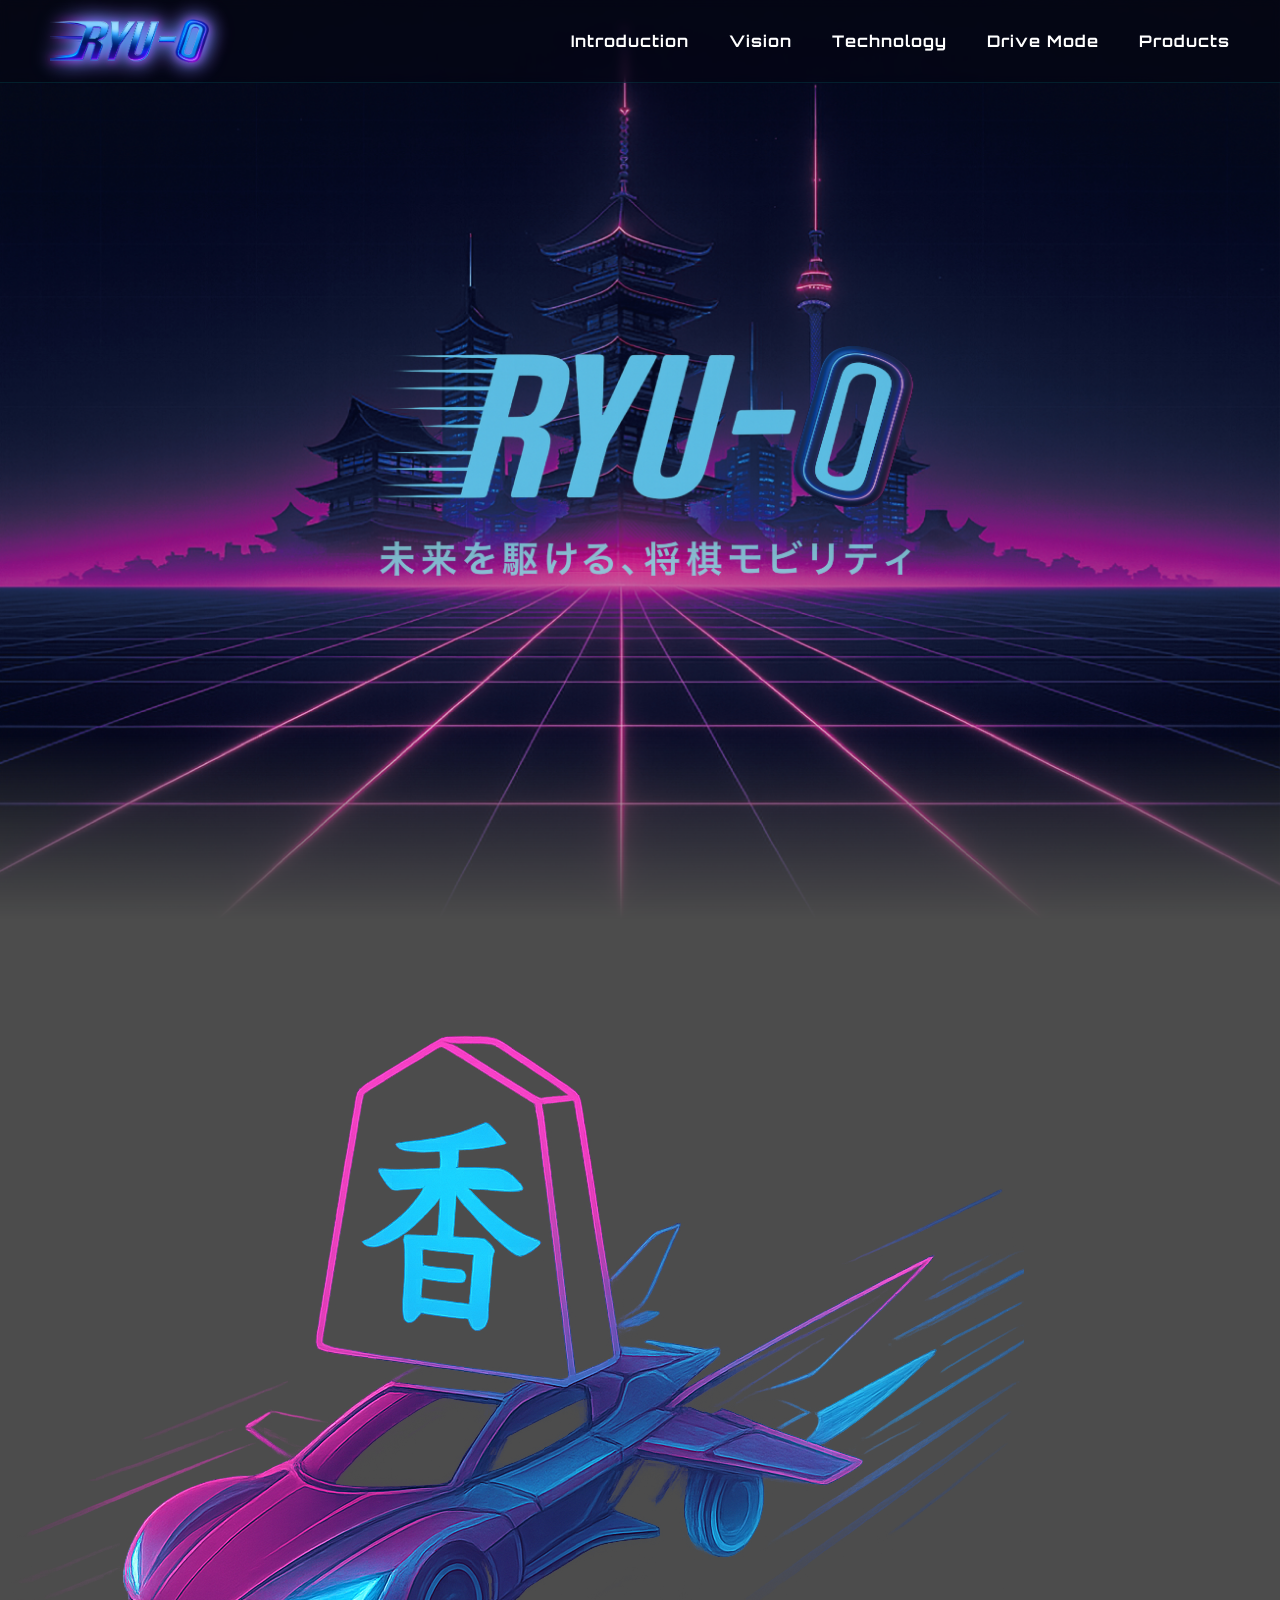
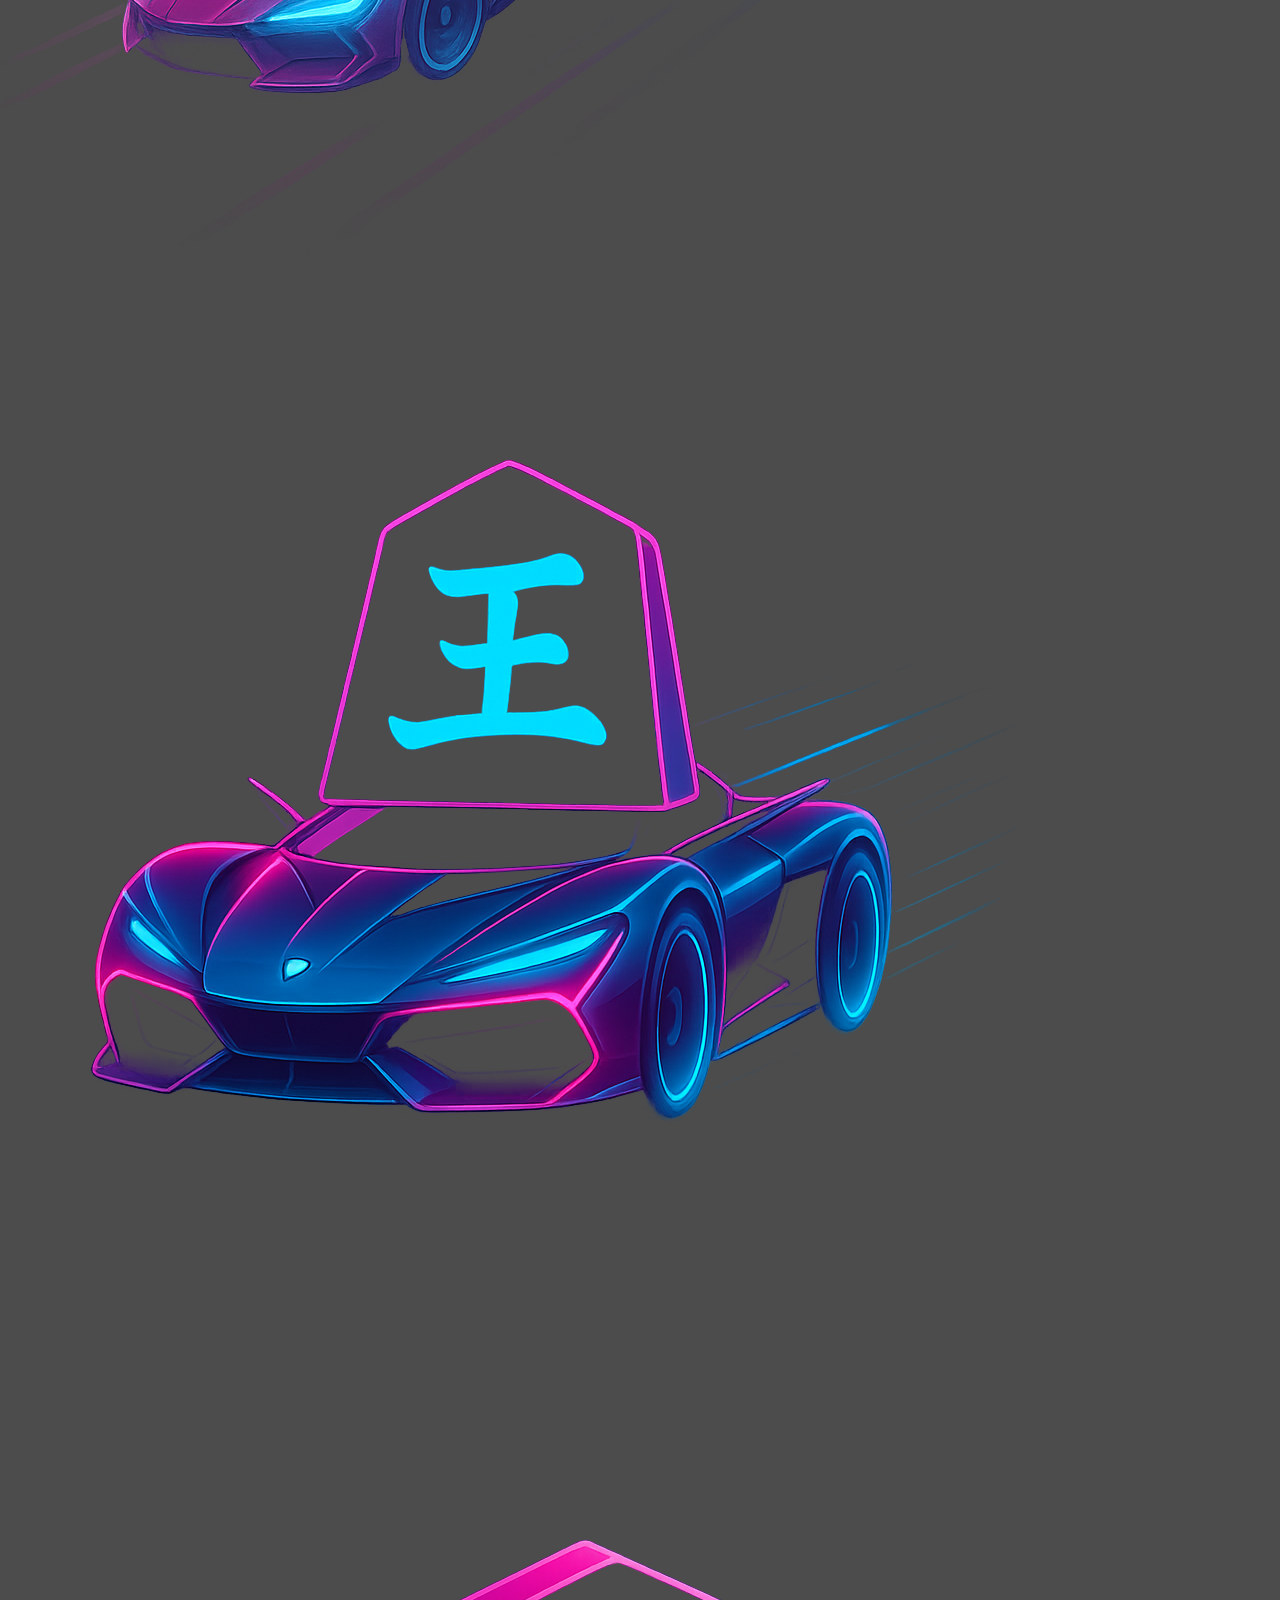
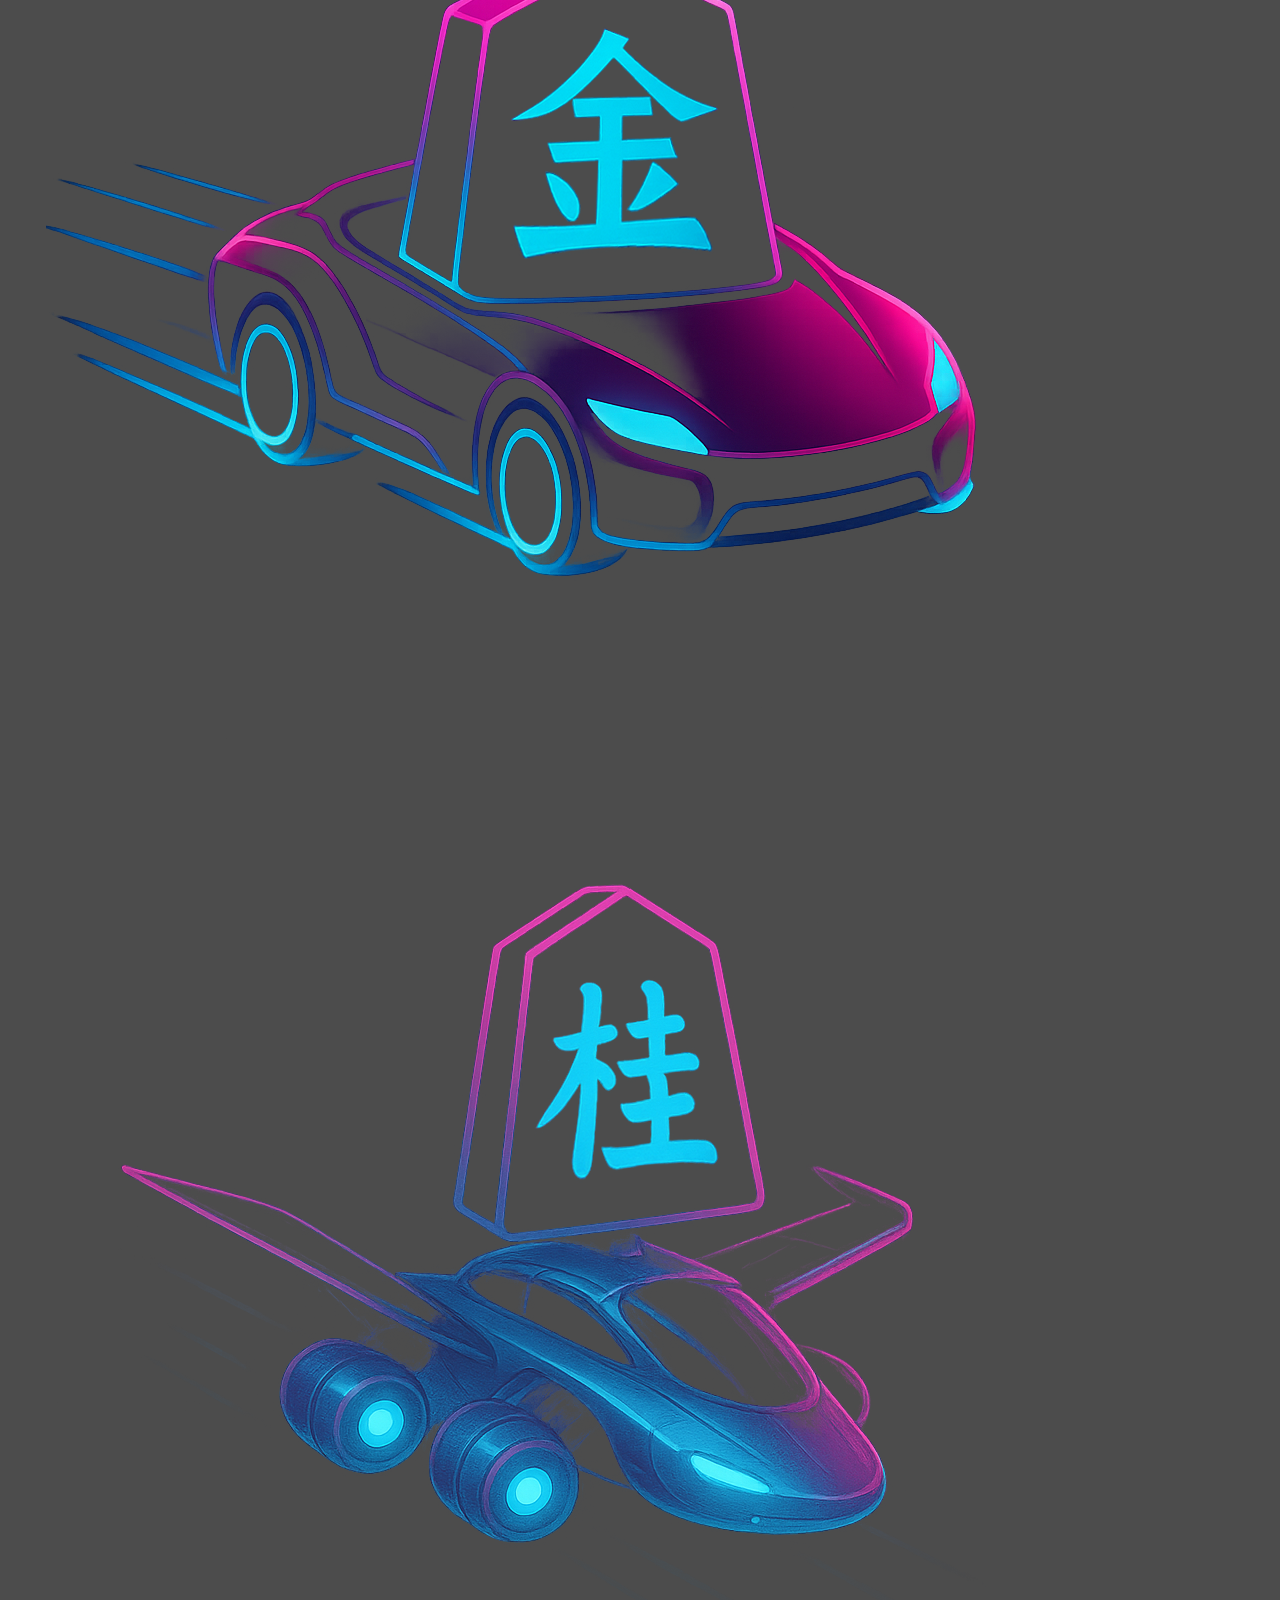
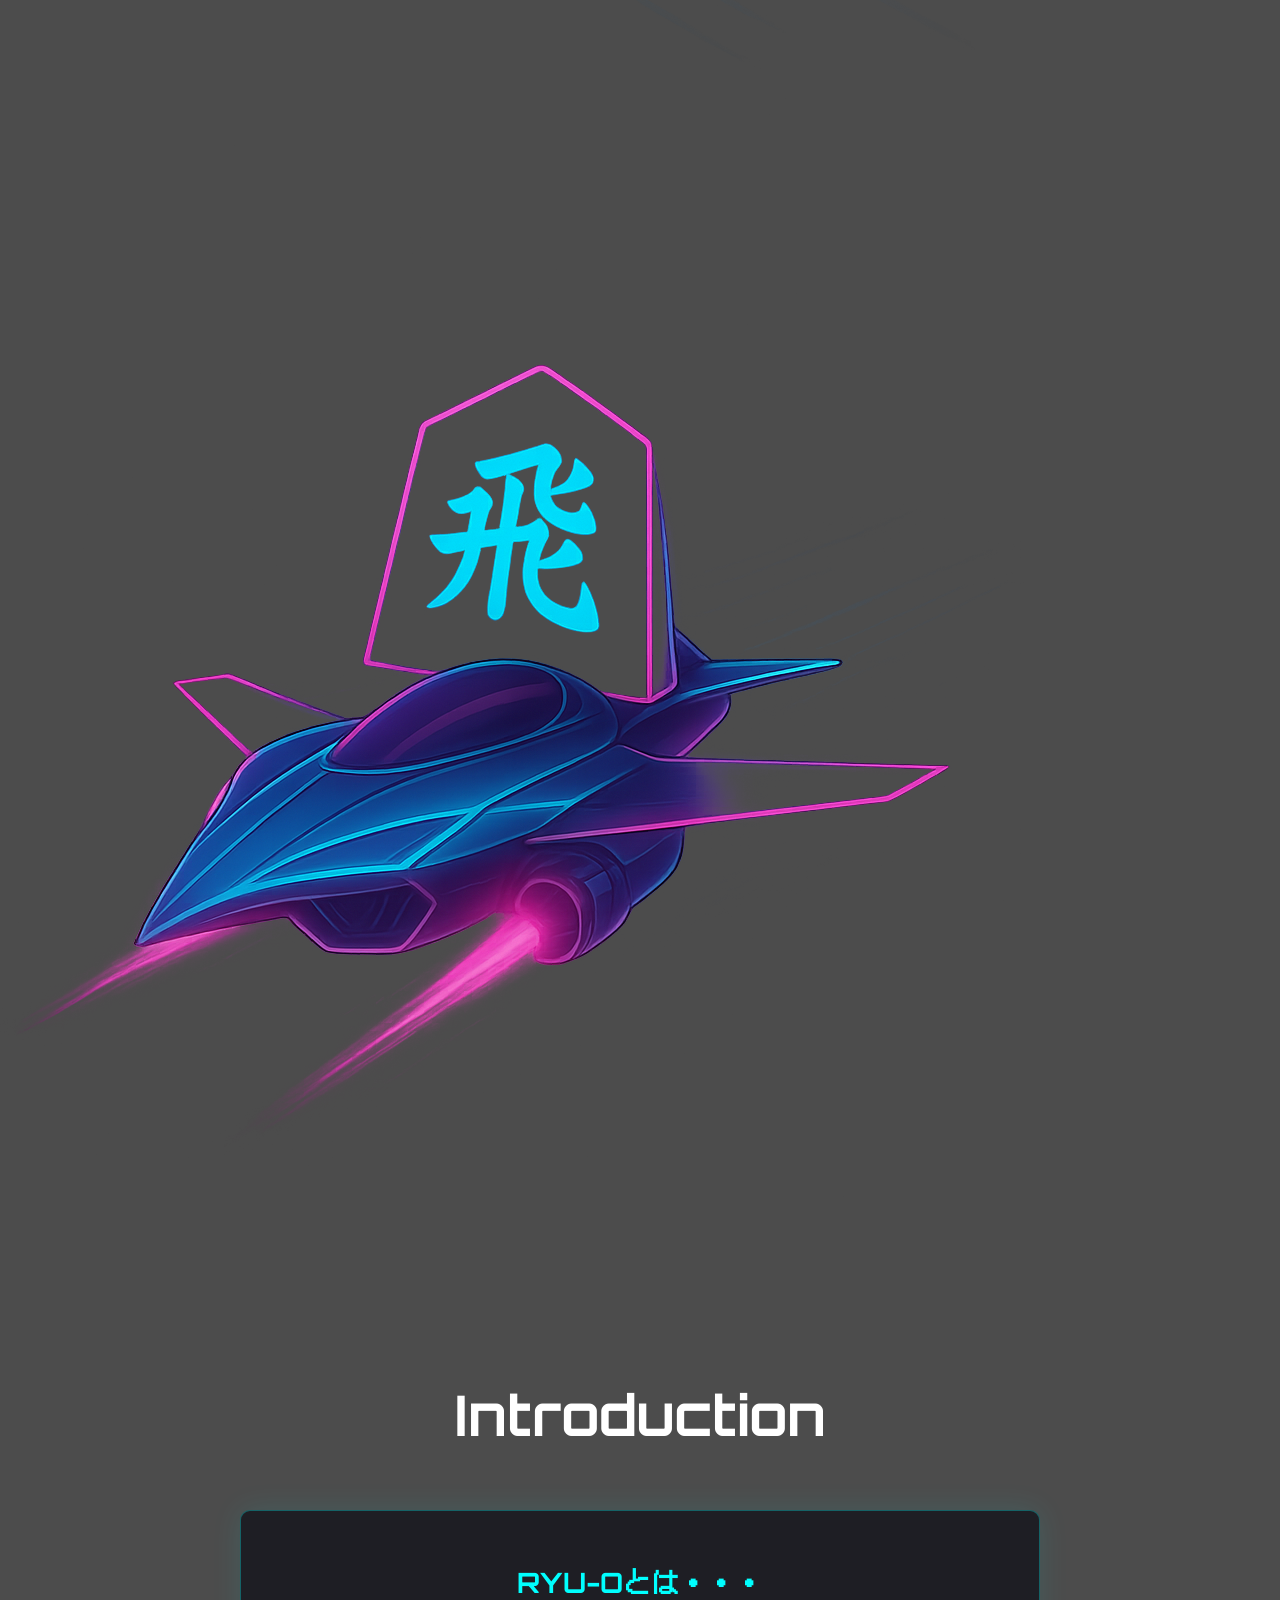
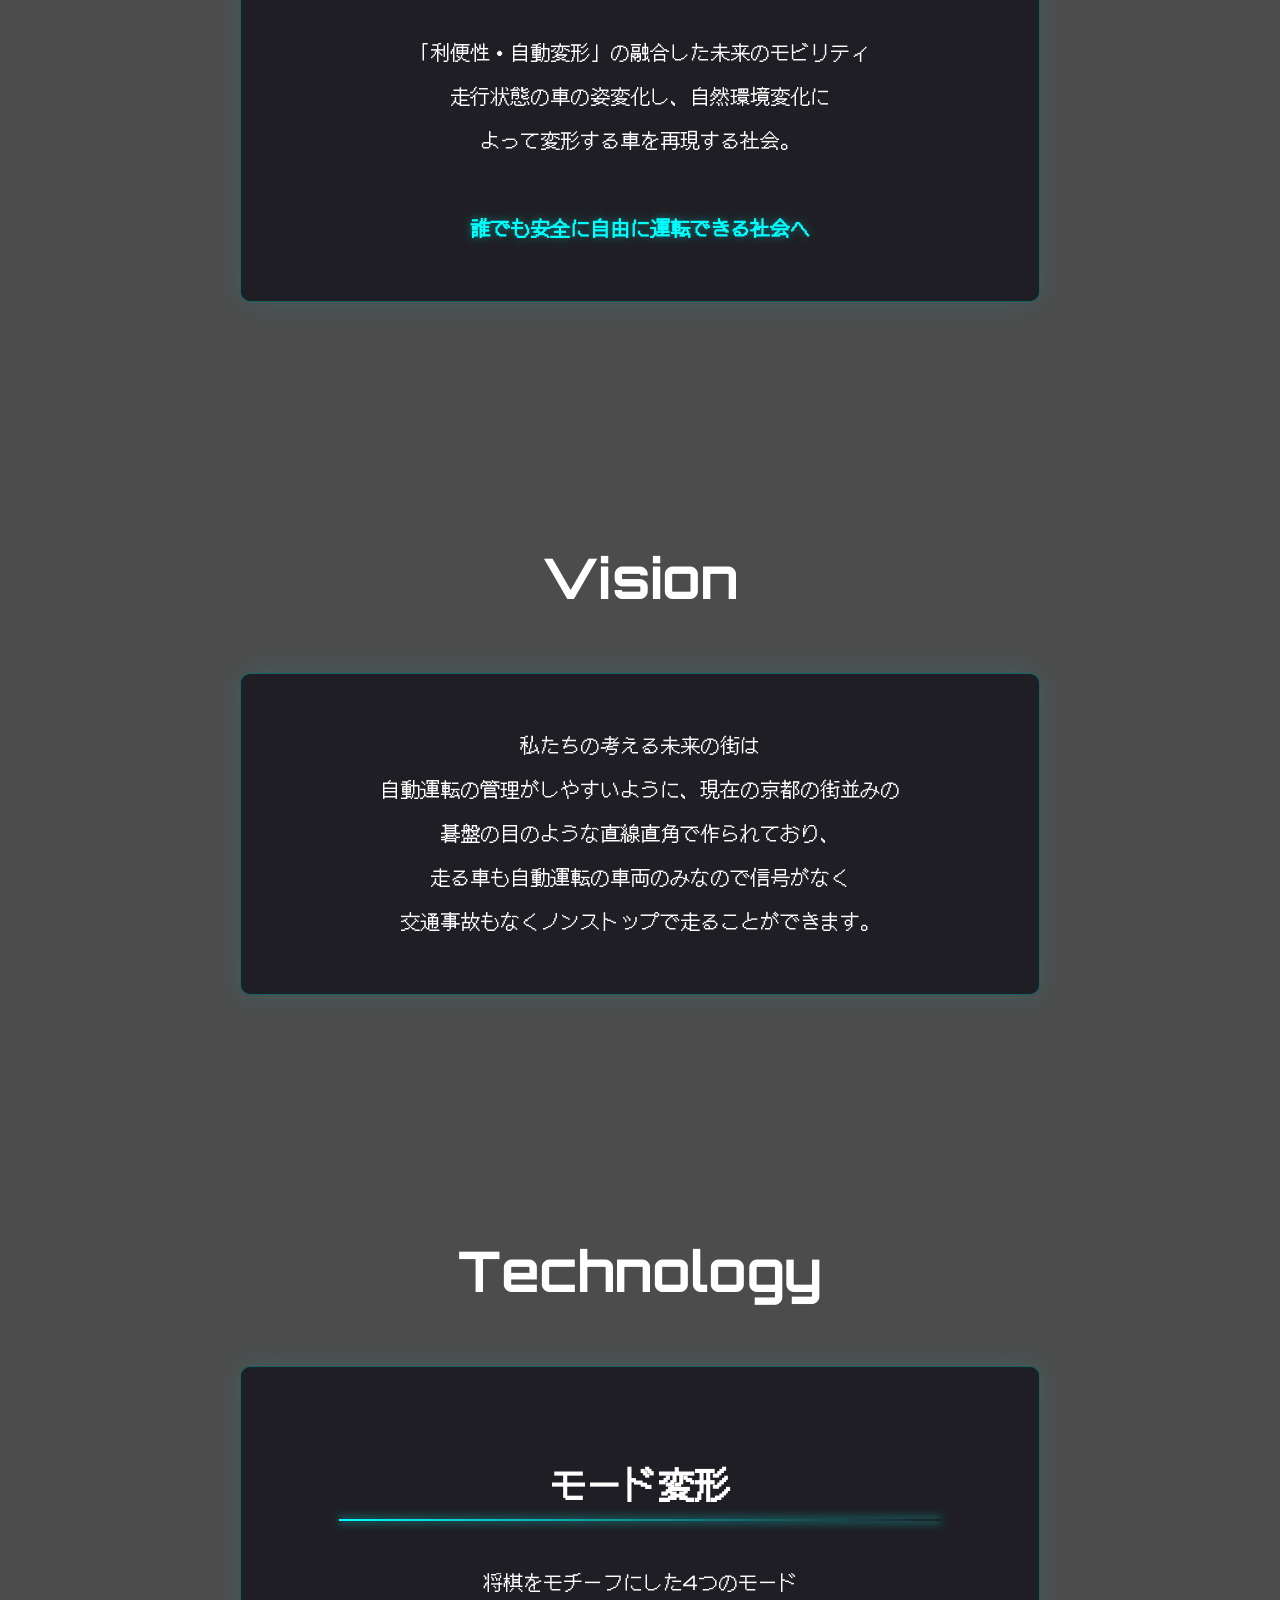
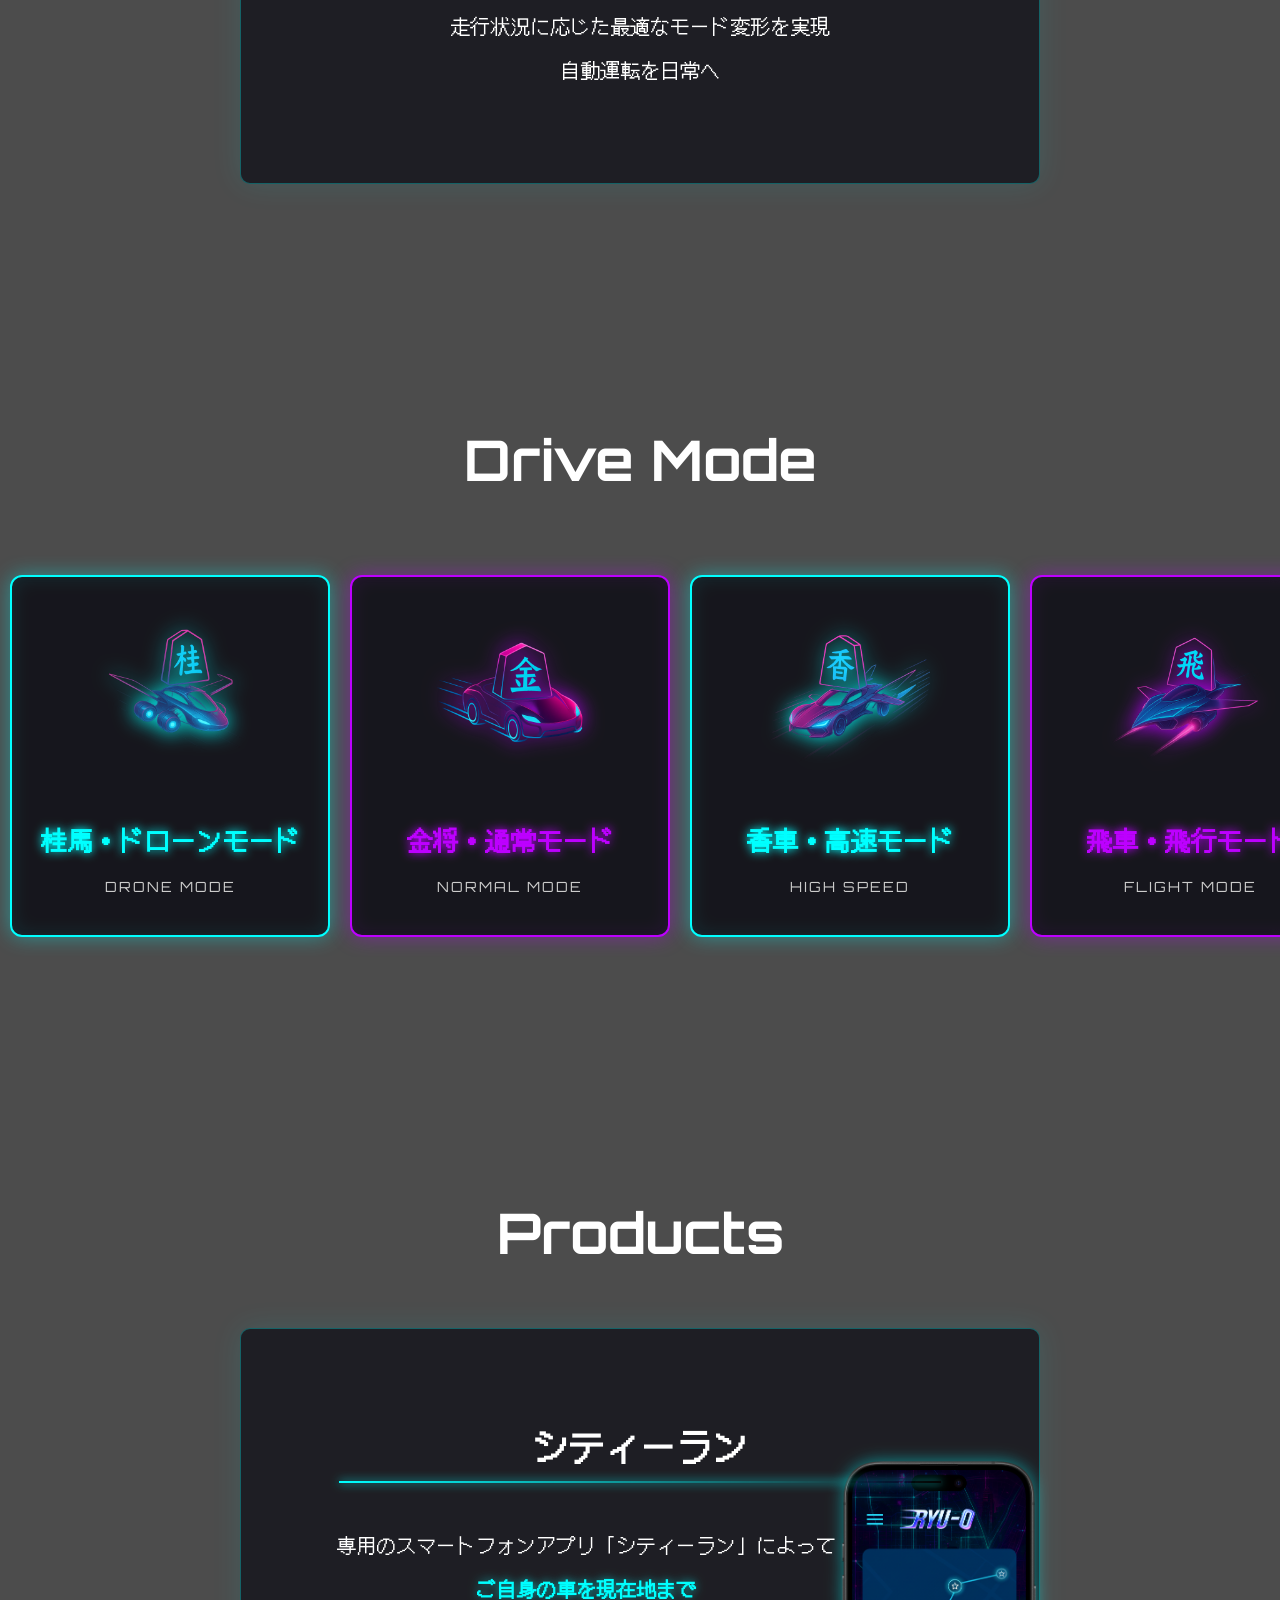
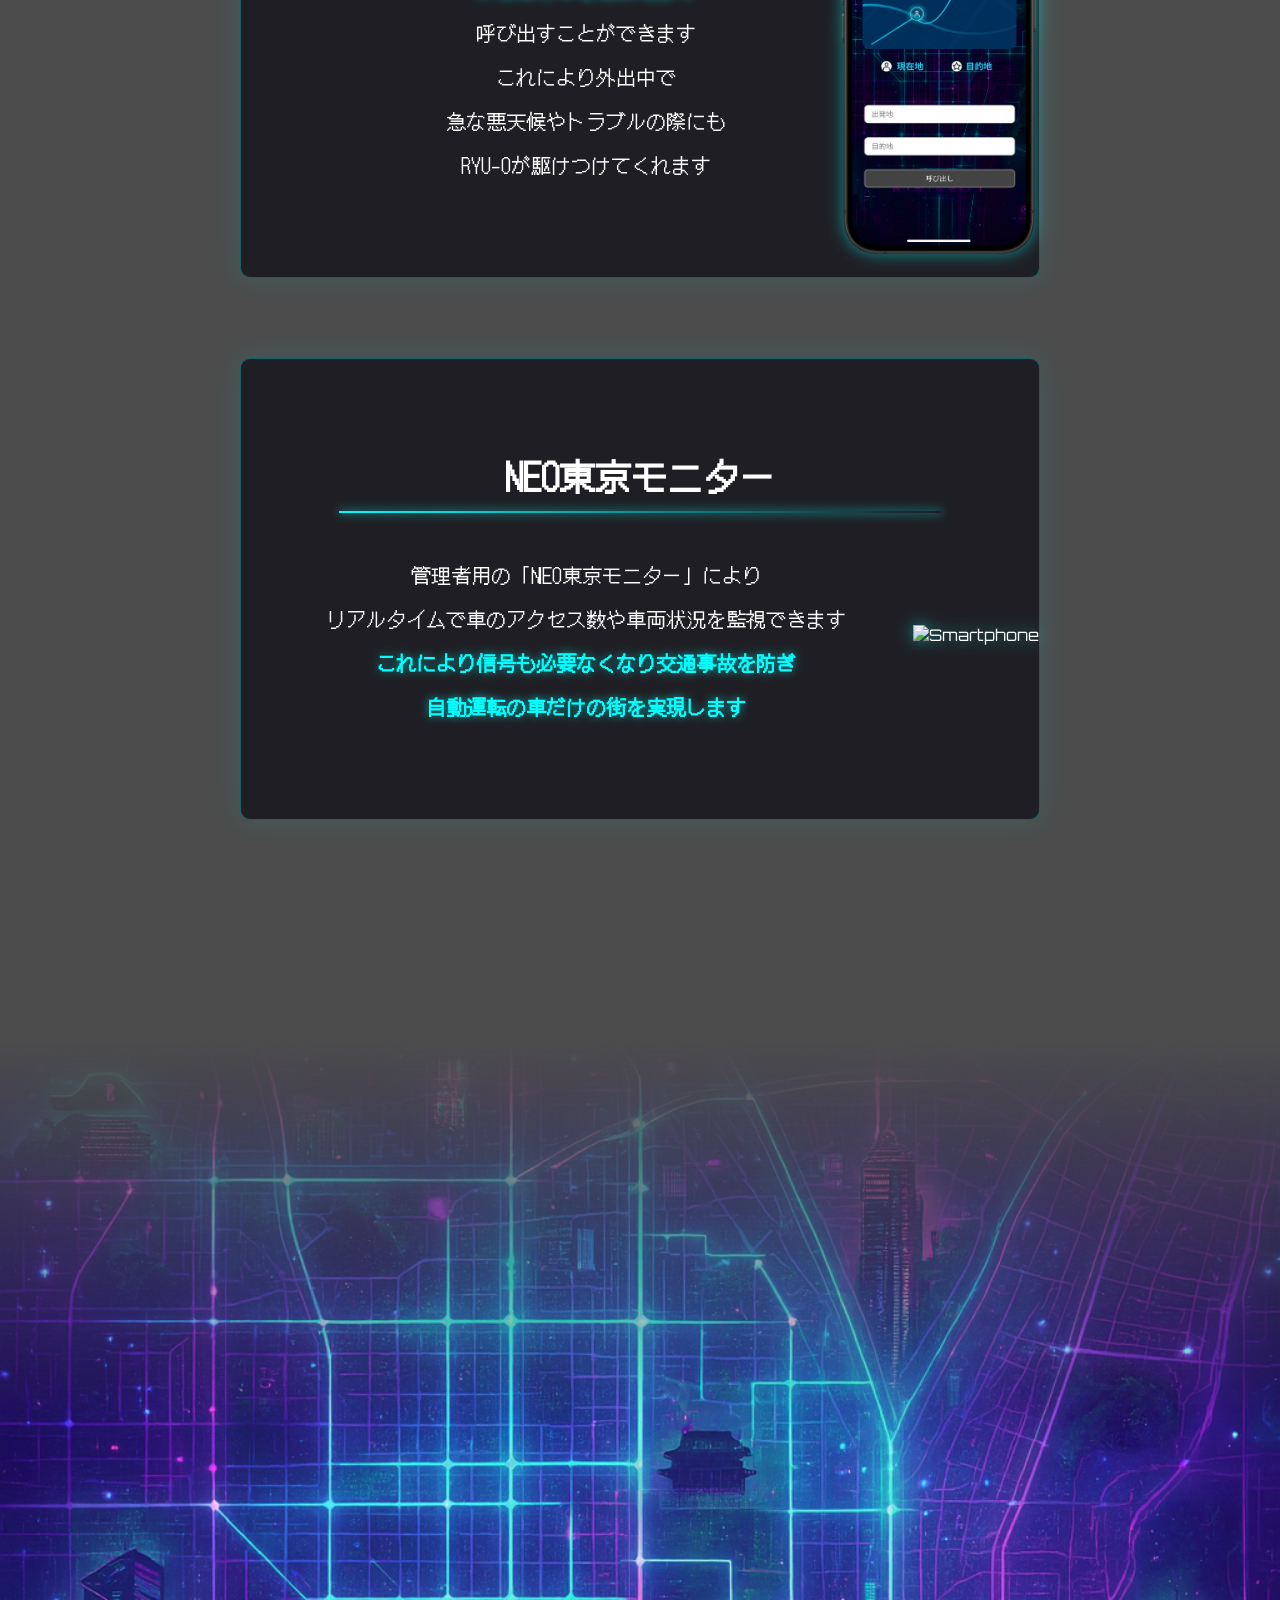
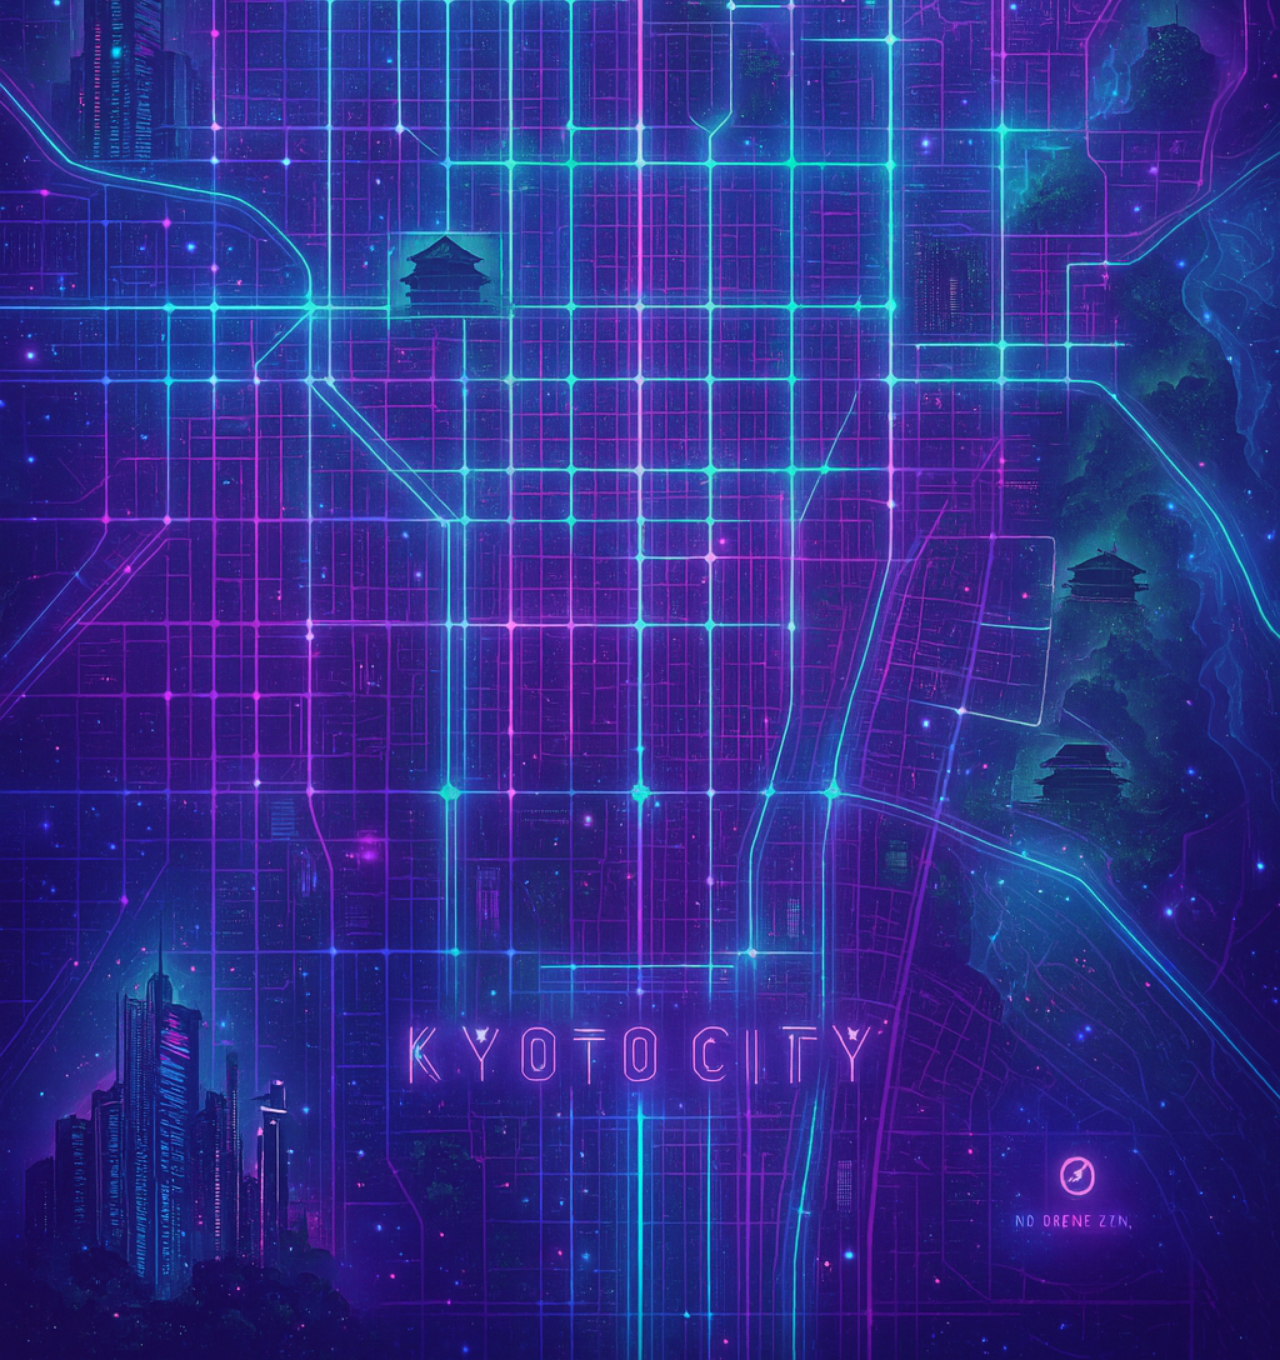
==== index.html @ 1ccc38de "remove introduction(useless)" ====
<!DOCTYPE html>
<html lang="ja">
<head>
    <meta charset="UTF-8">
    <meta name="viewport" content="width=device-width, initial-scale=1.0">
    <title>RYU-O</title>
    <link rel="stylesheet" href="styles.css">
    <script src="script.js"></script>
    <link rel="preconnect" href="https://fonts.googleapis.com">
    <link rel="preconnect" href="https://fonts.gstatic.com" crossorigin>
    <link href="https://fonts.googleapis.com/css2?family=DotGothic16&family=Orbitron:wght@400;700&display=swap" rel="stylesheet">
    <!-- GSAP for animations -->
    <script src="https://cdn.jsdelivr.net/npm/gsap@3.12.5/dist/gsap.min.js"></script>
    <script src="https://cdn.jsdelivr.net/npm/gsap@3.12.5/dist/ScrollTrigger.min.js"></script>
</head>

<body>

    <header class="nav">
    <div class="nav-logo">
        <img src="img/logo.png" alt="RYU-O Logo" class="logo-img">
    </div>
    <nav>
        <ul>
            <li><a href="#intro">Introduction</a></li>
            <li><a href="#vision">Vision</a></li>
            <li><a href="#technology">Technology</a></li>
            <li><a href="#drive-mode">Drive Mode</a></li>
            <li><a href="#products">Products</a></li>
        </ul>
    </nav>
</header>

    <section class="hero">
        <img src="img/bg-1.jpg" class="hero-img" alt="Hero Visual">
        
        <!-- Car sprites for launch animation -->
        <div class="cars" aria-hidden="true">
            <img class="car car--kyo" src="img/car-kyo.png" alt="香車 / KYOSHA" />
            <img class="car car--ou"  src="img/car-ou.png"  alt="王 / OU" />
            <img class="car car--kin" src="img/car-kin.png" alt="金 / KIN" />
            <img class="car car--kei" src="img/car-kei.png" alt="桂馬 / KEIMA" />
            <img class="car car--hi"  src="img/car-hi.png"  alt="飛 / HI" />
        </div>
    </section>

    <section class="section intro" id="intro">
        <h2 class="neon-text">Introduction</h2>
        <div class="content-box reveal">
            <h3>RYU-Oとは・・・</h3>
            <p>
                「利便性・自動変形」の融合した未来のモビリティ<br>
                走行状態の車の姿変化し、自然環境変化に<br>
                よって変形する車を再現する社会。<br><br>
                <span class="highlight">誰でも安全に自由に運転できる社会へ</span>
            </p>
        </div>
    </section>

    <section class="section vision" id="vision">
        <h2 class="neon-text">Vision</h2>
        <div class="content-box reveal">
            <p>
                私たちの考える未来の街は<br>
                自動運転の管理がしやすいように、現在の京都の街並みの<br>
                碁盤の目のような直線直角で作られており、<br>
                走る車も自動運転の車両のみなので信号がなく<br>
                交通事故もなくノンストップで走ることができます。<br>   
            </p>
        </div>
    </section>

    <section class="section technology" id="technology">
        <h2 class="neon-text">Technology</h2>

        <div class="tech-container reveal">
            <div class="tech-row">
                <!-- <div class="tech-left tech-images">
                    <img src="img/tech1.png" alt="Tech 1">
                </div> -->

                <div class="tech-text">
                    <h3 class="tech-title">モード変形</h3>
                    <div class="tech-line"></div>
                    <p>
                        将棋をモチーフにした4つのモード<br>
                        走行状況に応じた最適なモード変形を実現<br>
                        自動運転を日常へ
                    </p>
                </div>

                <!-- <div class="tech-right tech-images">
                    <img src="img/tech2.png" alt="Tech 2">
                    <img src="img/tech3.png" alt="Tech 3">
                </div> -->
            </div>
        </div>
    </section>

    <section class="section drive-mode" id="drive-mode">
        <h2 class="neon-text">Drive Mode</h2>

        <!--横に流れる-->
        <div class="view-port">
            <div class="drive-container" id="loop-container">
                <div class="drive-card mode-cyan" data-img="img/Image1.jpg">
                    <div class="card-icon"><img src="img/mode1.png" alt="Drone"></div>
                    <p>桂馬・ドローンモード</p>
                    <span class="sub-text">DRONE MODE</span>
                </div>
                <div class="drive-card mode-purple" data-img="img/Image2.jpg">
                    <div class="card-icon"><img src="img/mode2.png" alt="Normal"></div>
                    <p>金将・通常モード</p>
                    <span class="sub-text">NORMAL MODE</span>
                </div>
                <div class="drive-card mode-cyan" data-img="img/Image3.jpg">
                    <div class="card-icon"><img src="img/mode3.png" alt="High Speed"></div>
                    <p>香車・高速モード</p>
                    <span class="sub-text">HIGH SPEED</span>
                </div>
                <div class="drive-card mode-purple" data-img="img/Image4.jpg">
                    <div class="card-icon"><img src="img/mode4.png" alt="Flight"></div>
                    <p>飛車・飛行モード</p>
                    <span class="sub-text">FLIGHT MODE</span>
                </div>
            </div>
        </div>

        <div id="modal-overlay" class="modal-overlay">
            <div class="modal-content">
                <span class="close-btn">&times;</span>
                <img id="modal-target-image" src="" alt="拡大画像">
            </div>
        </div>
    </section>

    <section class="section products" id="products">
        <h2 class="neon-text">Products</h2>

        <div class="tech-container city-run reveal">
            <div class="tech-row">
                
                <div class="tech-text">
                    <h3 class="tech-title">シティーラン</h3>
                    <div class="tech-line"></div>
                    <div class="phone-text">
                        <p>
                        専用のスマートフォンアプリ「シティーラン」によって<br>
                        <span class="highlight-cyan">ご自身の車を現在地まで</span><br>
                        呼び出すことができます<br>
                        これにより外出中で<br>
                        急な悪天候やトラブルの際にも<br>
                        RYU-Oが駆けつけてくれます
                        </p>
                    </div>
                </div>
            </div>
            <div class="tech-images">
                <img src="img/phone.png" alt="Smartphone">
            </div>
        </div>

        <div class="tech-container reveal">
            <div class="tech-row">
                
                <div class="tech-text">
                    <h3 class="tech-title">NEO東京モニター</h3>
                    <div class="tech-line"></div>
                    <div class="phone-text">
                        <p>
                        管理者用の「NEO東京モニター」により<br>
                        リアルタイムで車のアクセス数や車両状況を監視できます<br>
                        <span class="highlight-cyan">これにより信号も必要なくなり交通事故を防ぎ<br>
                        自動運転の車だけの街を実現します</span><br>
                        </p>
                    </div>
                </div>
            </div>
            <div class="tech-images">
                <img src="" alt="Smartphone">
            </div>
        </div>
    </section>

    <section class="footer-visual">
        <img src="img/footer.png" alt="Footer">
    </section>

    <!-- =============== GSAP ANIMATIONS =============== -->
    <script>
        window.addEventListener('DOMContentLoaded', () => {
            // Check if GSAP is loaded
            if (typeof gsap === 'undefined' || typeof ScrollTrigger === 'undefined') {
                console.error('GSAP or ScrollTrigger not loaded!');
                return;
            }
            
            console.log('✅ GSAP loaded successfully');
            gsap.registerPlugin(ScrollTrigger);
            
            // Debug: Check if drive cards exist
            const driveCards = document.querySelectorAll('.drive-card');
            console.log('🎴 Found drive cards:', driveCards.length);
            driveCards.forEach((card, i) => {
                console.log(`Card ${i}:`, {
                    display: window.getComputedStyle(card).display,
                    opacity: window.getComputedStyle(card).opacity,
                    visibility: window.getComputedStyle(card).visibility
                });
            });
            
            // Set initial state for cars
            gsap.set('.car', { 
                opacity: 1,
                visibility: 'visible'
            });
            
            // Set initial state for drive cards to ensure they're visible
            gsap.set('.drive-card', { 
                opacity: 1,
                visibility: 'visible',
                x: 0
            });

            // ===== CAR LAUNCH ANIMATION =====
            const carTimeline = gsap.timeline({
                scrollTrigger: {
                    trigger: '.hero',
                    start: 'top top',
                    end: '+=2000',
                    scrub: 0.5,
                    pin: true,
                    anticipatePin: 1,
                    markers: false
                }
            });

            // Define car launch animations
            const cars = [
                { sel: '.car--ou',  x: 0,    y: -900, s: 1.9, r: 2 },
                { sel: '.car--kin', x: 220,  y: -820, s: 1.8, r: -3 },
                { sel: '.car--kyo', x: -260, y: -760, s: 1.7, r: 3 },
                { sel: '.car--kei', x: -120, y: -700, s: 1.6, r: -6 },
                { sel: '.car--hi',  x: 180,  y: -680, s: 1.5, r: 5 },
            ];

            cars.forEach((c, i) => {
                carTimeline.to(c.sel, {
                    x: c.x,
                    y: c.y,
                    scale: c.s,
                    rotate: c.r,
                    filter: 'drop-shadow(0 30px 60px rgba(0,0,0,.9))',
                    ease: 'power2.out',
                    force3D: true
                }, i * 0.12);
            });

            // Hero title fade out during launch
            carTimeline.to('.nav', {
                opacity: 0.3,
                ease: 'power1.out'
            }, 0.1);

            // ===== REVEAL ANIMATIONS on scroll =====
            gsap.utils.toArray('.reveal').forEach((el) => {
                gsap.from(el, {
                    scrollTrigger: {
                        trigger: el,
                        start: 'top 85%',
                        end: 'top 50%',
                        toggleActions: 'play none none reverse'
                    },
                    y: 40,
                    opacity: 0,
                    duration: 1,
                    ease: 'power3.out',
                    force3D: true
                });
            });

            // ===== HERO IMAGE PARALLAX =====
            gsap.to('.hero-img', {
                scrollTrigger: {
                    trigger: '.hero',
                    start: 'top top',
                    end: 'bottom top',
                    scrub: 0.5
                },
                y: 150,
                ease: 'none',
                force3D: true
            });

            // ===== SECTION TITLES ANIMATION =====
            gsap.utils.toArray('.neon-text').forEach((title) => {
                gsap.from(title, {
                    scrollTrigger: {
                        trigger: title,
                        start: 'top 85%',
                        toggleActions: 'play none none none'
                    },
                    scale: 0.95,
                    opacity: 0,
                    duration: 0.9,
                    ease: 'power3.out',
                    force3D: true
                });
            });

            // Drive cards are now always visible - no animation needed
            console.log('✅ Drive cards are set to be always visible');

            // ===== SMOOTH SCROLL FOR NAVIGATION =====
            document.querySelectorAll('nav a[href^="#"]').forEach(anchor => {
                anchor.addEventListener('click', function (e) {
                    e.preventDefault();
                    const targetId = this.getAttribute('href');
                    const targetSection = document.querySelector(targetId);
                    
                    if (targetSection) {
                        const navHeight = document.querySelector('.nav').offsetHeight;
                        // Add extra offset to center the content better (accounting for section padding)
                        const extraOffset = 80; // Adjust this value to fine-tune positioning
                        const targetPosition = targetSection.offsetTop - navHeight - extraOffset;
                        
                        window.scrollTo({
                            top: targetPosition,
                            behavior: 'smooth'
                        });
                    }
                });
            });

            // ===== FOOTER VISUAL FADE IN =====
            gsap.from('.footer-visual img', {
                scrollTrigger: {
                    trigger: '.footer-visual',
                    start: 'top 80%',
                    toggleActions: 'play none none none'
                },
                opacity: 0,
                scale: 0.98,
                duration: 1.2,
                ease: 'power3.out',
                force3D: true
            });
        });
    </script>

</body>
</html>
---- styles.css ----
@charset "UTF-8";

/* Reset */
* {
    margin: 0;
    padding: 0;
    box-sizing: border-box;
}

body {
    /*background-color: #050510;  画像読み込み前のデフォルト色（非常に暗い紺色） */
    
    /* ▼▼▼ 背景画像を適用（背景ファイル名を確認してください） ▼▼▼ */
    background-image: url('img/backimage.png');
    background-color: rgba(0, 0, 0, 0.5); /* 黒の半透明 */
    background-repeat: repeat-y; /* 縦方向に繰り返す */
    background-position: center top; /* 中央上部を基準 */
    background-size: 100% auto; /* 幅をコンテナに合わせて拡大縮小 */
    /* ▲▲▲▲▲▲▲▲▲▲▲▲▲▲▲▲▲▲▲▲▲▲▲▲▲▲ */

    color: #fff;
    /* 英文はOrbitron、日本語はDotGothic16を優先適用 */
    font-family: 'Orbitron', 'DotGothic16', sans-serif;
    overflow-x: hidden;
    width: 100%;
    max-width: 1440px; /* 最大幅を指定してレイアウトを崩さない */
    margin: 0 auto;
    position: relative;
}
body::before {
  content: "";
  position: absolute;
  top: 0;
  left: 0;
  width: 100%;
  height: 100%;
  background-color: rgba(0, 0, 0, 0.4); /* 黒の半透明 */
}
/* tech-row: テキストと画像を1:1で横並びにするラッパー */

.tech-row {
    display: flex;
    width: 100%;
    gap: 40px;
    align-items: center;
}
.tech-text {
    flex: 1;
}
.tech-images {
    flex: 1;
    display: flex;
    justify-content: center;
    align-items: center;
    flex-direction: column;
}


/* Common Utilities */
.common-utility {
    width: 100%;
    max-width: 480px; /* 必要に応じて画像の最大幅を調整 */
    font-family: 'Orbitron', sans-serif;
    text-transform: uppercase;
    text-shadow:
        0 0 5px rgba(255, 255, 255, 0.8),
        0 0 10px rgba(0, 255, 255, 0.5),
        0 0 20px rgba(0, 255, 255, 0.3);
    letter-spacing: 2px;
}


/* Side-by-side helper: 文字の隣に画像を配置する汎用クラス */
.side-by-side {
    display: flex;
    align-items: center;
    gap: 24px;
}
.side-by-side .side-text {
    flex: 1 1 auto;
}
.side-by-side .side-image {
    flex: 0 0 320px; /* 画像の基本幅 */
}
.side-by-side .side-image img {
    width: 100%;
    height: auto;
    display: block;
}

/* Navigation */
.nav {
    width: 100%;
    max-width: 1440px; /* コンテナ幅に合わせて中央揃え */
    padding: 25px 50px;
    position: fixed;
    top: 0;
    z-index: 100;
    display: flex;
    justify-content: space-between;
    align-items: center;
    background: rgba(5, 5, 16, 0.5); /* 背景が見えるように半透明に調整 */
    backdrop-filter: blur(5px);
    border-bottom: 1px solid rgba(0, 255, 255, 0.1);
}

/* ロゴ画像コンテナ */
.nav-logo {
    display: flex;
    align-items: center;
    height: 32px;
}

/* ロゴ画像スタイル */
.logo-img {
    height: 140%;
    width: auto;
    /* ロゴ画像にネオン効果を追加 */
    filter: drop-shadow(0 0 10px #00ffff) drop-shadow(0 0 5px #ff00ff);
}

.nav ul {
    list-style: none;
    display: flex;
    gap: 40px;
}

.nav ul li a {
    color: #fff;
    text-decoration: none;
    font-size: 16px;
    font-weight: 700;
    letter-spacing: 1px;
    transition: 0.3s;
}

.nav ul li a:hover {
    color: #00ffff;
    text-shadow: 0 0 8px #00ffff;
}

/* Hero Section */
.hero {
    width: 100%;
    margin-top: 0; /* ページトップに配置 */
    position: relative;
    top: 0;
    /* 必要に応じてナビゲーションの高さ分だけ余白を追加してください（例: padding-top: 80px;） */
}

.hero-img {
    width: 100%;
    display: block;
    /* ヘッダー画像が背景と自然に混ざるように下部グラデーションマスク処理 */
    mask-image: linear-gradient(to bottom, black 80%, transparent 100%);
    -webkit-mask-image: linear-gradient(to bottom, black 80%, transparent 100%);
}

/* Section Common Style */
.section {
    width: 100%;
    padding: 120px 0;
    text-align: center;
    position: relative;
    /* ▼▼▼ 背景の途切れ防止：body背景を使用するため、個別セクション背景は削除 ▼▼▼ */
    background: none !important;
}

.section h2 {
    font-size: 56px;
    font-weight: 700;
    margin-bottom: 60px;
    color: #fff;
}


/* 横に流れるコンテンツ*/
.view-port {
    overflow: hidden;
    width: 100%;
    padding: 20px 0;
    margin-right: 20px;
}

.drive-container {
    display: flex;
    width: max-content;
}

.drive-container:hover {
    animation-play-state: paused; /* マウスが乗ったら停止 */
    cursor: pointer;             /* 指マークにするとクリックできることが伝わりやすい */
}

/* アニメーション自体の設定 */
.is-animation {
    animation: loop-scroll 20s linear infinite;
}

@keyframes loop-scroll {
    from { transform: translateX(0); }
    to { transform: translateX(-50%); } /* JSで2倍に増やすので-50%で完結 */
}

.drive-card {
    flex-shrink: 0;
    width: 200px;
    margin: 0 10px;
    /* ここにカードのデザイン（背景色や枠線など）を追加 */
}

/* ポップアップ外枠（背景：画面全体を覆う） */
.modal-overlay {
    display: none; /* 初期状態は非表示 */
    position: fixed;
    top: 0;
    left: 0;
    width: 100%;
    height: 100%;
    background: rgba(0, 0, 0, 0.85); /* 少し暗めの背景 */
    z-index: 9999; /* 一番手前に表示 */
    
    /* 真ん中に配置するための設定 */
    justify-content: center;
    align-items: center;
}

/* ポップアップの中身（ここを80%にする） */
.modal-content {
    position: relative;
    width: 80%;  /* 画面横幅の80% */
    height: 80%; /* 画面高さの80% */
    padding: 20px;
    border-radius: 15px;
    box-shadow: 0 0 20px rgba(0,0,0,0.5);
    
    /* 中の画像を中央に寄せる */
    display: flex;
    flex-direction: column;
    justify-content: center;
    align-items: center;
}

/* ポップアップ内の画像 */
.modal-content img {
    max-width: 100%;  /* 枠からはみ出さない */
    max-height: 100%; /* 枠からはみ出さない */
    object-fit: contain; /* 縦横比を維持して枠内に収める */
    border-radius: 8px;
}

/* 閉じるボタンの位置調整 */
.close-btn {
    position: absolute;
    top: 10px;
    right: 20px;
    font-size: 40px;
    color: #fff;
    cursor: pointer;
    line-height: 1;
}

/* 可読性のためのコンテンツボックススタイル */
.content-box {
    max-width: 800px;
    margin: 0 auto;
    background: rgba(0, 0, 10, 0.6);
    padding: 50px;
    border: 1px solid rgba(0, 255, 255, 0.3);
    box-shadow: 0 0 30px rgba(0, 255, 255, 0.1);
    backdrop-filter: blur(3px);
    border-radius: 10px;
}

.section p {
    font-size: 20px;
    line-height: 2.2;
    font-weight: 400;
}

/* INTRO */
.intro h3 {
    font-size: 28px;
    margin-bottom: 30px;
    color: #00ffff;
}

.highlight {
    color: #00ffff;
    font-weight: bold;
    text-shadow: 0 0 10px rgba(0,255,255,0.4);
}

/* Technology */
.tech-container {
    display: flex;
    flex-wrap: wrap; /* 小さい画面で折り返す */
    justify-content: center;
    align-items: flex-start;
    background: rgba(0, 0, 10, 0.6);
    padding: 50px;
    border: 1px solid rgba(0, 255, 255, 0.3);
    box-shadow: 0 0 30px rgba(0, 255, 255, 0.1);
    backdrop-filter: blur(3px);
    border-radius: 10px;
    gap: 0px;
    max-width: 800px; /* 広めにして中央のテキストを広げられるように */
    margin: 0 auto;
    text-align: left;
}

.city-run {
    margin-bottom: 80px;
}

/* レスポンシブ: 狭い画面では横並びを縦並びに切替 */
@media (max-width: 900px) {
    .side-by-side,
    .tech-container {
        flex-direction: column;
        gap: 20px;
        align-items: center;
        text-align: center;
    }
    .side-by-side .side-image {
        flex: none;
        width: 80%;
    }
    .tech-images img {
        width: 100%;
    }
    .tech-row {
        flex-direction: column;
        gap: 20px;
        align-items: center;
    }
    .tech-left,
    .tech-right {
        flex: none;
        width: 80%;
    }
    .tech-left img,
    .tech-right img {
        width: 100%;
        transform: none; /* モバイルでは重なり解除 */
        position: static;
    }
    .tech-text {
        max-width: 100%;
        padding: 24px;
        background: rgba(0,0,0,0.6);
    }
}
.tech-row {
    display: flex;
    align-items: center;
    justify-content: center;
    gap: 40px;
    width: 100%;
    position: relative; /* 重なりの基準 */
}

.tech-left,
.tech-right {
    flex: 0 0 320px;
    display: flex;
    flex-direction: column;
    gap: 20px;
    overflow: visible; /* 画像を外にはみ出させる */
}

.tech-left img,
.tech-right img {
    width: 140%; /* 大きめにして中央へはみ出させる */
    height: auto;
    object-fit: contain;
    filter: drop-shadow(0 0 12px rgba(0,255,255,0.45));
    position: relative;
    z-index: 1; /* テキストより下に配置 */
    transition: transform 0.35s, filter 0.35s;
}
.tech-left img { transform: translateX(22px); }
.tech-right img { transform: translateX(-22px); }

.tech-text {
    flex: 1 1 560px; /* 中央を広く取る */
    max-width: 720px;
    padding: 40px 48px;
    text-align: center;
    position: relative;
    z-index: 2; /* 画像より前面に表示 */
}

.phone-text {
    flex: 1 1 560px; /* 中央を広く取る */
    max-width: 720px;
    padding: 0px 48px 0px 0px;
    text-align: center;
    position: relative;
    z-index: 2; /* 画像より前面に表示 */
    margin-left: -60px; /* 左側に移動 */
}

.tech-title {
    font-size: 36px;
    margin-bottom: 10px;
    font-family: 'DotGothic16', sans-serif;
}

.tech-line {
    width: 100%;
    height: 2px;
    background: linear-gradient(90deg, #00ffff, transparent);
    margin-bottom: 40px;
    box-shadow: 0 0 10px #00ffff;
}

.tech-images {
    flex: 1;
    position: absolute;
    right: 0; /* 右側に配置 */
    top: 60%; /* 垂直中央 */
    transform: translateY(-50%); /* 上下中央に調整 */
    flex-direction: column;
    gap: 30px;
    /* position: relative; */
}

.tech-images img {
    width: 100%;         /* 親要素の幅いっぱいに広げる */
    max-width: 200px;    /* ただし、400px以上には巨大化させない */
    height: auto;        /* 高さは自動で比率を維持 */
    display: block;      /* 画像の下の微妙な隙間を消す */
    margin: 30px auto;
    filter: drop-shadow(0 0 8px rgba(0,255,255,0.5));
}

.view-port {
    width: 100%;
    padding: 20px 0;
    margin-top: 50px;
}

.drive-card {
    width: 320px;
    background: rgba(0, 0, 10, 0.7);
    padding: 40px 20px;
    border-radius: 12px;
    border: 2px solid #fff;
    transition: all 0.3s ease;
    backdrop-filter: blur(5px);
    text-align: center;
}

.drive-card:hover {
    transform: translateY(-15px);
}

.card-icon img {
    width: 100%;
    height: 160px;
    object-fit: contain;
    margin-bottom: 30px;
    filter: drop-shadow(0 0 10px currentColor);
}

.drive-card p {
    font-size: 26px;
    font-weight: 700;
    margin-bottom: 10px;
    font-family: 'DotGothic16', sans-serif;
}

.sub-text {
    font-size: 14px;
    color: #ccc;
    letter-spacing: 2px;
    font-family: 'Orbitron', sans-serif;
    display: block;
}

/* Mode Colors (Neon Effects) */
.mode-cyan {
    border-color: #00ffff;
    box-shadow: 0 0 20px rgba(0, 255, 255, 0.4), inset 0 0 20px rgba(0, 255, 255, 0.1);
}
.mode-cyan .card-icon { color: #00ffff; }
.mode-cyan p { color: #00ffff; text-shadow: 0 0 10px #00ffff; }

.mode-magenta {
    border-color: #ff00ff;
    box-shadow: 0 0 20px rgba(255, 0, 255, 0.4), inset 0 0 20px rgba(255, 0, 255, 0.1);
}
.mode-magenta .card-icon { color: #ff00ff; }
.mode-magenta p { color: #ff00ff; text-shadow: 0 0 10px #ff00ff; }

.mode-purple {
    border-color: #bd00ff;
    box-shadow: 0 0 20px rgba(189, 0, 255, 0.4), inset 0 0 20px rgba(189, 0, 255, 0.1);
}
.mode-purple .card-icon { color: #bd00ff; }
.mode-purple p { color: #bd00ff; text-shadow: 0 0 10px #bd00ff; }


/* Smartphone Section */
.tech-line-center {
    width: 200px;
    height: 3px;
    background: #fff;
    margin: 0 auto 60px auto;
    box-shadow: 0 0 15px #fff, 0 0 5px #00ffff;
}

.phone-wrapper {
    display: flex;
    justify-content: center;
    align-items: center;
    gap: 100px;
}

.phone-text {
    text-align: center;
    font-family: 'DotGothic16', sans-serif;
}

.highlight-cyan {
    color: #00ffff;
    font-weight: bold;
    text-shadow: 0 0 10px rgba(0,255,255,0.6);
}

.phone-img {
    width: 320px;
    filter: drop-shadow(0 0 30px rgba(0, 150, 255, 0.6));
    /* transform: rotate(-5deg); */
}

/* Footer Visual */
.footer-visual {
    margin-top: 100px;
}
.footer-visual img {
    width: 100%;
    display: block;
    /* 下部画像が背景と自然に混ざるようにマスク処理 */
    mask-image: linear-gradient(to top, black 80%, transparent 100%);
    -webkit-mask-image: linear-gradient(to top, black 80%, transparent 100%);
}
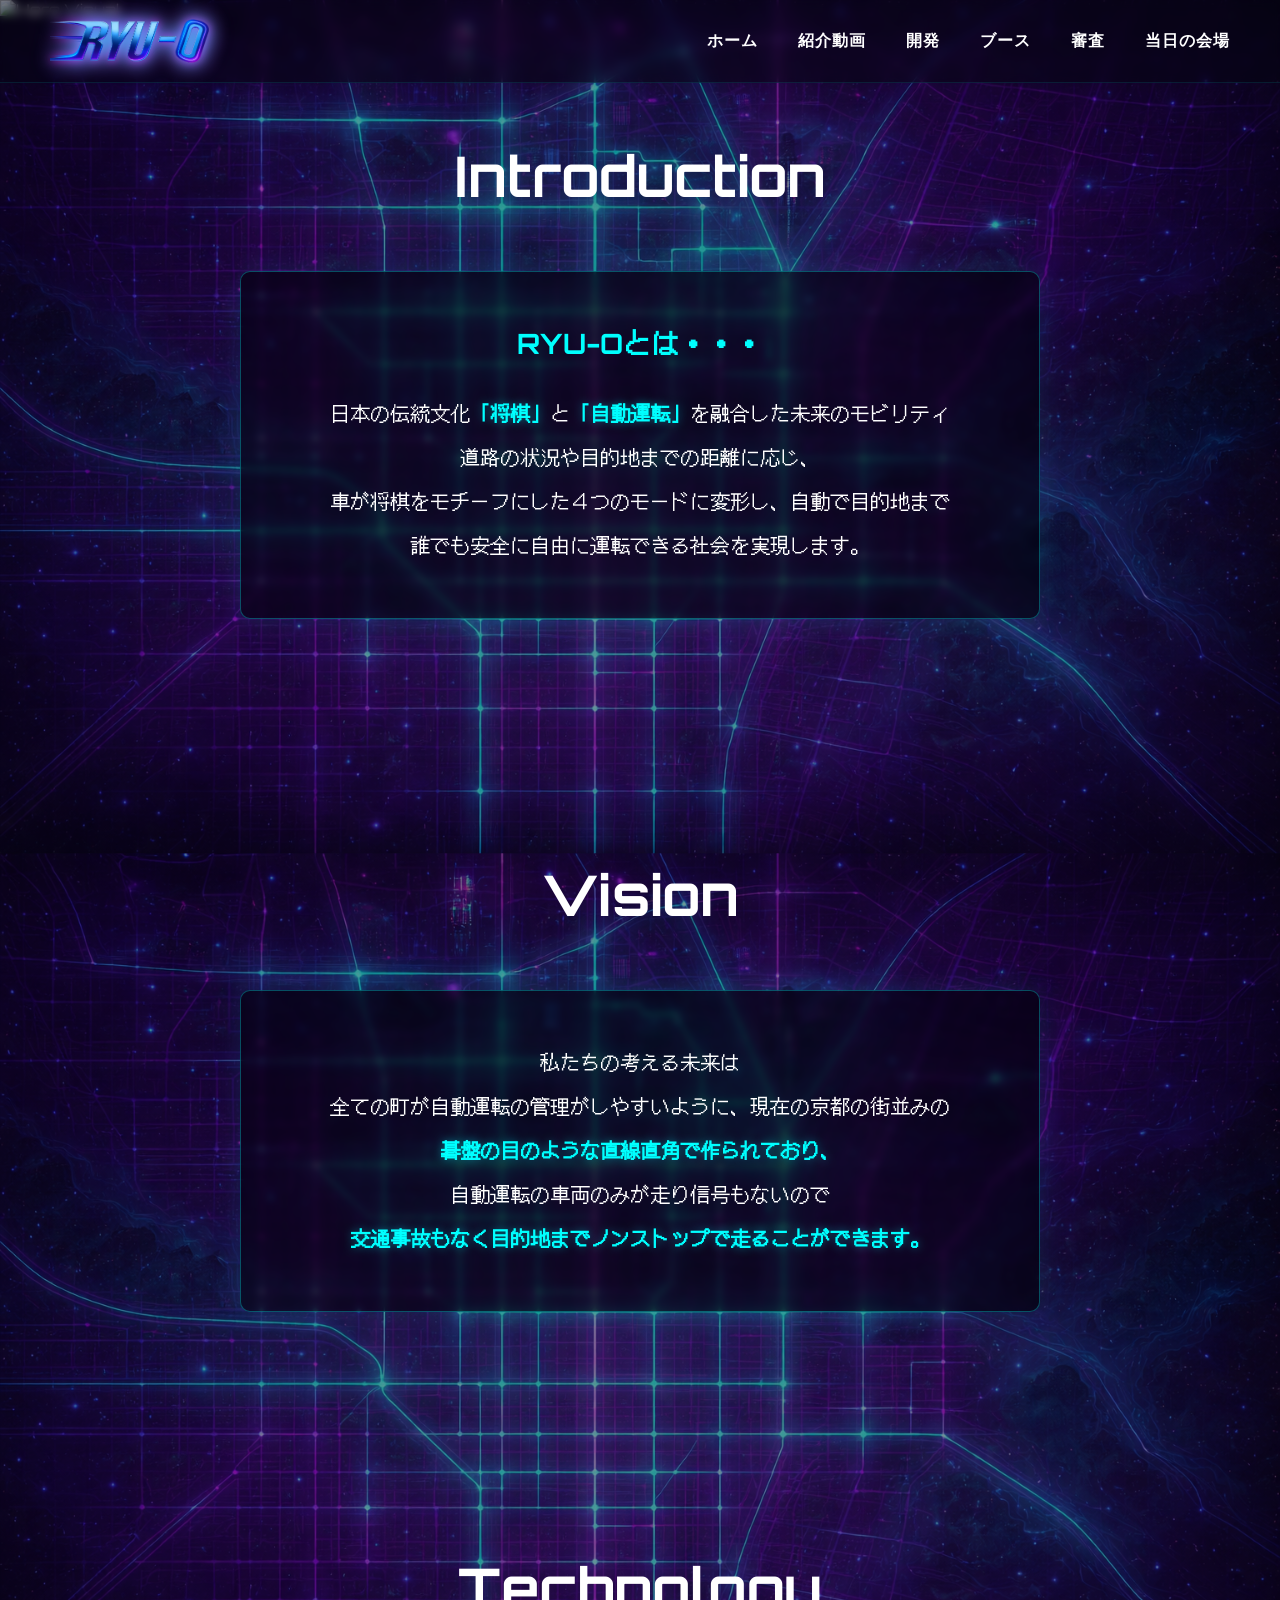
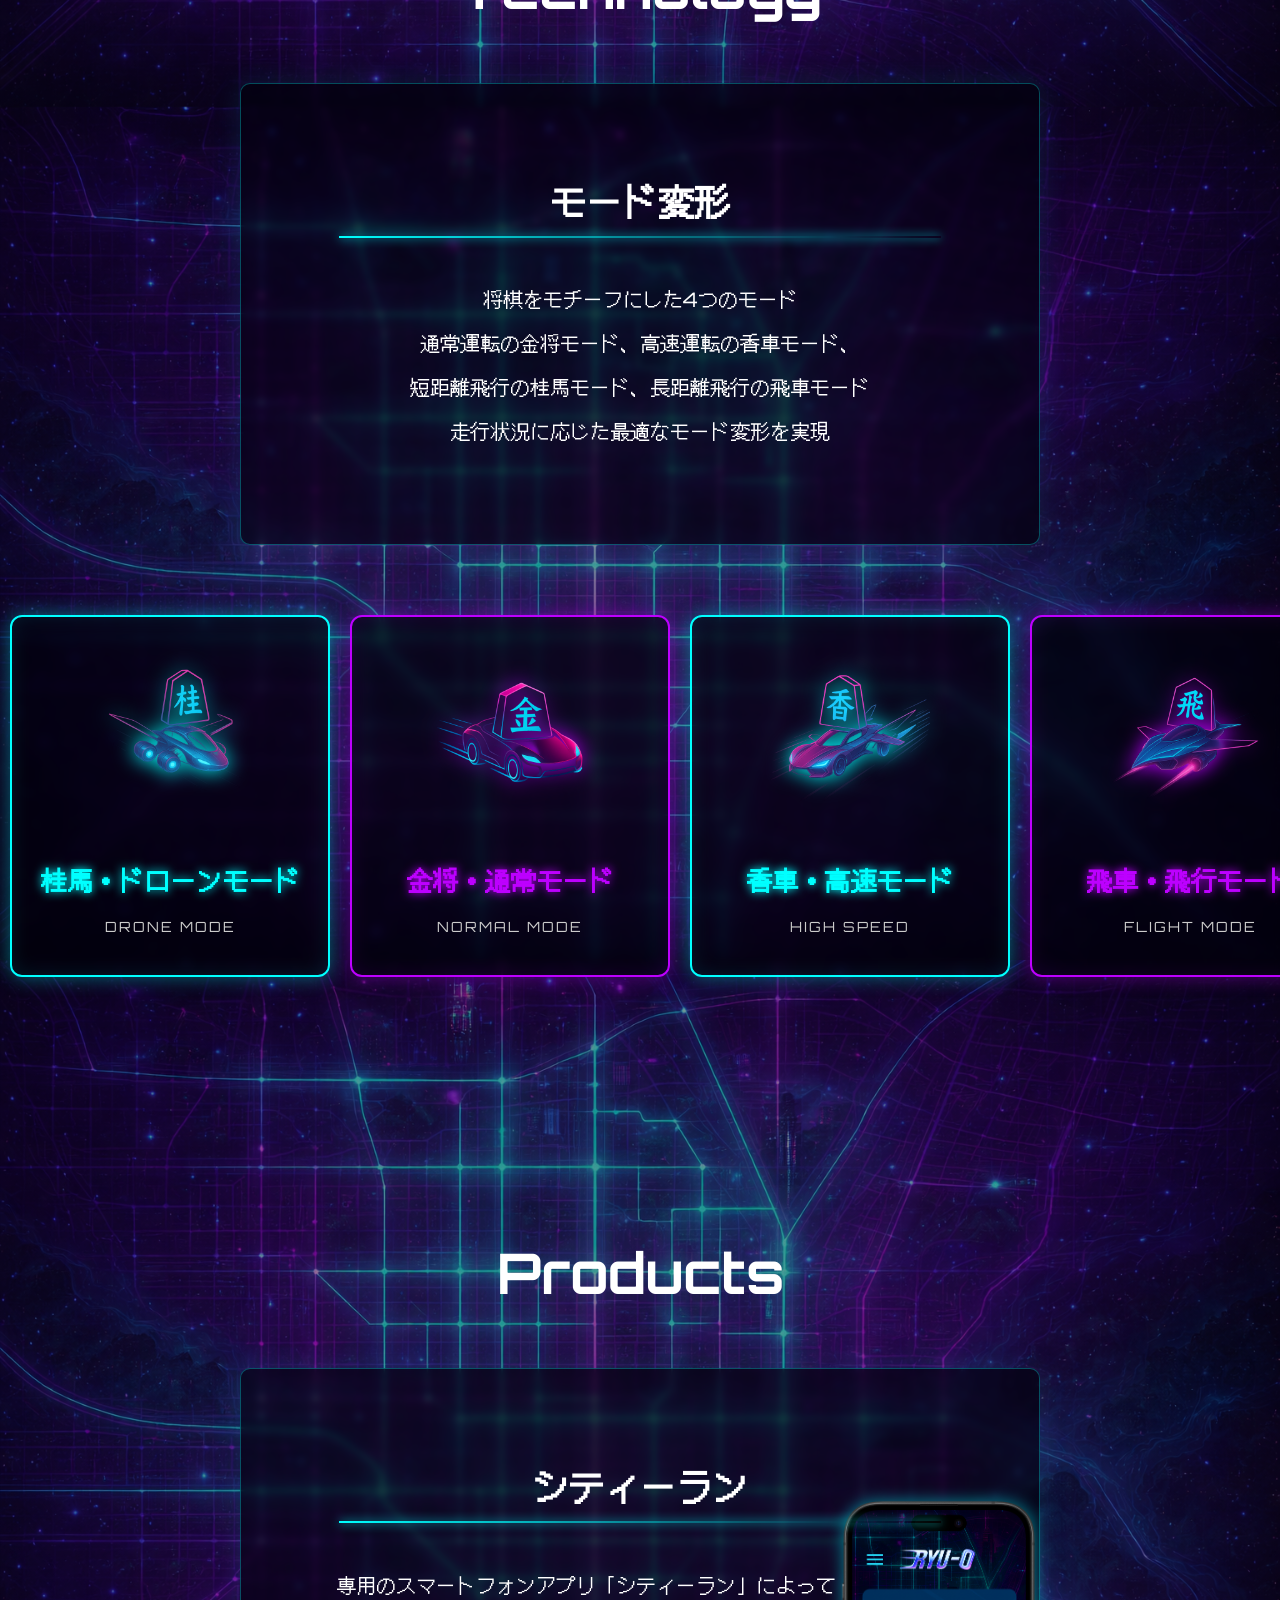
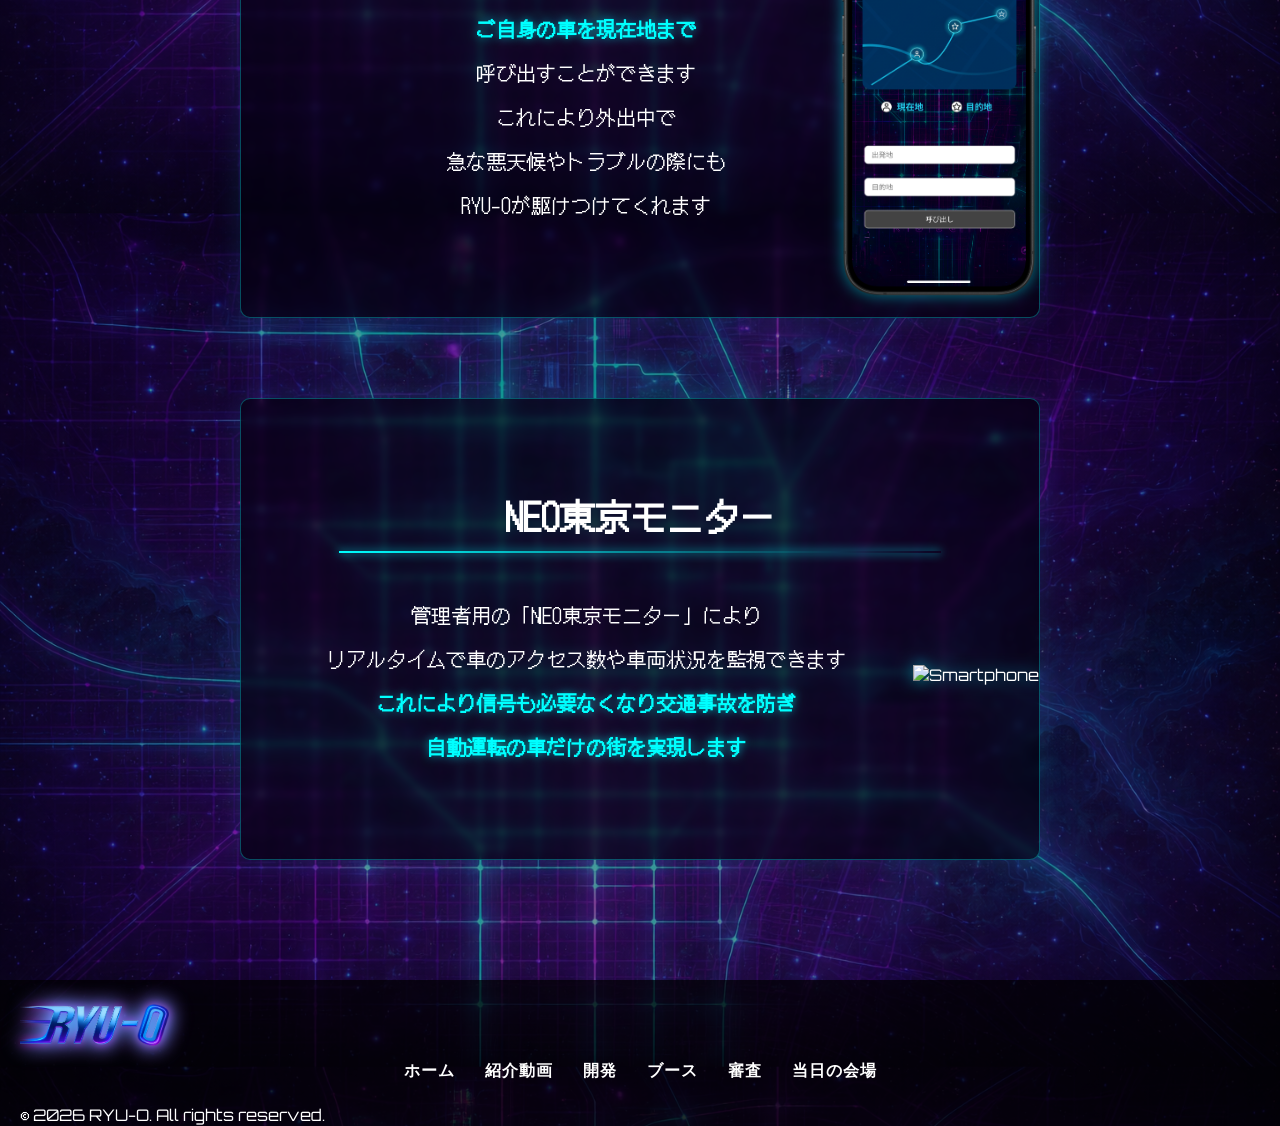
==== commit ceaeab10: "Merge branch 'main' of https://github.com/kouusei9/ryu-o-website" ====
--- a/index.html
+++ b/index.html
@@ -2,16 +2,13 @@
 <html lang="ja">
 <head>
     <meta charset="UTF-8">
-    <meta name="viewport" content="width=device-width, initial-scale=1.0">
+    <meta name="viewport" content="width=1440">
     <title>RYU-O</title>
     <link rel="stylesheet" href="styles.css">
     <script src="script.js"></script>
     <link rel="preconnect" href="https://fonts.googleapis.com">
     <link rel="preconnect" href="https://fonts.gstatic.com" crossorigin>
     <link href="https://fonts.googleapis.com/css2?family=DotGothic16&family=Orbitron:wght@400;700&display=swap" rel="stylesheet">
-    <!-- GSAP for animations -->
-    <script src="https://cdn.jsdelivr.net/npm/gsap@3.12.5/dist/gsap.min.js"></script>
-    <script src="https://cdn.jsdelivr.net/npm/gsap@3.12.5/dist/ScrollTrigger.min.js"></script>
 </head>
 
 <body>
@@ -22,58 +19,50 @@
     </div>
     <nav>
         <ul>
-            <li><a href="#intro">Introduction</a></li>
-            <li><a href="#vision">Vision</a></li>
-            <li><a href="#technology">Technology</a></li>
-            <li><a href="#drive-mode">Drive Mode</a></li>
-            <li><a href="#products">Products</a></li>
+            <li><a href="#">ホーム</a></li>
+            <li><a href="#">紹介動画</a></li>
+            <li><a href="#">開発</a></li>
+            <li><a href="#">ブース</a></li>
+            <li><a href="#">審査</a></li>
+            <li><a href="#">当日の会場</a></li>
         </ul>
     </nav>
-</header>
+    </header>
 
     <section class="hero">
-        <img src="img/bg-1.jpg" class="hero-img" alt="Hero Visual">
-        
-        <!-- Car sprites for launch animation -->
-        <div class="cars" aria-hidden="true">
-            <img class="car car--kyo" src="img/car-kyo.png" alt="香車 / KYOSHA" />
-            <img class="car car--ou"  src="img/car-ou.png"  alt="王 / OU" />
-            <img class="car car--kin" src="img/car-kin.png" alt="金 / KIN" />
-            <img class="car car--kei" src="img/car-kei.png" alt="桂馬 / KEIMA" />
-            <img class="car car--hi"  src="img/car-hi.png"  alt="飛 / HI" />
-        </div>
+        <img src="img/hero.png" class="hero-img" alt="Hero Visual">
     </section>
 
-    <section class="section intro" id="intro">
+    <section class="section intro">
         <h2 class="neon-text">Introduction</h2>
-        <div class="content-box reveal">
+        <div class="content-box">
             <h3>RYU-Oとは・・・</h3>
             <p>
-                「利便性・自動変形」の融合した未来のモビリティ<br>
-                走行状態の車の姿変化し、自然環境変化に<br>
-                よって変形する車を再現する社会。<br><br>
-                <span class="highlight">誰でも安全に自由に運転できる社会へ</span>
+                日本の伝統文化<span class="highlight">「将棋」</span>と<span class="highlight">「自動運転」</span>を融合した未来のモビリティ<br>
+                道路の状況や目的地までの距離に応じ、<br>
+                車が将棋をモチーフにした４つのモードに変形し、自動で目的地まで<br>
+                誰でも安全に自由に運転できる社会を実現します。
             </p>
         </div>
     </section>
 
-    <section class="section vision" id="vision">
+    <section class="section vision">
         <h2 class="neon-text">Vision</h2>
-        <div class="content-box reveal">
+        <div class="content-box">
             <p>
-                私たちの考える未来の街は<br>
-                自動運転の管理がしやすいように、現在の京都の街並みの<br>
-                碁盤の目のような直線直角で作られており、<br>
-                走る車も自動運転の車両のみなので信号がなく<br>
-                交通事故もなくノンストップで走ることができます。<br>   
+                私たちの考える未来は<br>
+                全ての町が自動運転の管理がしやすいように、現在の京都の街並みの<br>
+                <span class="highlight">碁盤の目のような直線直角で作られており、</span><br>
+                自動運転の車両のみが走り信号もないので<br>
+                <span class="highlight">交通事故もなく目的地までノンストップで走ることができます。</span><br>   
             </p>
         </div>
     </section>
 
-    <section class="section technology" id="technology">
+    <section class="section technology">
         <h2 class="neon-text">Technology</h2>
 
-        <div class="tech-container reveal">
+        <div class="tech-container">
             <div class="tech-row">
                 <!-- <div class="tech-left tech-images">
                     <img src="img/tech1.png" alt="Tech 1">
@@ -84,8 +73,9 @@
                     <div class="tech-line"></div>
                     <p>
                         将棋をモチーフにした4つのモード<br>
-                        走行状況に応じた最適なモード変形を実現<br>
-                        自動運転を日常へ
+                        通常運転の金将モード、高速運転の香車モード、<br>
+                        短距離飛行の桂馬モード、長距離飛行の飛車モード<br>
+                        走行状況に応じた最適なモード変形を実現
                     </p>
                 </div>
 
@@ -95,12 +85,6 @@
                 </div> -->
             </div>
         </div>
-    </section>
-
-    <section class="section drive-mode" id="drive-mode">
-        <h2 class="neon-text">Drive Mode</h2>
-
-        <!--横に流れる-->
         <div class="view-port">
             <div class="drive-container" id="loop-container">
                 <div class="drive-card mode-cyan" data-img="img/Image1.jpg">
@@ -134,10 +118,10 @@
         </div>
     </section>
 
-    <section class="section products" id="products">
+    <section class="section products">
         <h2 class="neon-text">Products</h2>
 
-        <div class="tech-container city-run reveal">
+        <div class="tech-container city-run">
             <div class="tech-row">
                 
                 <div class="tech-text">
@@ -160,7 +144,7 @@
             </div>
         </div>
 
-        <div class="tech-container reveal">
+        <div class="tech-container">
             <div class="tech-row">
                 
                 <div class="tech-text">
@@ -182,171 +166,24 @@
         </div>
     </section>
 
-    <section class="footer-visual">
-        <img src="img/footer.png" alt="Footer">
-    </section>
-
-    <!-- =============== GSAP ANIMATIONS =============== -->
-    <script>
-        window.addEventListener('DOMContentLoaded', () => {
-            // Check if GSAP is loaded
-            if (typeof gsap === 'undefined' || typeof ScrollTrigger === 'undefined') {
-                console.error('GSAP or ScrollTrigger not loaded!');
-                return;
-            }
-            
-            console.log('✅ GSAP loaded successfully');
-            gsap.registerPlugin(ScrollTrigger);
-            
-            // Debug: Check if drive cards exist
-            const driveCards = document.querySelectorAll('.drive-card');
-            console.log('🎴 Found drive cards:', driveCards.length);
-            driveCards.forEach((card, i) => {
-                console.log(`Card ${i}:`, {
-                    display: window.getComputedStyle(card).display,
-                    opacity: window.getComputedStyle(card).opacity,
-                    visibility: window.getComputedStyle(card).visibility
-                });
-            });
-            
-            // Set initial state for cars
-            gsap.set('.car', { 
-                opacity: 1,
-                visibility: 'visible'
-            });
-            
-            // Set initial state for drive cards to ensure they're visible
-            gsap.set('.drive-card', { 
-                opacity: 1,
-                visibility: 'visible',
-                x: 0
-            });
-
-            // ===== CAR LAUNCH ANIMATION =====
-            const carTimeline = gsap.timeline({
-                scrollTrigger: {
-                    trigger: '.hero',
-                    start: 'top top',
-                    end: '+=2000',
-                    scrub: 0.5,
-                    pin: true,
-                    anticipatePin: 1,
-                    markers: false
-                }
-            });
-
-            // Define car launch animations
-            const cars = [
-                { sel: '.car--ou',  x: 0,    y: -900, s: 1.9, r: 2 },
-                { sel: '.car--kin', x: 220,  y: -820, s: 1.8, r: -3 },
-                { sel: '.car--kyo', x: -260, y: -760, s: 1.7, r: 3 },
-                { sel: '.car--kei', x: -120, y: -700, s: 1.6, r: -6 },
-                { sel: '.car--hi',  x: 180,  y: -680, s: 1.5, r: 5 },
-            ];
-
-            cars.forEach((c, i) => {
-                carTimeline.to(c.sel, {
-                    x: c.x,
-                    y: c.y,
-                    scale: c.s,
-                    rotate: c.r,
-                    filter: 'drop-shadow(0 30px 60px rgba(0,0,0,.9))',
-                    ease: 'power2.out',
-                    force3D: true
-                }, i * 0.12);
-            });
-
-            // Hero title fade out during launch
-            carTimeline.to('.nav', {
-                opacity: 0.3,
-                ease: 'power1.out'
-            }, 0.1);
-
-            // ===== REVEAL ANIMATIONS on scroll =====
-            gsap.utils.toArray('.reveal').forEach((el) => {
-                gsap.from(el, {
-                    scrollTrigger: {
-                        trigger: el,
-                        start: 'top 85%',
-                        end: 'top 50%',
-                        toggleActions: 'play none none reverse'
-                    },
-                    y: 40,
-                    opacity: 0,
-                    duration: 1,
-                    ease: 'power3.out',
-                    force3D: true
-                });
-            });
-
-            // ===== HERO IMAGE PARALLAX =====
-            gsap.to('.hero-img', {
-                scrollTrigger: {
-                    trigger: '.hero',
-                    start: 'top top',
-                    end: 'bottom top',
-                    scrub: 0.5
-                },
-                y: 150,
-                ease: 'none',
-                force3D: true
-            });
-
-            // ===== SECTION TITLES ANIMATION =====
-            gsap.utils.toArray('.neon-text').forEach((title) => {
-                gsap.from(title, {
-                    scrollTrigger: {
-                        trigger: title,
-                        start: 'top 85%',
-                        toggleActions: 'play none none none'
-                    },
-                    scale: 0.95,
-                    opacity: 0,
-                    duration: 0.9,
-                    ease: 'power3.out',
-                    force3D: true
-                });
-            });
-
-            // Drive cards are now always visible - no animation needed
-            console.log('✅ Drive cards are set to be always visible');
-
-            // ===== SMOOTH SCROLL FOR NAVIGATION =====
-            document.querySelectorAll('nav a[href^="#"]').forEach(anchor => {
-                anchor.addEventListener('click', function (e) {
-                    e.preventDefault();
-                    const targetId = this.getAttribute('href');
-                    const targetSection = document.querySelector(targetId);
-                    
-                    if (targetSection) {
-                        const navHeight = document.querySelector('.nav').offsetHeight;
-                        // Add extra offset to center the content better (accounting for section padding)
-                        const extraOffset = 80; // Adjust this value to fine-tune positioning
-                        const targetPosition = targetSection.offsetTop - navHeight - extraOffset;
-                        
-                        window.scrollTo({
-                            top: targetPosition,
-                            behavior: 'smooth'
-                        });
-                    }
-                });
-            });
-
-            // ===== FOOTER VISUAL FADE IN =====
-            gsap.from('.footer-visual img', {
-                scrollTrigger: {
-                    trigger: '.footer-visual',
-                    start: 'top 80%',
-                    toggleActions: 'play none none none'
-                },
-                opacity: 0,
-                scale: 0.98,
-                duration: 1.2,
-                ease: 'power3.out',
-                force3D: true
-            });
-        });
-    </script>
+    <footer>
+        <div class="footer-logo">
+            <img src="img/logo.png" alt="RYU-O Logo" class="logo-img">
+        </div>
+        <div class="footer-nav">
+            <nav>
+                <ul>
+                    <li><a href="#">ホーム</a></li>
+                    <li><a href="#">紹介動画</a></li>
+                    <li><a href="#">開発</a></li>
+                    <li><a href="#">ブース</a></li>
+                    <li><a href="#">審査</a></li>
+                    <li><a href="#">当日の会場</a></li>
+                </ul>
+            </nav>
+        </div>
+        <p>&copy; 2026 RYU-O. All rights reserved.</p>
+    </footer>
 
 </body>
 </html>
--- a/styles.css
+++ b/styles.css
@@ -11,7 +11,7 @@
     /*background-color: #050510;  画像読み込み前のデフォルト色（非常に暗い紺色） */
     
     /* ▼▼▼ 背景画像を適用（背景ファイル名を確認してください） ▼▼▼ */
-    background-image: url('img/backimage.png');
+    background-image: url('img/bg.png');
     background-color: rgba(0, 0, 0, 0.5); /* 黒の半透明 */
     background-repeat: repeat-y; /* 縦方向に繰り返す */
     background-position: center top; /* 中央上部を基準 */
@@ -93,6 +93,7 @@
     width: 100%;
     max-width: 1440px; /* コンテナ幅に合わせて中央揃え */
     padding: 25px 50px;
+    font-family: 'Orbitron', sans-serif;
     position: fixed;
     top: 0;
     z-index: 100;
@@ -536,13 +537,38 @@
 }
 
 /* Footer Visual */
-.footer-visual {
-    margin-top: 100px;
-}
-.footer-visual img {
-    width: 100%;
-    display: block;
-    /* 下部画像が背景と自然に混ざるようにマスク処理 */
-    mask-image: linear-gradient(to top, black 80%, transparent 100%);
-    -webkit-mask-image: linear-gradient(to top, black 80%, transparent 100%);
-}
+
+footer {
+    width: 100%;
+    background-color: rgba(0, 0, 0, 0.7); /* opacityの代わりにrgbaを使う */;
+    position: relative;
+    padding: 30px 20px 0px 20px;
+    z-index: 10;
+}
+.footer-logo {
+    display: flex;
+    align-items: center;
+    height: 30px;
+    margin-bottom: 20px;
+}
+
+.footer-nav {
+    margin-bottom: 20px;
+}
+
+.footer-nav ul {
+    display: flex;
+    justify-content: center;
+    font-family: 'Orbitron', sans-serif;
+    color: #fff;
+    gap: 30px;
+    list-style: none!important;
+}
+.footer-nav ul li a {
+    color: #fff;
+    text-decoration: none;
+    font-size: 16px;
+    font-weight: 700;
+    letter-spacing: 1px;
+    transition: 0.3s;
+}
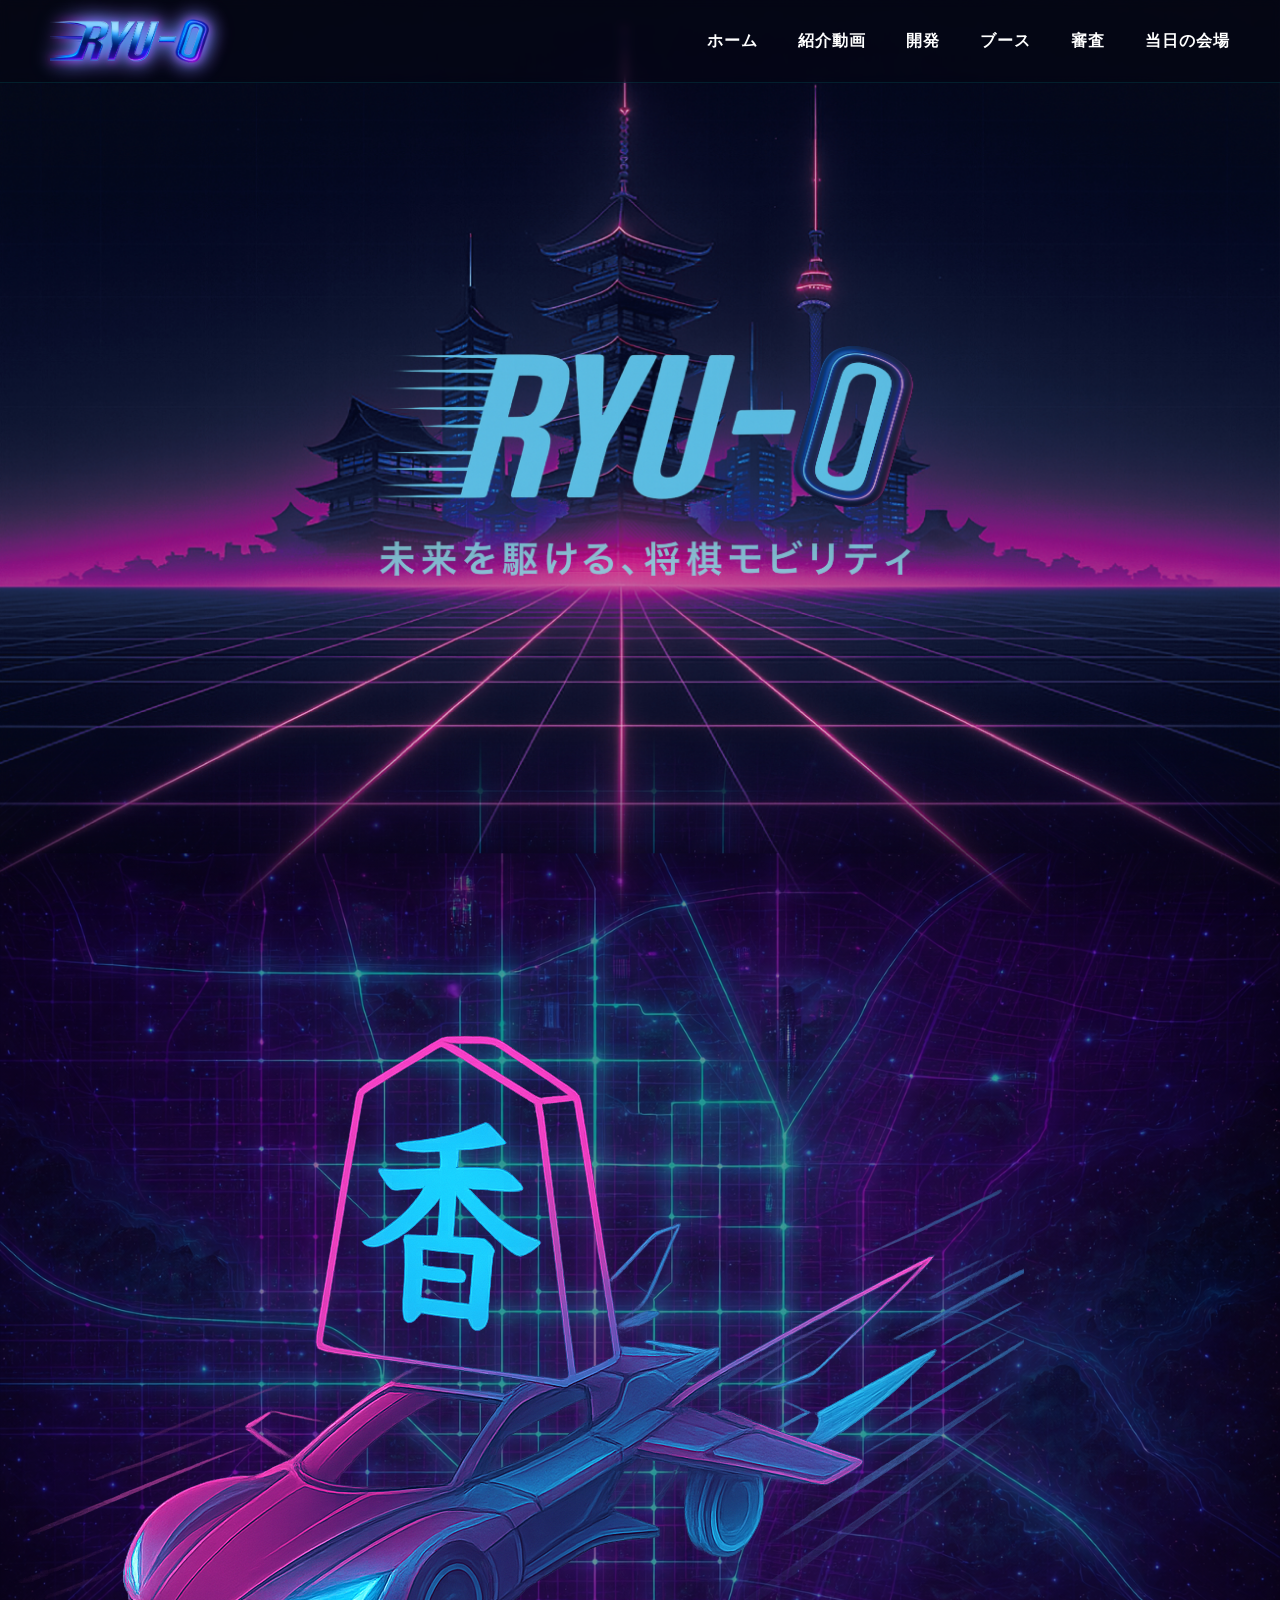
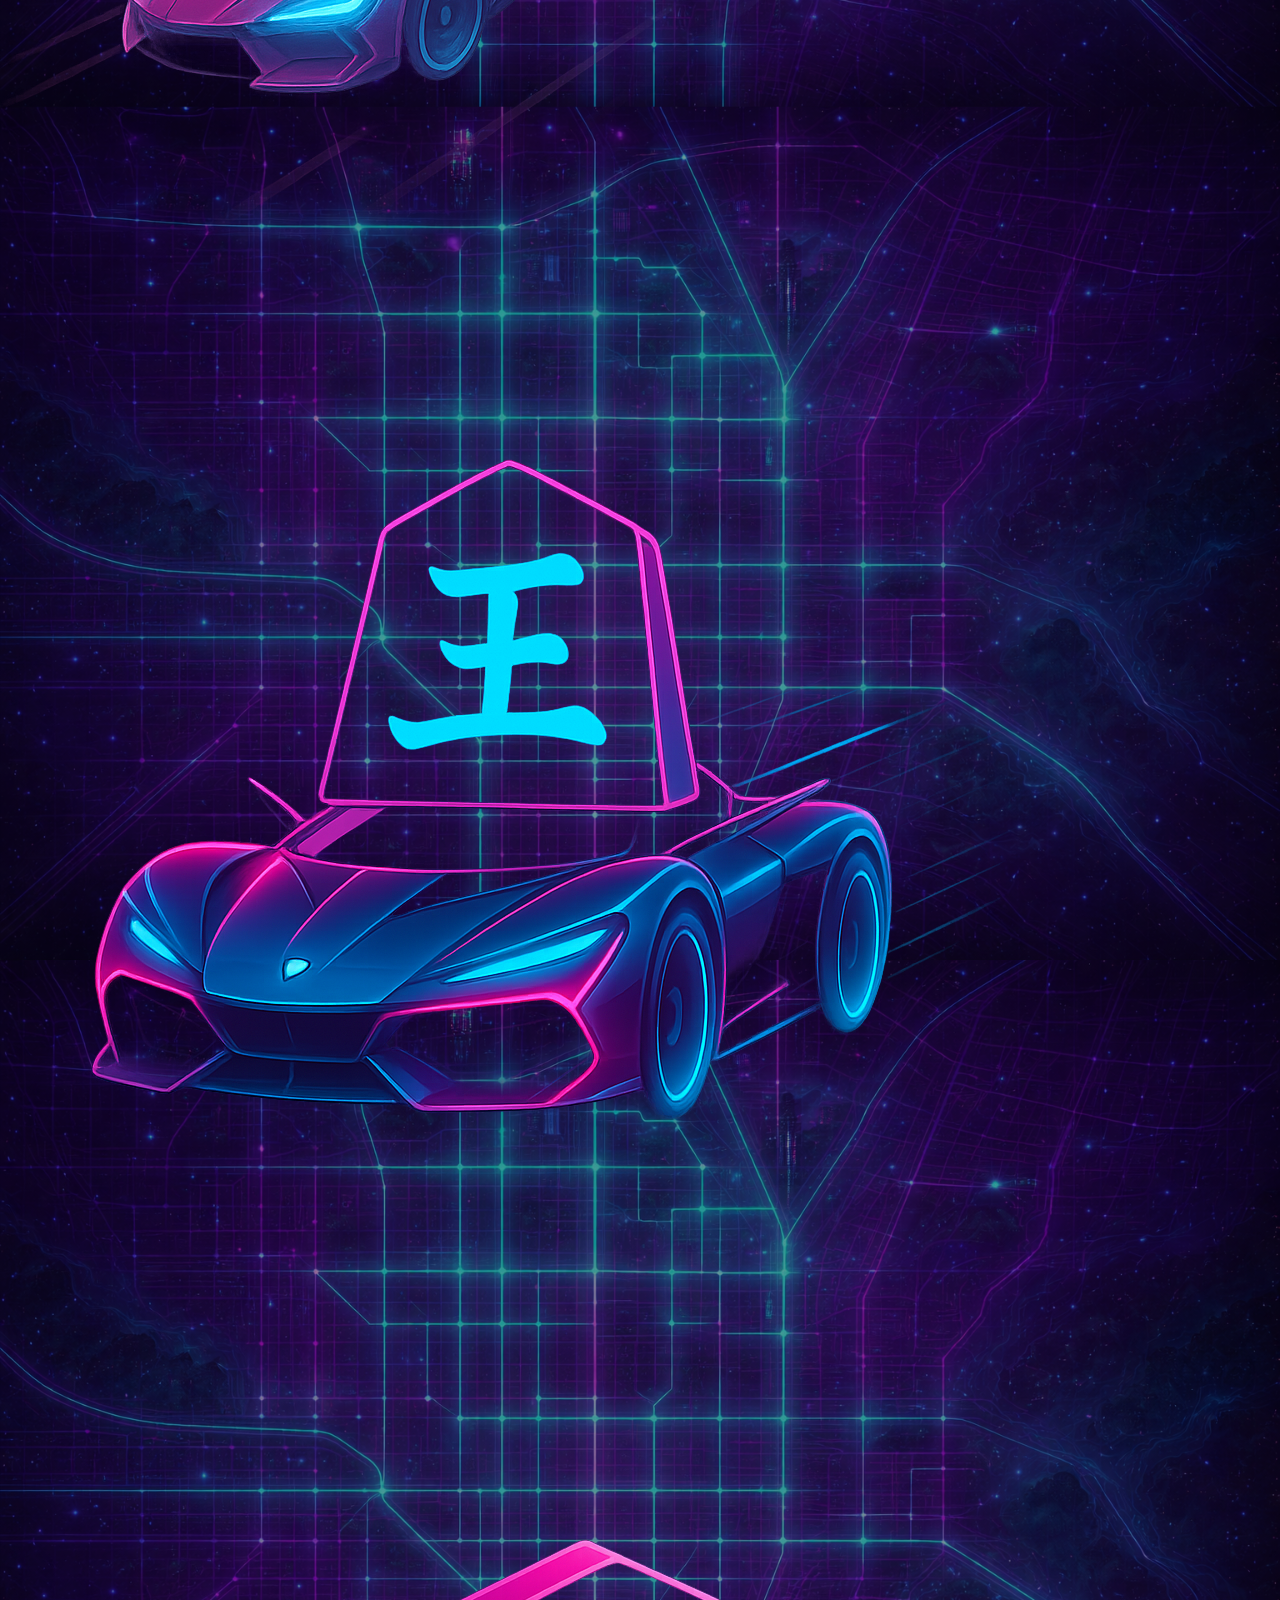
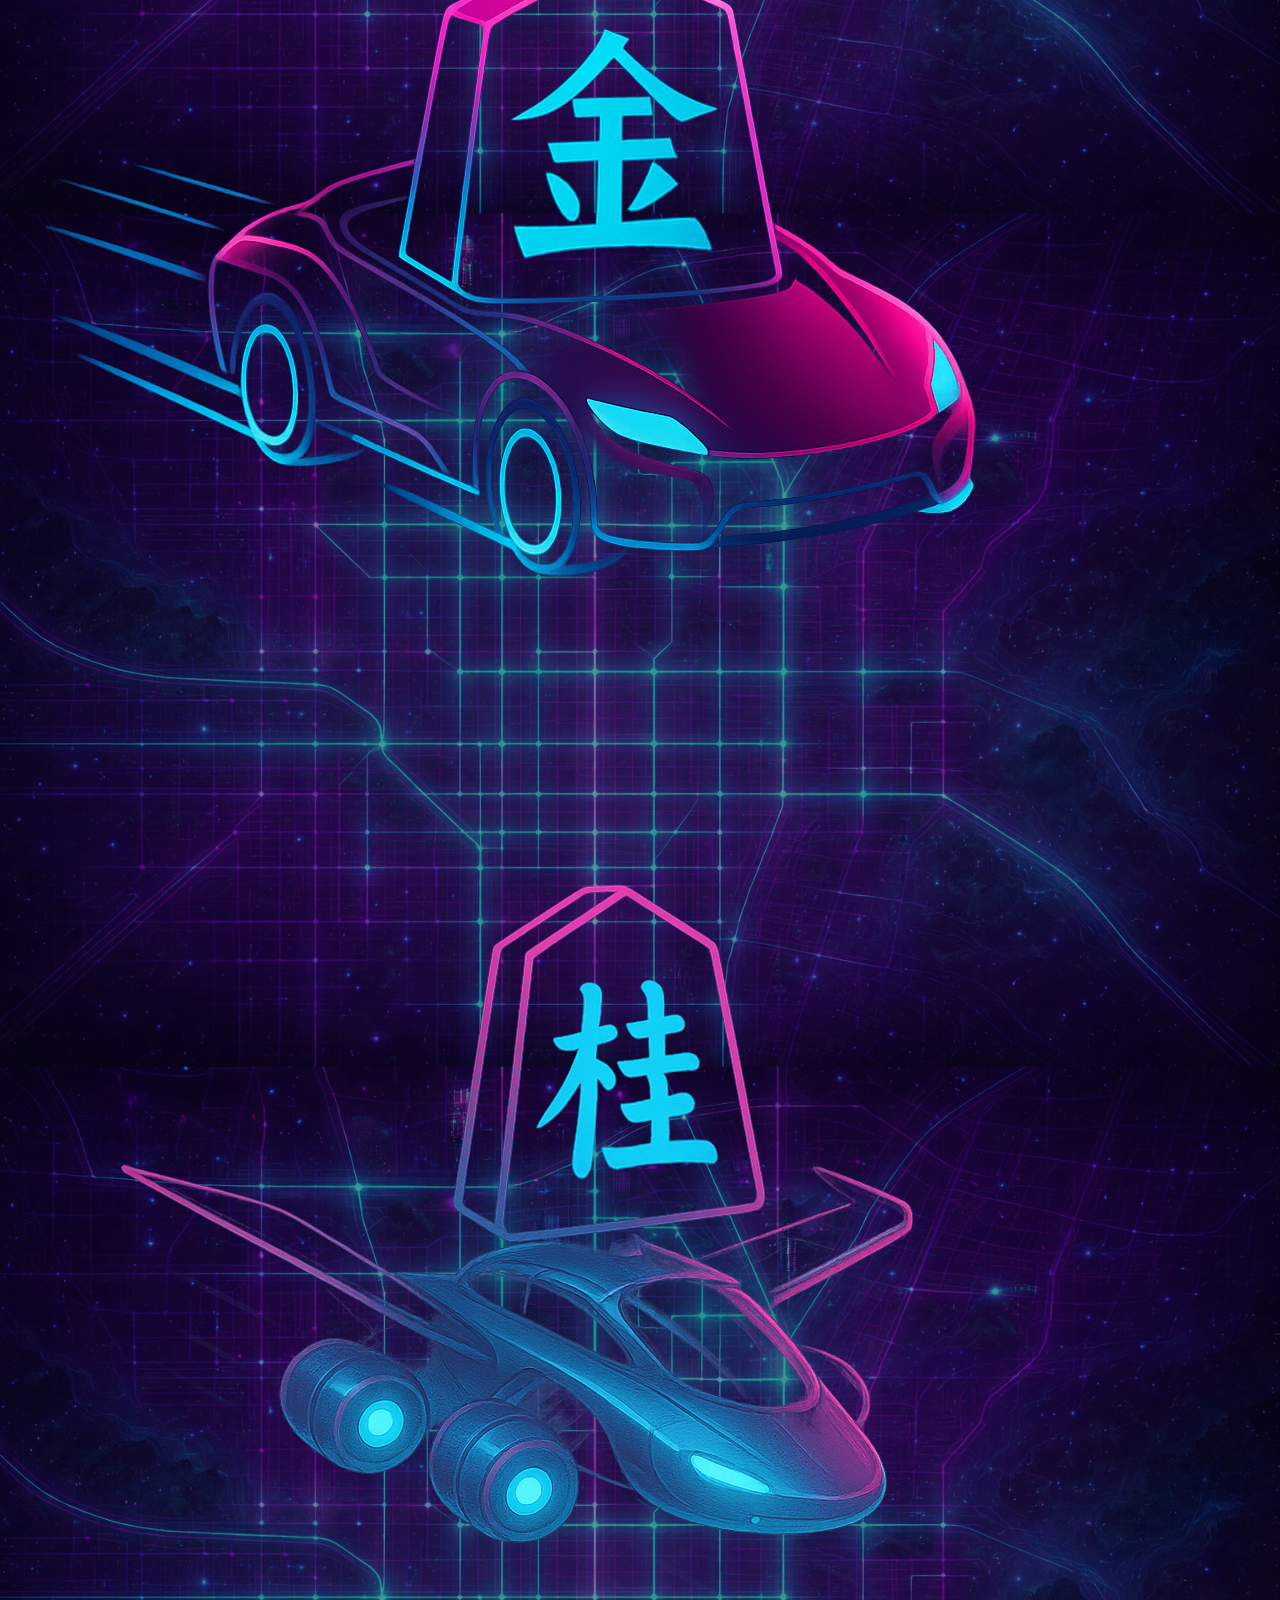
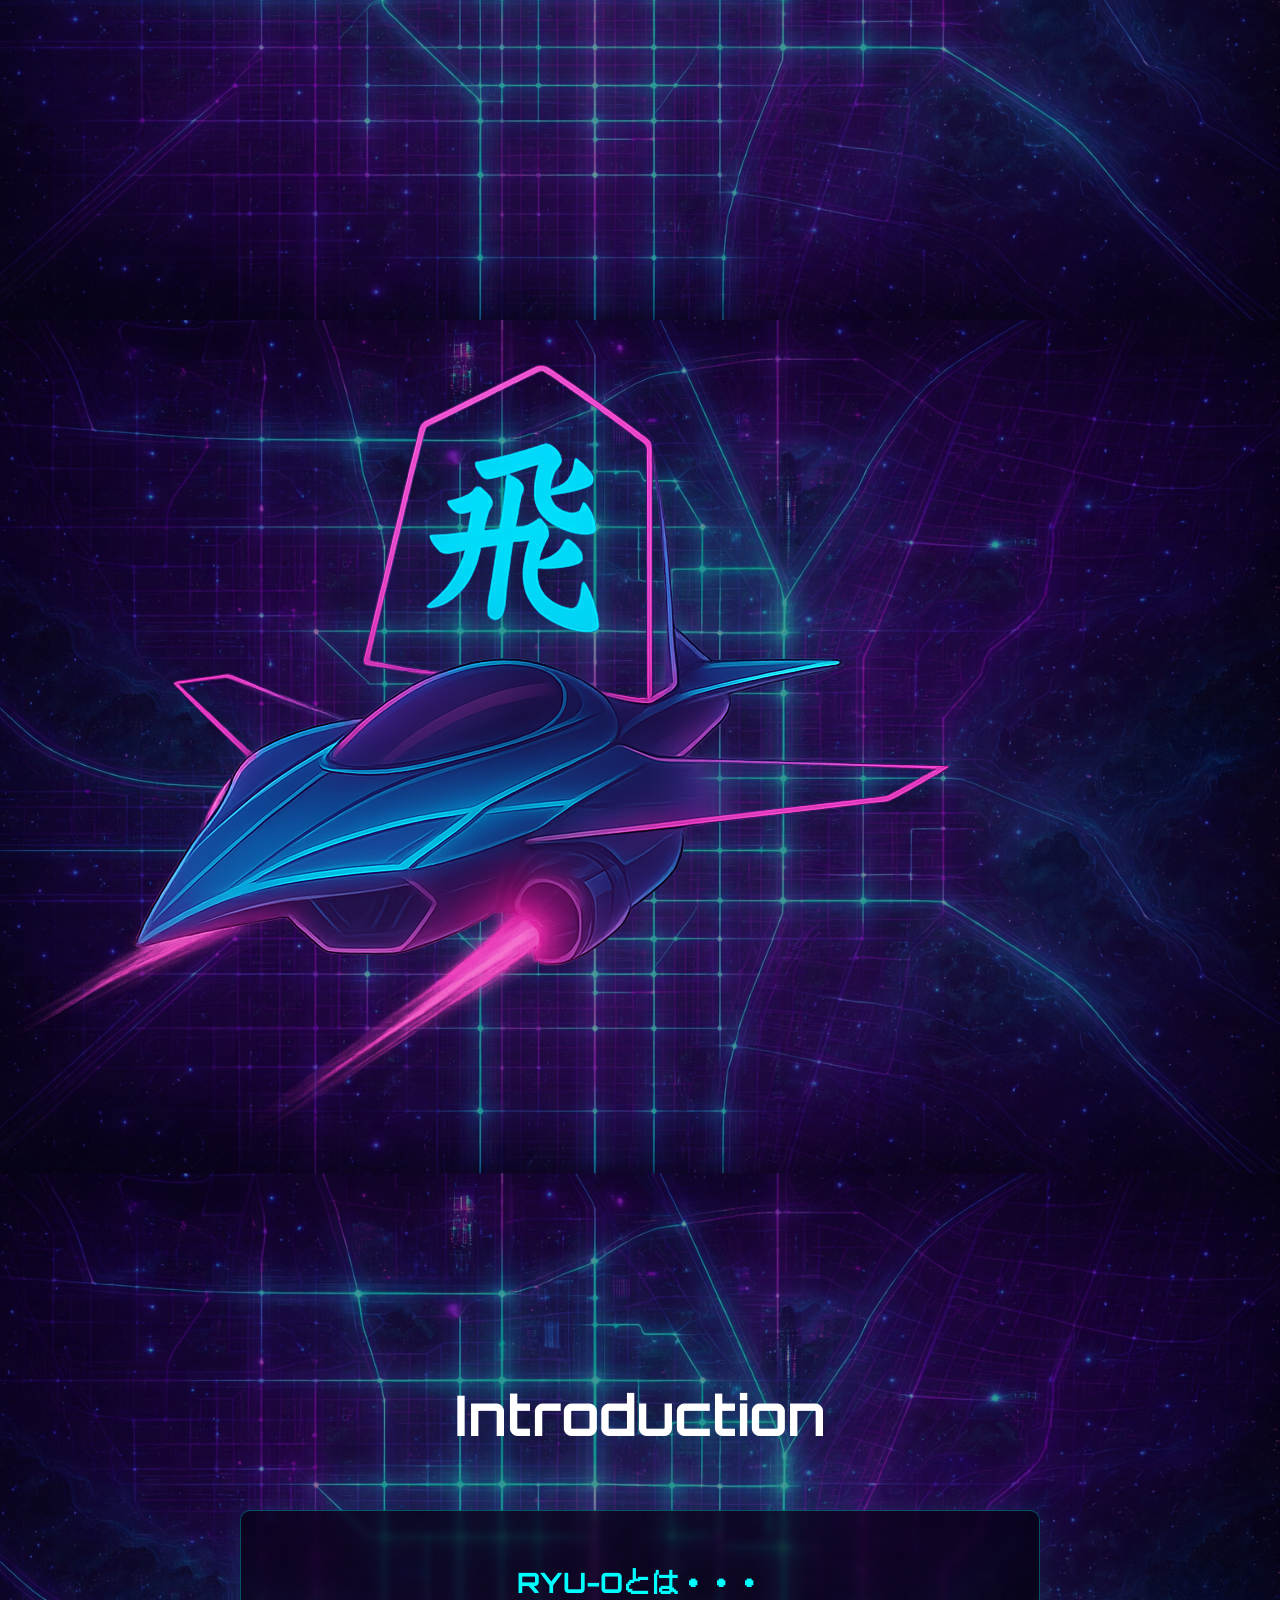
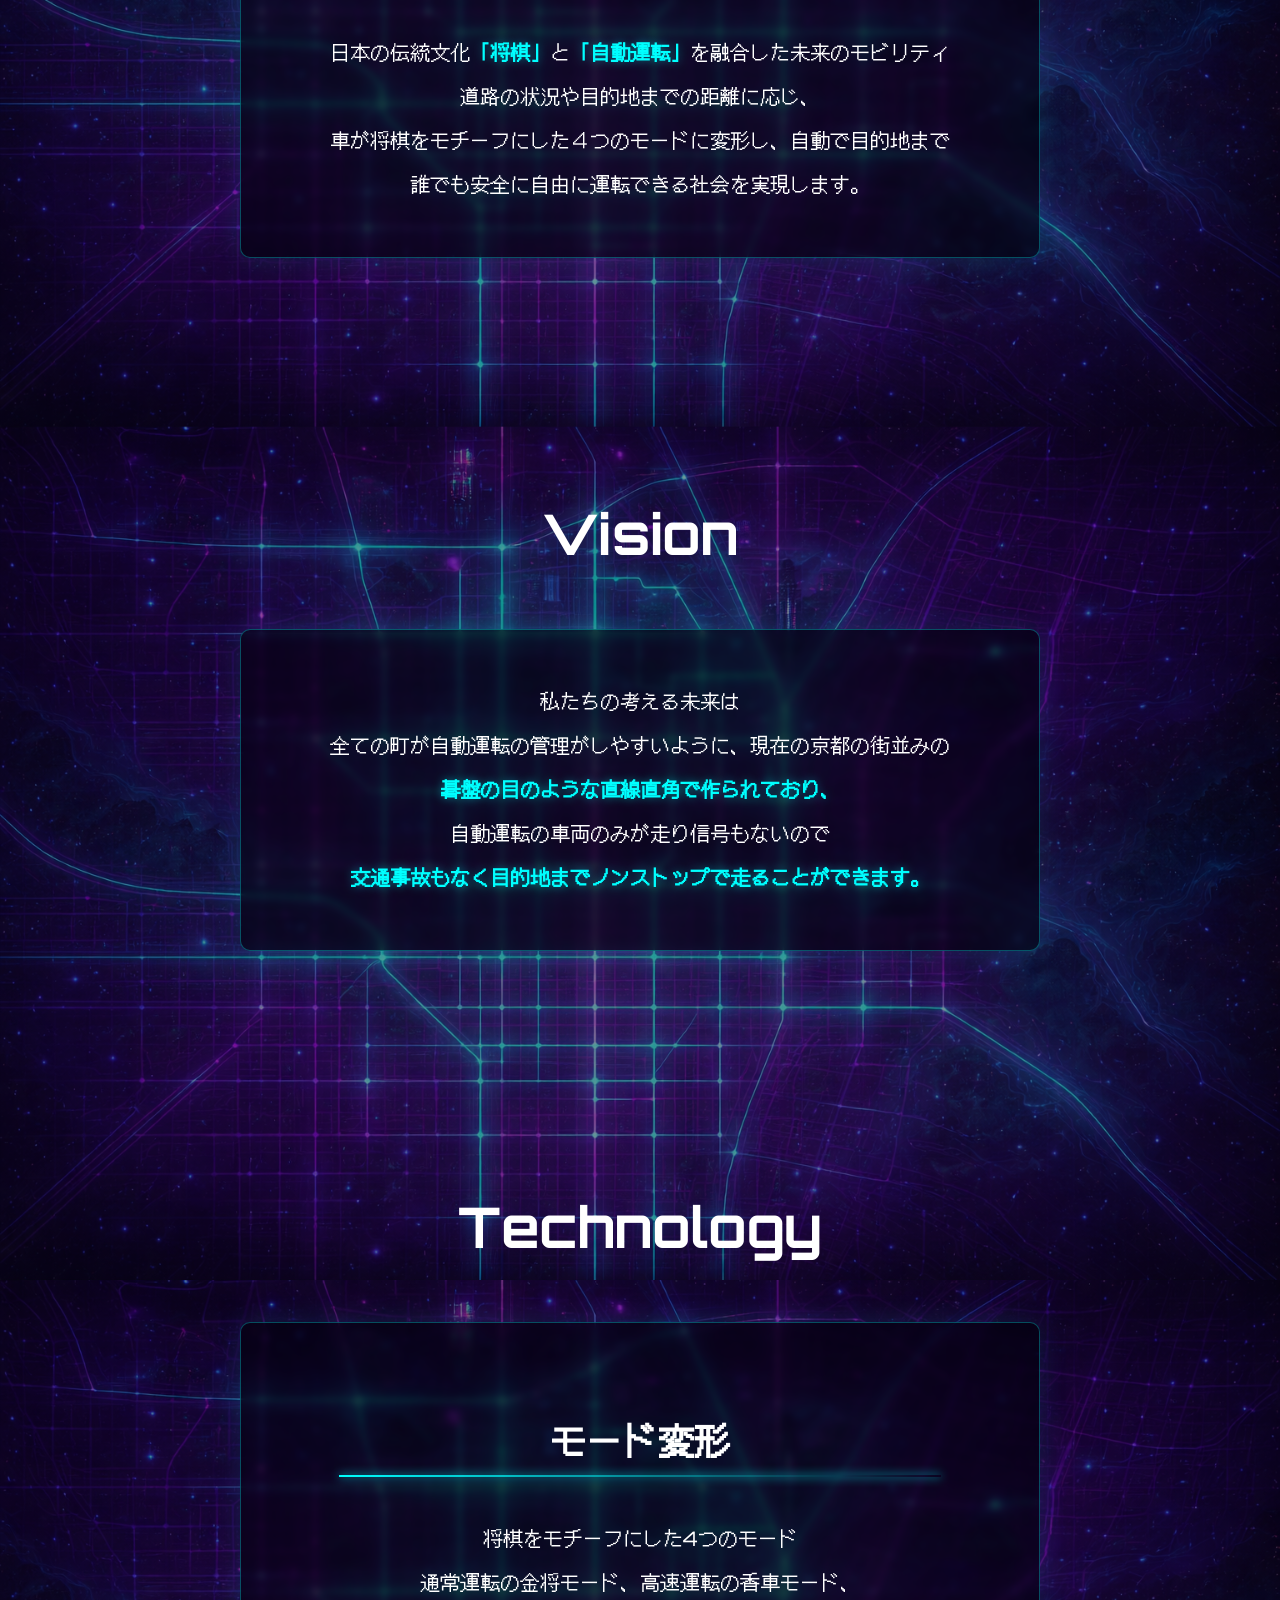
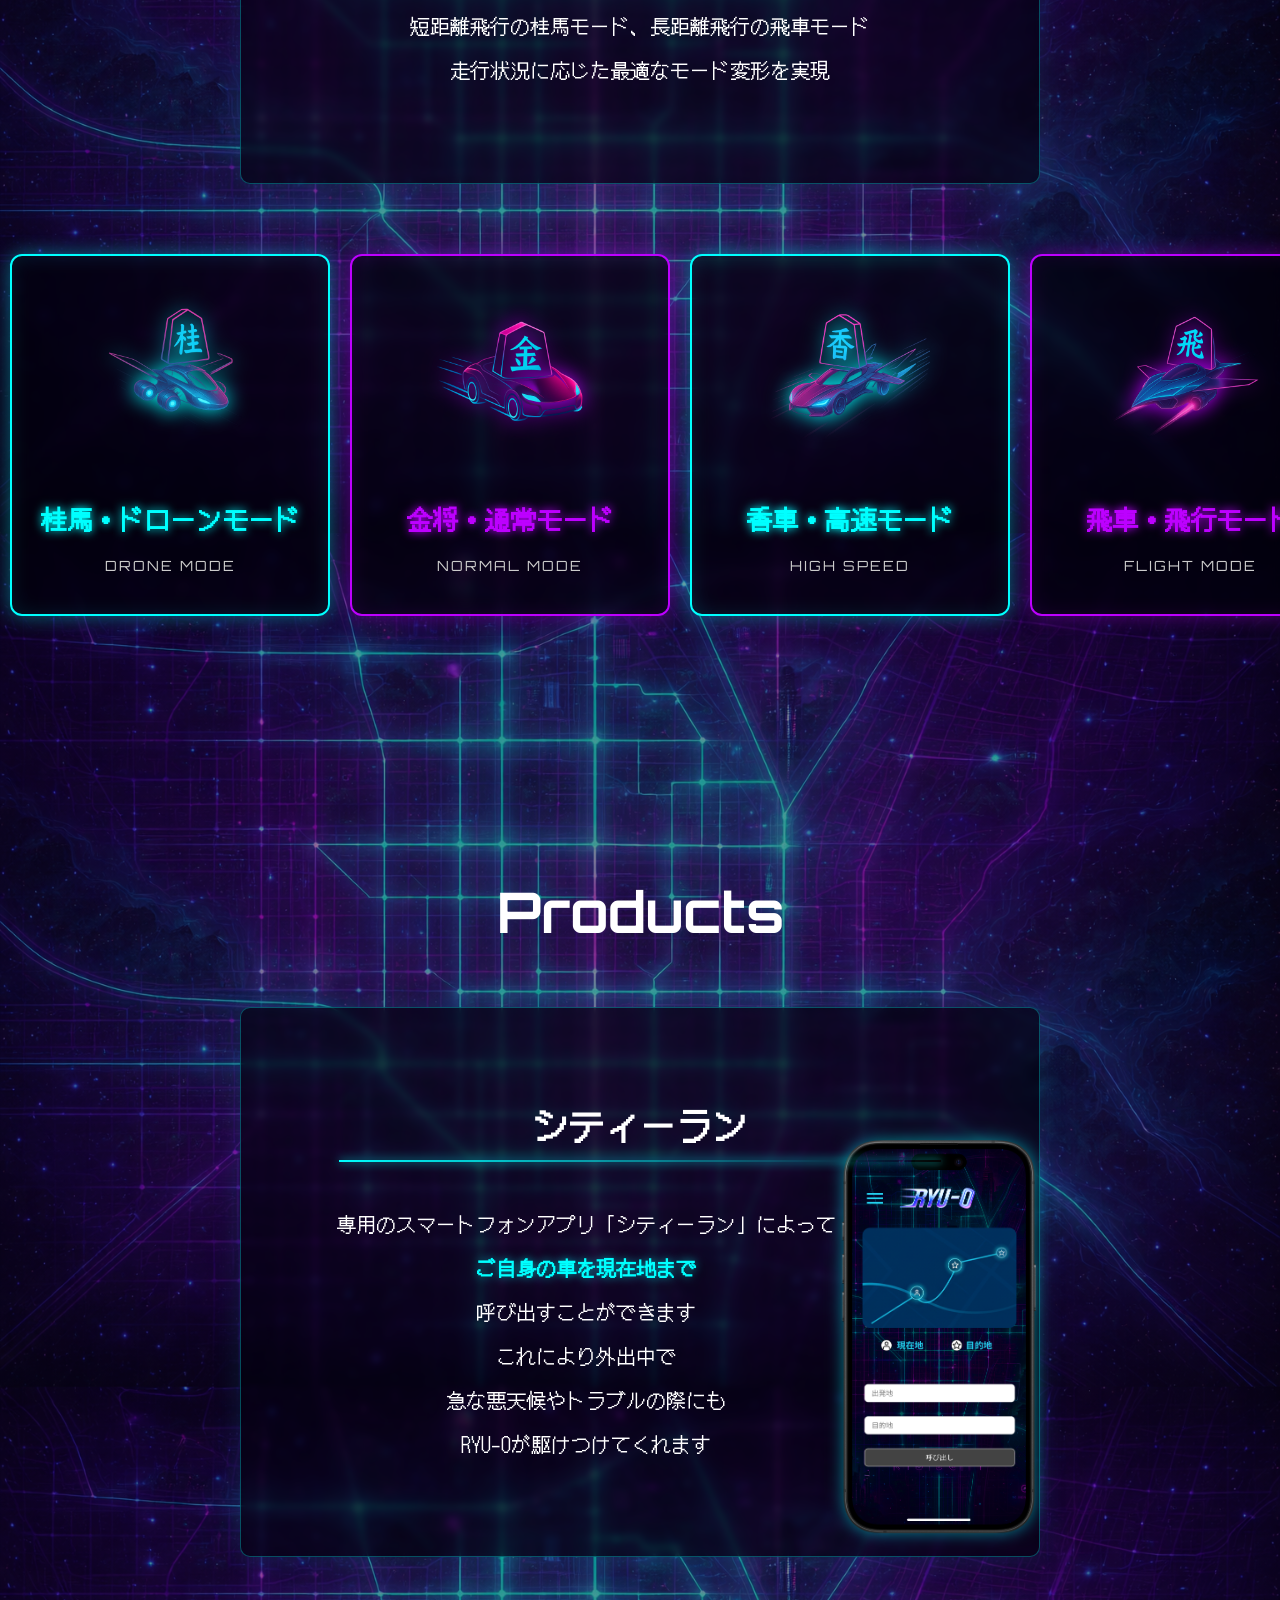
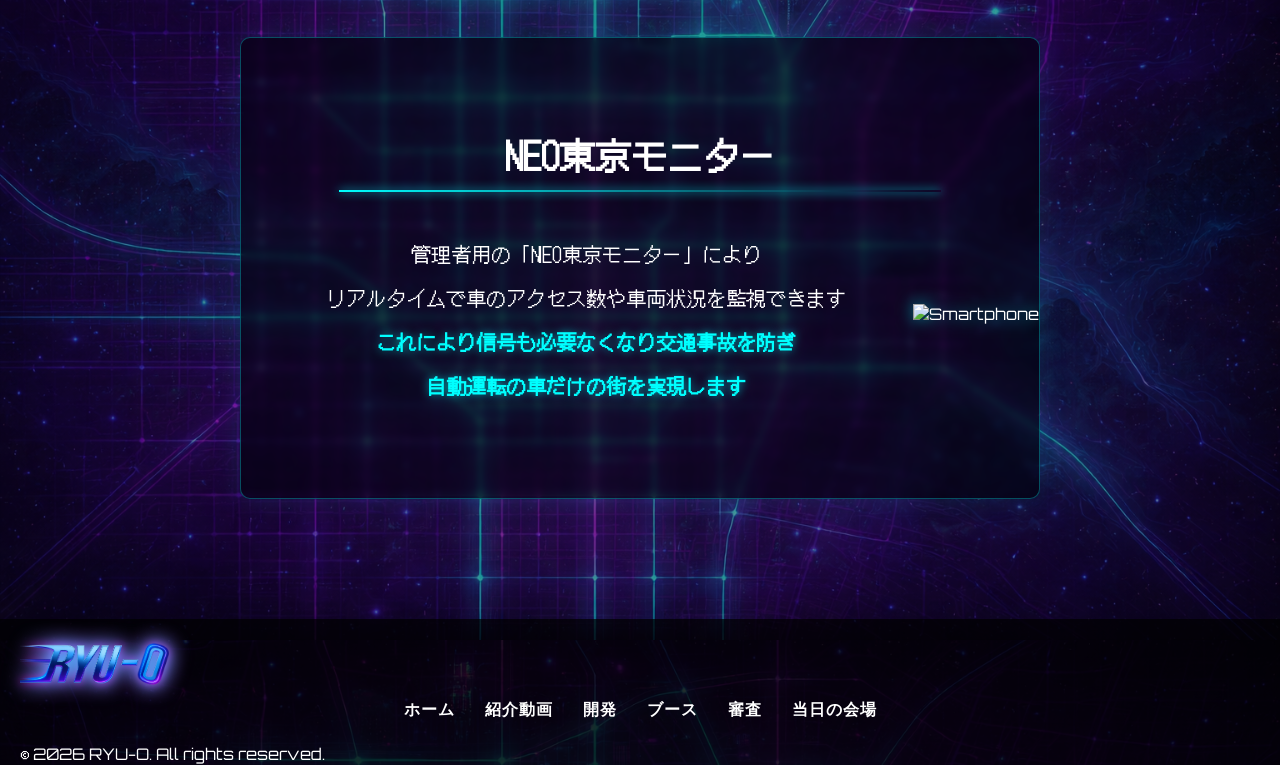
==== commit 5e2fa748: "Merge branch 'main' of https://github.com/kouusei9/ryu-o-website" ====
--- a/index.html
+++ b/index.html
@@ -30,7 +30,16 @@
     </header>
 
     <section class="hero">
-        <img src="img/hero.png" class="hero-img" alt="Hero Visual">
+        <img src="img/bg-1.jpg" class="hero-img" alt="Hero Visual">
+        
+        <!-- Car sprites for launch animation -->
+        <div class="cars" aria-hidden="true">
+            <img class="car car--kyo" src="img/car-kyo.png" alt="香車 / KYOSHA" />
+            <img class="car car--ou"  src="img/car-ou.png"  alt="王 / OU" />
+            <img class="car car--kin" src="img/car-kin.png" alt="金 / KIN" />
+            <img class="car car--kei" src="img/car-kei.png" alt="桂馬 / KEIMA" />
+            <img class="car car--hi"  src="img/car-hi.png"  alt="飛 / HI" />
+        </div>
     </section>
 
     <section class="section intro">
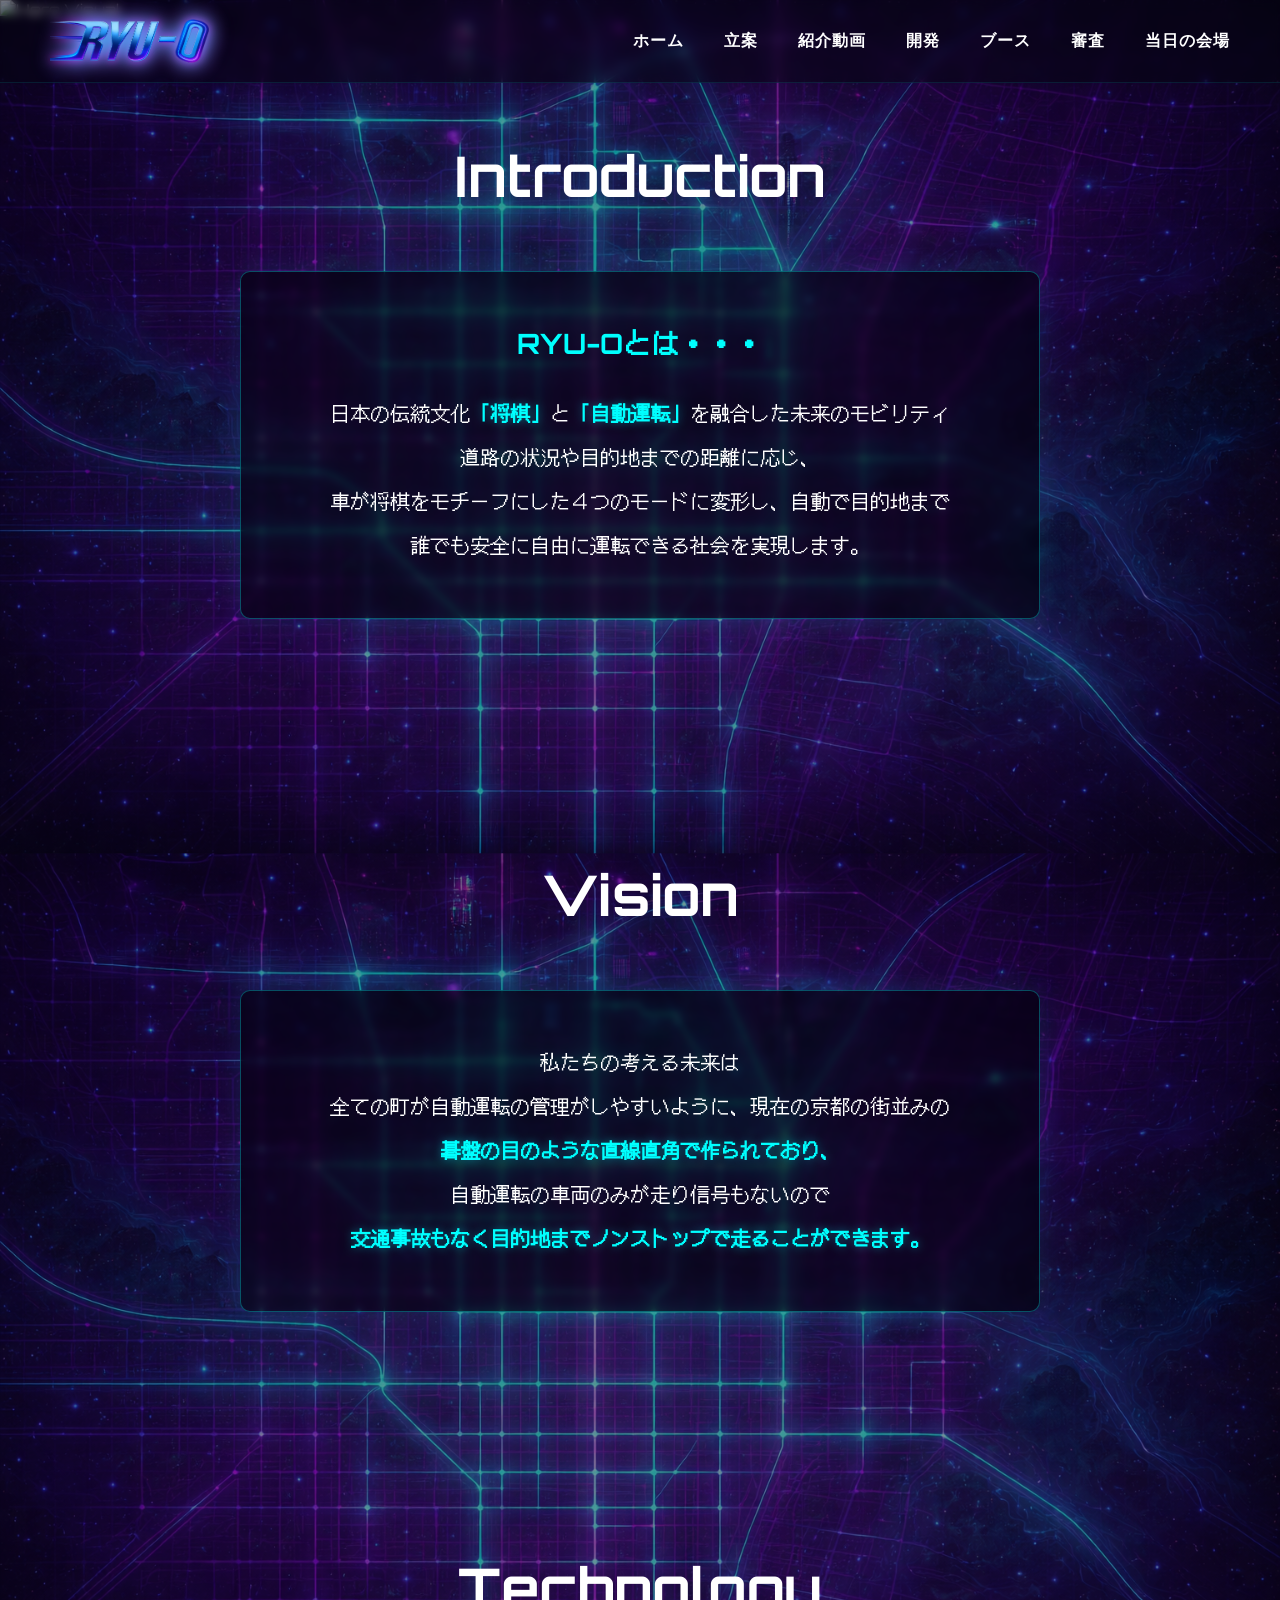
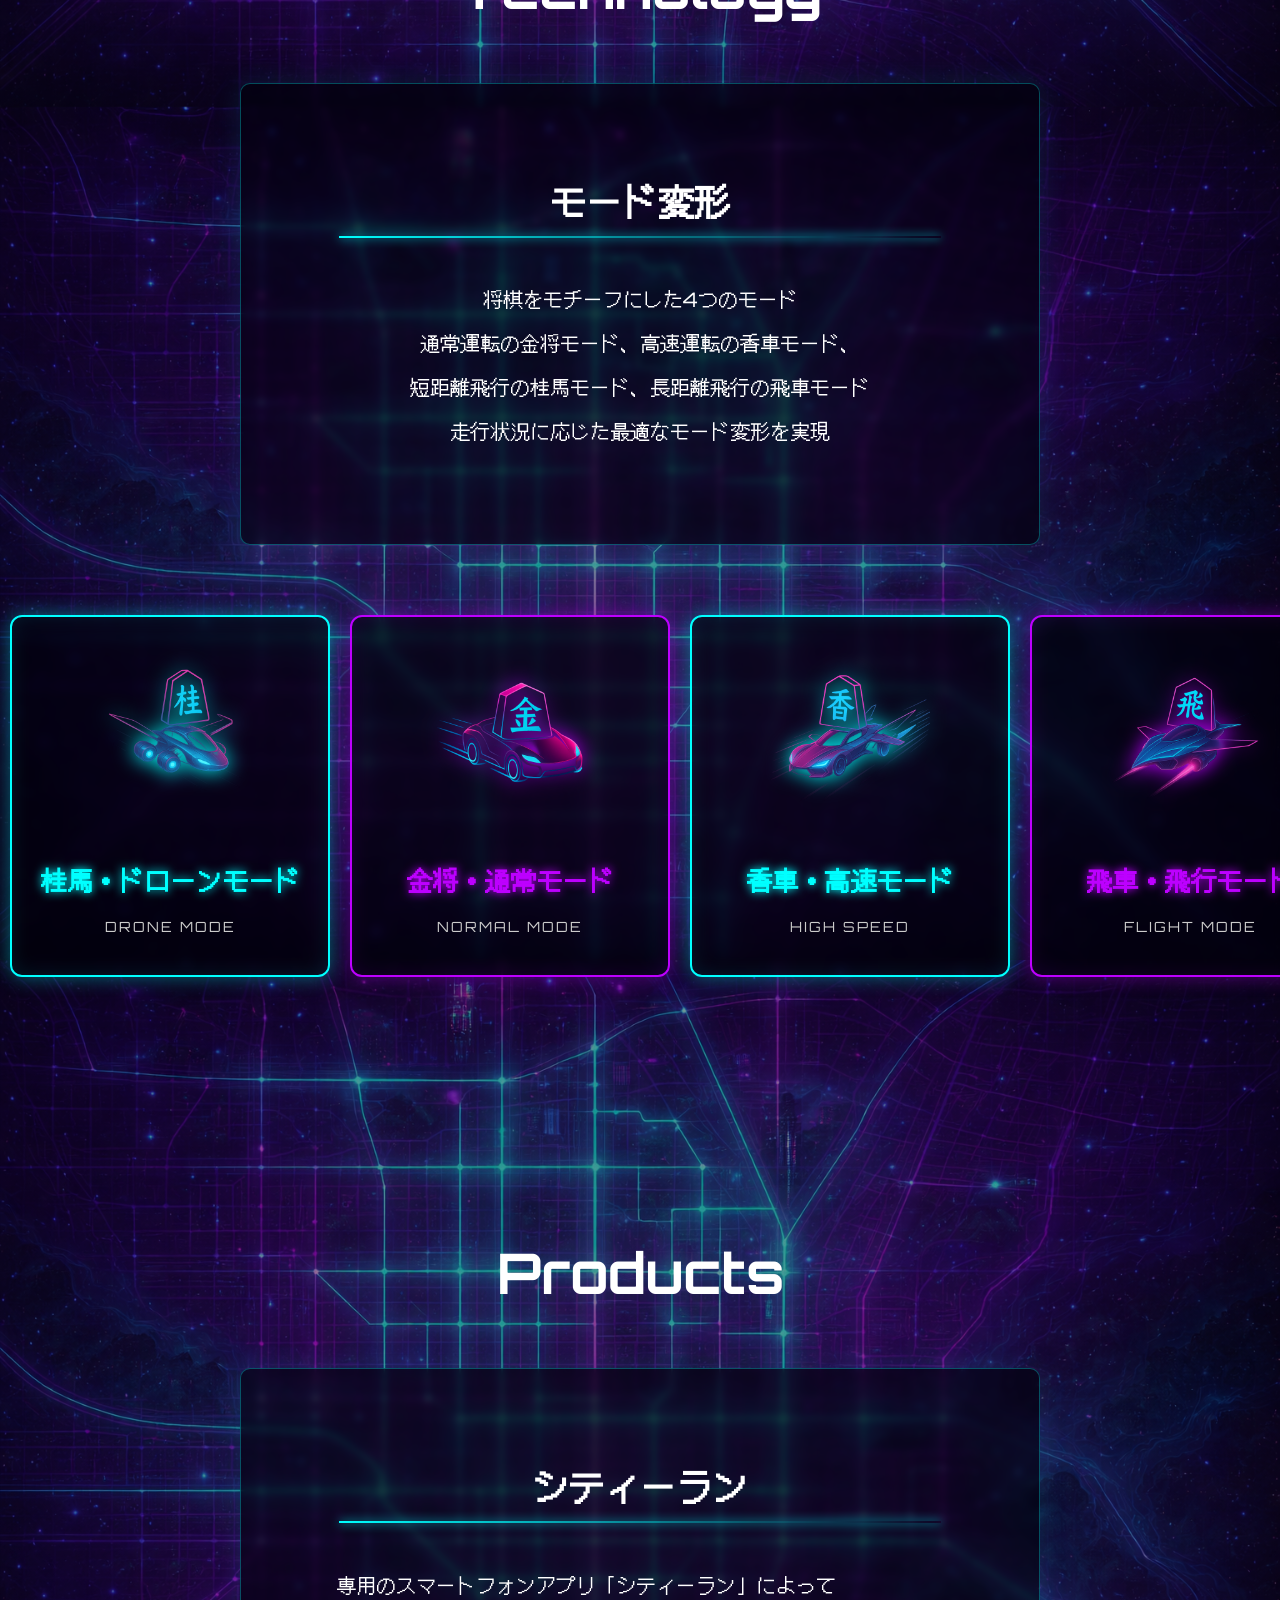
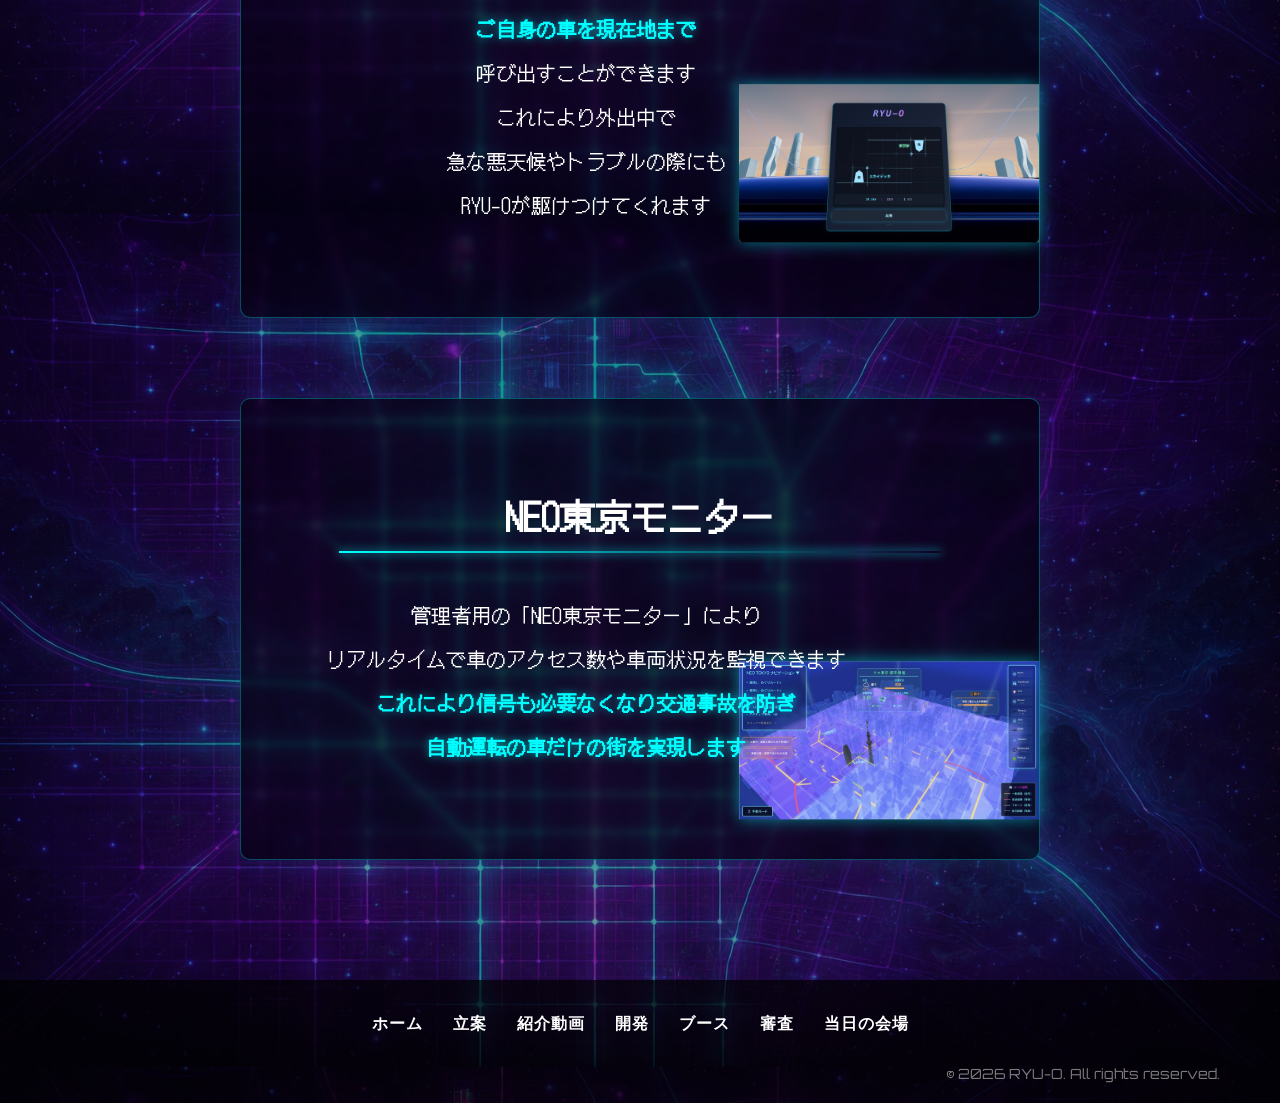
==== commit 0f54e9c3: "footer フッターの追加" ====
--- a/index.html
+++ b/index.html
@@ -19,27 +19,28 @@
     </div>
     <nav>
         <ul>
-            <li><a href="#">ホーム</a></li>
-            <li><a href="#">紹介動画</a></li>
-            <li><a href="#">開発</a></li>
-            <li><a href="#">ブース</a></li>
-            <li><a href="#">審査</a></li>
+            <li><a href="index.html">ホーム</a></li>
+            <li><a href="Introduction.html">立案</a></li>
+            <li><a href="movie.html">紹介動画</a></li>
+            <li><a href="develop.html">開発</a></li>
+            <li><a href="booth.html">ブース</a></li>
+            <li><a href="review.html">審査</a></li>
             <li><a href="#">当日の会場</a></li>
         </ul>
     </nav>
     </header>
 
     <section class="hero">
-        <img src="img/bg-1.jpg" class="hero-img" alt="Hero Visual">
+        <img src="img/hero.png" class="hero-img" alt="Hero Visual">
         
         <!-- Car sprites for launch animation -->
-        <div class="cars" aria-hidden="true">
+        <!-- <div class="cars" aria-hidden="true">
             <img class="car car--kyo" src="img/car-kyo.png" alt="香車 / KYOSHA" />
             <img class="car car--ou"  src="img/car-ou.png"  alt="王 / OU" />
             <img class="car car--kin" src="img/car-kin.png" alt="金 / KIN" />
             <img class="car car--kei" src="img/car-kei.png" alt="桂馬 / KEIMA" />
             <img class="car car--hi"  src="img/car-hi.png"  alt="飛 / HI" />
-        </div>
+        </div> -->
     </section>
 
     <section class="section intro">
@@ -149,7 +150,7 @@
                 </div>
             </div>
             <div class="tech-images">
-                <img src="img/phone.png" alt="Smartphone">
+                <img class="phone-img" src="img/phone.jpg" alt="Smartphone">
             </div>
         </div>
 
@@ -170,28 +171,27 @@
                 </div>
             </div>
             <div class="tech-images">
-                <img src="" alt="Smartphone">
+                <img class="cty-img" src="img/city.jpg" alt="ネオ東京モニターイメージ">
             </div>
         </div>
     </section>
 
     <footer>
-        <div class="footer-logo">
-            <img src="img/logo.png" alt="RYU-O Logo" class="logo-img">
-        </div>
+       
         <div class="footer-nav">
             <nav>
                 <ul>
-                    <li><a href="#">ホーム</a></li>
-                    <li><a href="#">紹介動画</a></li>
-                    <li><a href="#">開発</a></li>
-                    <li><a href="#">ブース</a></li>
-                    <li><a href="#">審査</a></li>
-                    <li><a href="#">当日の会場</a></li>
+                    <li><a href="index.html" class="footer-link">ホーム</a></li>
+                    <li><a href="Introduction.html">立案</a></li>
+                    <li><a href="movie.html" class="footer-link">紹介動画</a></li>
+                    <li><a href="development.html" class="footer-link">開発</a></li>
+                    <li><a href="booth.html" class="footer-link">ブース</a></li>
+                    <li><a href="review.html" class="footer-link">審査</a></li>
+                    <li><a href="#" class="footer-link">当日の会場</a></li>
                 </ul>
             </nav>
         </div>
-        <p>&copy; 2026 RYU-O. All rights reserved.</p>
+        <div class="copylight">&copy; 2026 RYU-O. All rights reserved.</div>
     </footer>
 
 </body>
--- a/styles.css
+++ b/styles.css
@@ -35,6 +35,8 @@
   width: 100%;
   height: 100%;
   background-color: rgba(0, 0, 0, 0.4); /* 黒の半透明 */
+  pointer-events: none; 
+  z-index: 0;
 }
 /* tech-row: テキストと画像を1:1で横並びにするラッパー */
 
@@ -421,7 +423,7 @@
     position: absolute;
     right: 0; /* 右側に配置 */
     top: 60%; /* 垂直中央 */
-    transform: translateY(-50%); /* 上下中央に調整 */
+    transform: translateY(-20%); /* 上下中央に調整 */
     flex-direction: column;
     gap: 30px;
     /* position: relative; */
@@ -429,7 +431,7 @@
 
 .tech-images img {
     width: 100%;         /* 親要素の幅いっぱいに広げる */
-    max-width: 200px;    /* ただし、400px以上には巨大化させない */
+    max-width: 300px;    /* ただし、400px以上には巨大化させない */
     height: auto;        /* 高さは自動で比率を維持 */
     display: block;      /* 画像の下の微妙な隙間を消す */
     margin: 30px auto;
@@ -541,21 +543,35 @@
 footer {
     width: 100%;
     background-color: rgba(0, 0, 0, 0.7); /* opacityの代わりにrgbaを使う */;
-    position: relative;
-    padding: 30px 20px 0px 20px;
-    z-index: 10;
+    display: flex;
+    flex-direction: column;
+    padding: 25px 10px 10px;
 }
 .footer-logo {
     display: flex;
     align-items: center;
+    margin-top: 20px;
+    margin-bottom: 30px;
+    margin-left: 50px;
+    width: 130px;
     height: 30px;
+}
+
+.footer-nav {
+    display: flex;
+    justify-content: center;
+    align-items: center;
+    gap: 0 1.5em;
+    list-style-type: none;
     margin-bottom: 20px;
-}
-
-.footer-nav {
-    margin-bottom: 20px;
-}
-
+    padding: .5em;
+    z-index: 100;
+}
+/* .footer-link{
+    color: #fff;
+    font-weight: 200;
+    text-decoration: none;
+} */
 .footer-nav ul {
     display: flex;
     justify-content: center;
@@ -571,4 +587,15 @@
     font-weight: 700;
     letter-spacing: 1px;
     transition: 0.3s;
+}
+.footer-nav ul li a:hover {
+    color: #00ffff;
+    text-shadow: 0 0 8px #00ffff;
+}
+.copylight {
+    font-size: 14px;
+    color: #ccc;
+    margin-right: 50px;
+    margin-bottom: 10px;
+    text-align: right;
 }
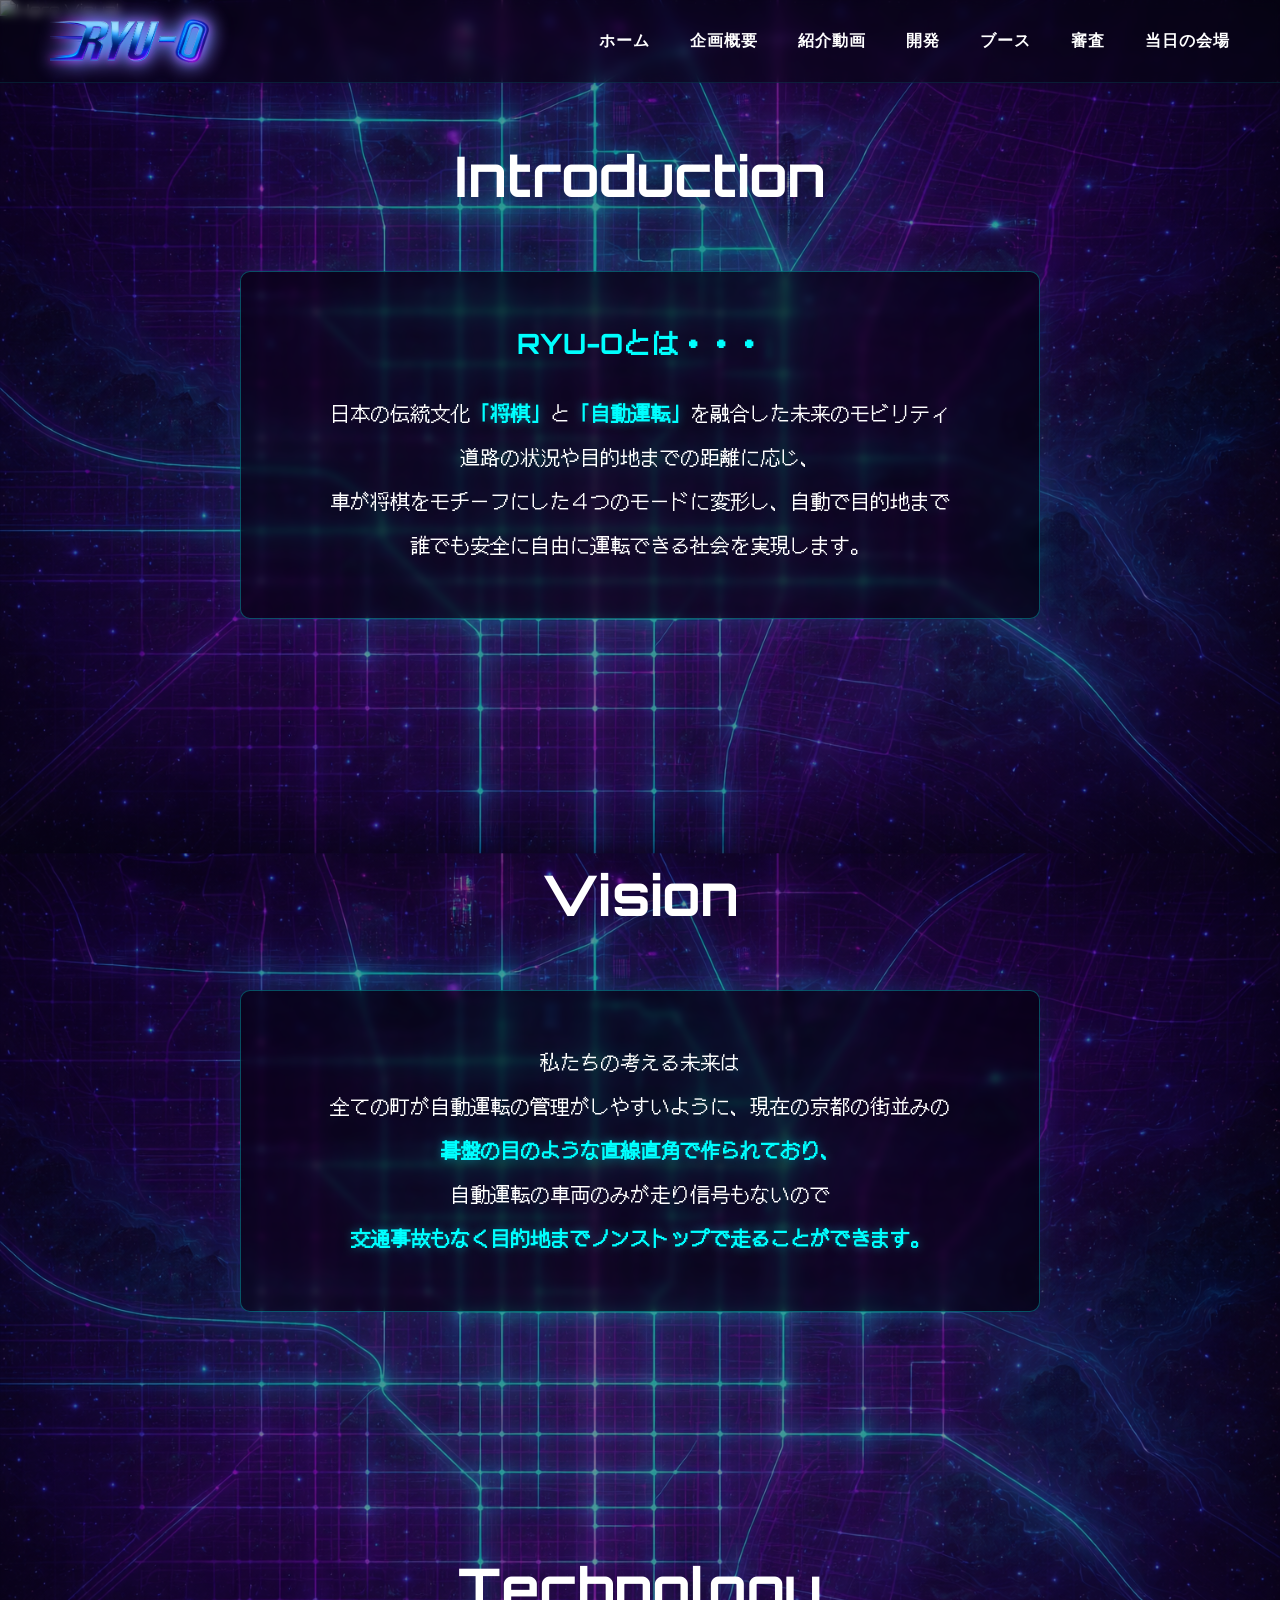
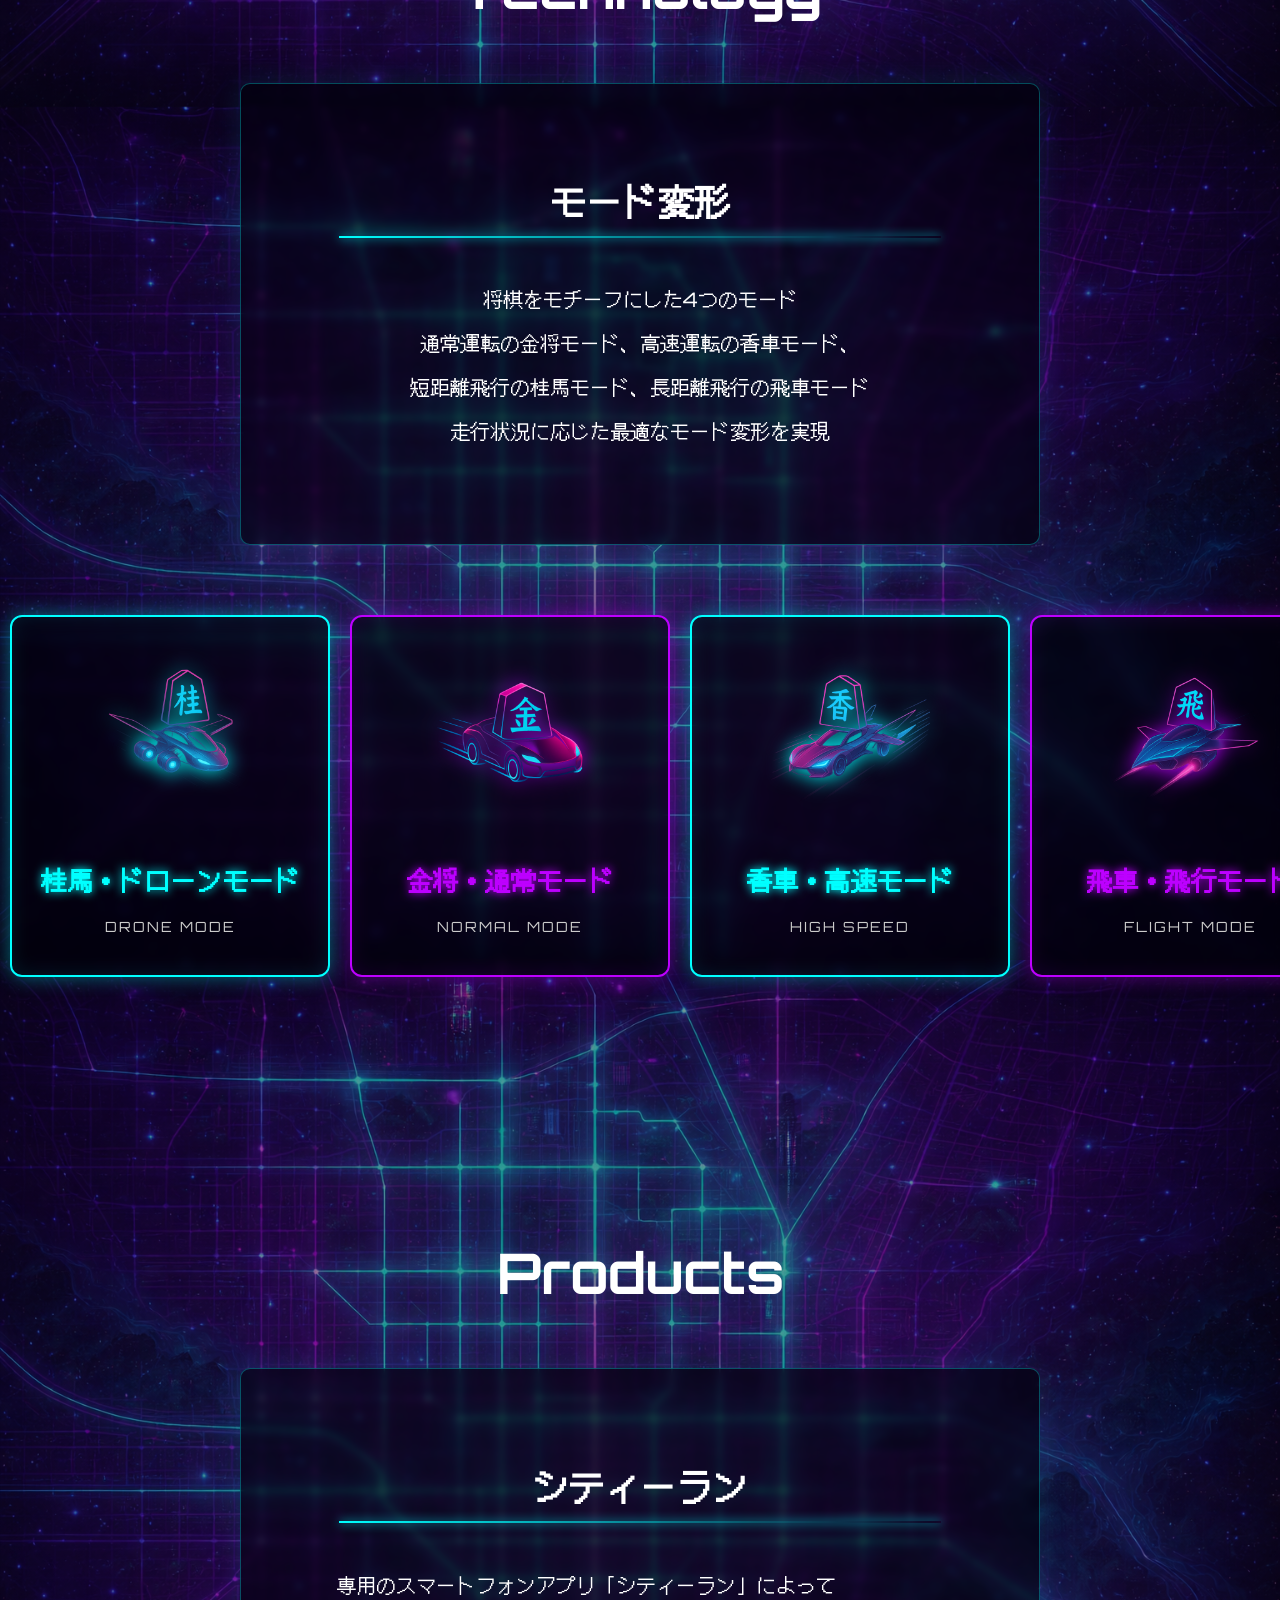
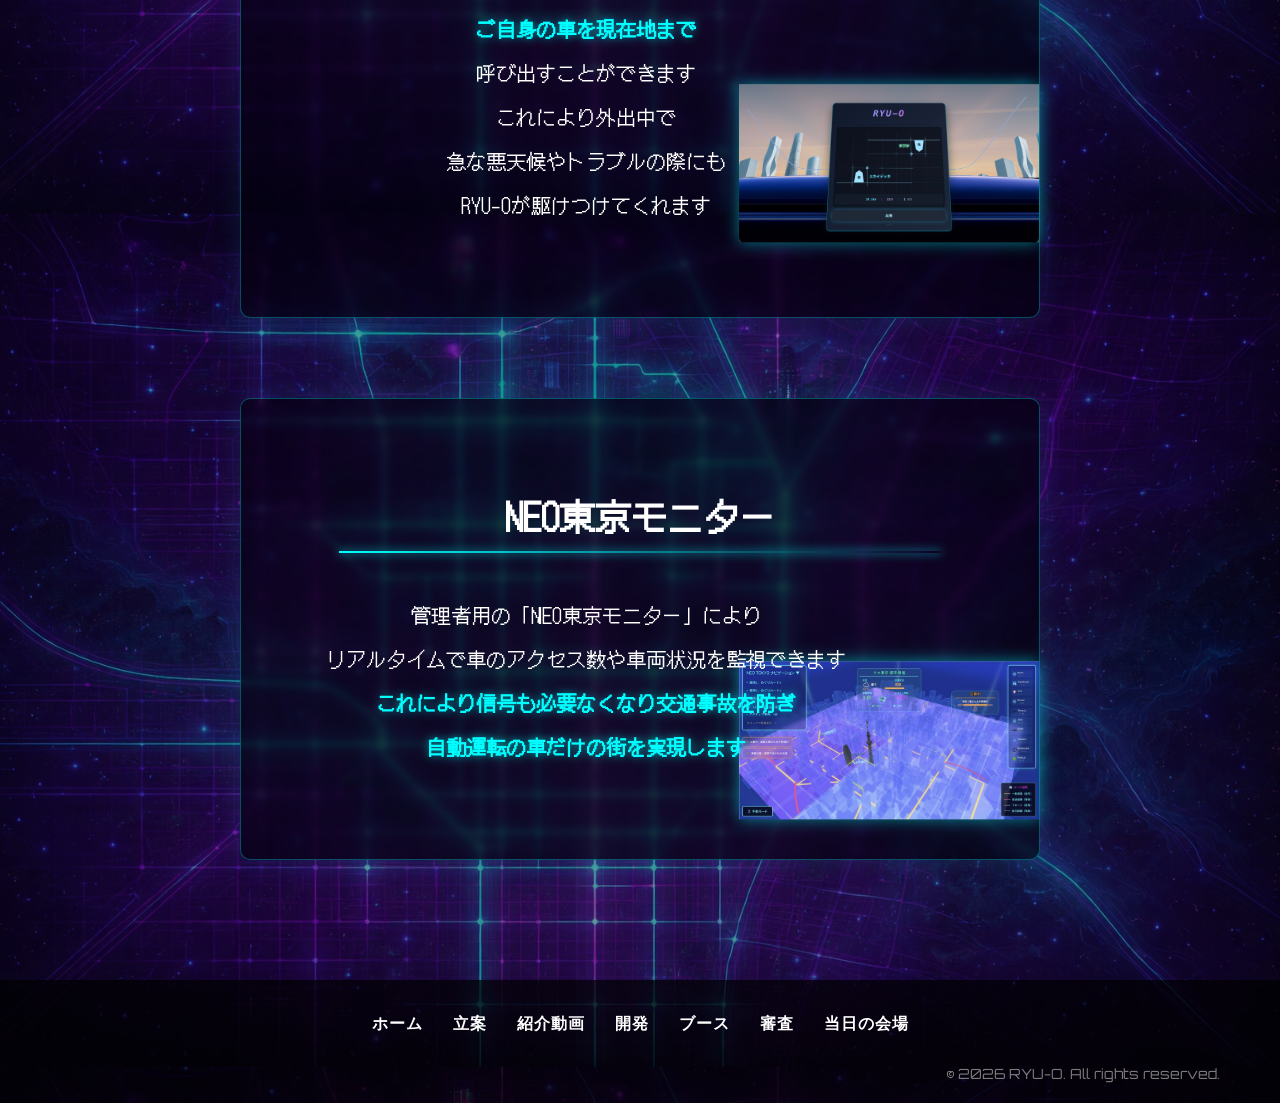
==== commit ef1c92b8: "各サブページへのheader,footerの追加" ====
--- a/index.html
+++ b/index.html
@@ -20,7 +20,7 @@
     <nav>
         <ul>
             <li><a href="index.html">ホーム</a></li>
-            <li><a href="Introduction.html">立案</a></li>
+            <li><a href="Introduction.html">企画概要</a></li>
             <li><a href="movie.html">紹介動画</a></li>
             <li><a href="develop.html">開発</a></li>
             <li><a href="booth.html">ブース</a></li>
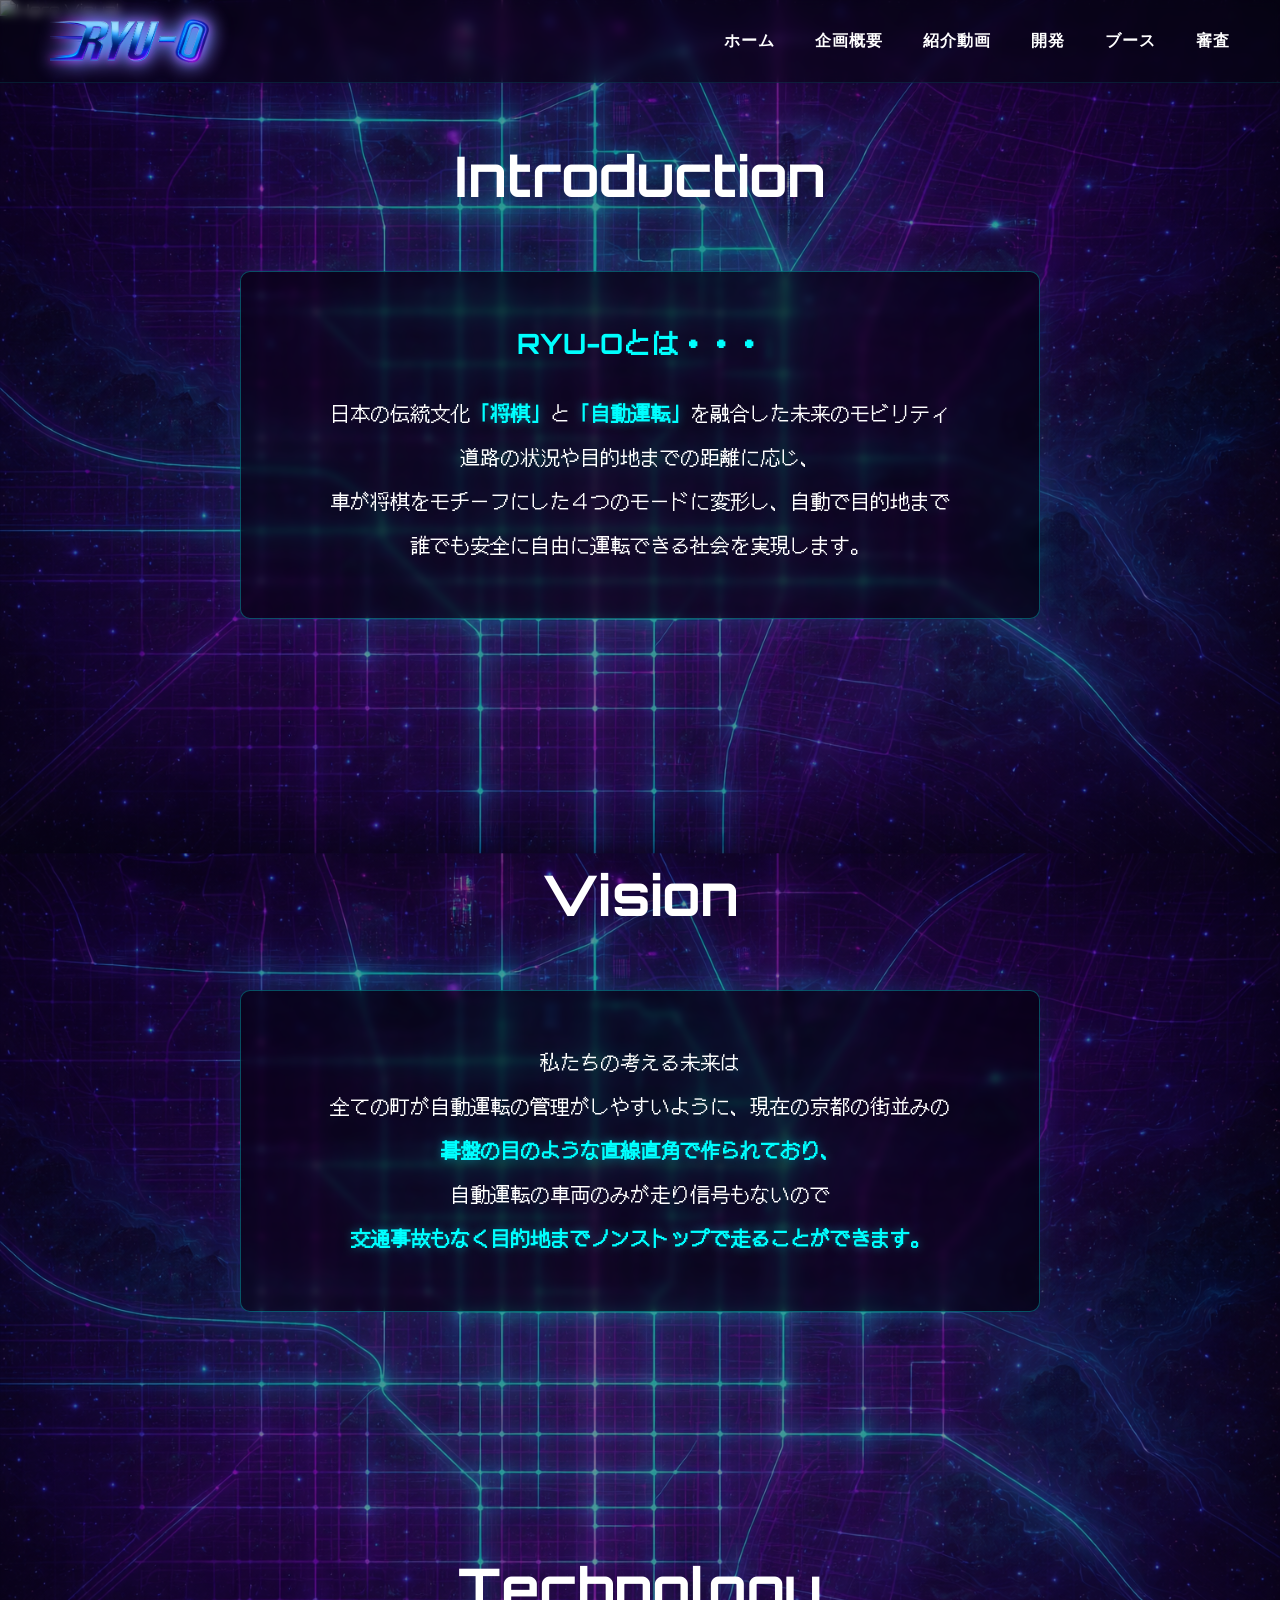
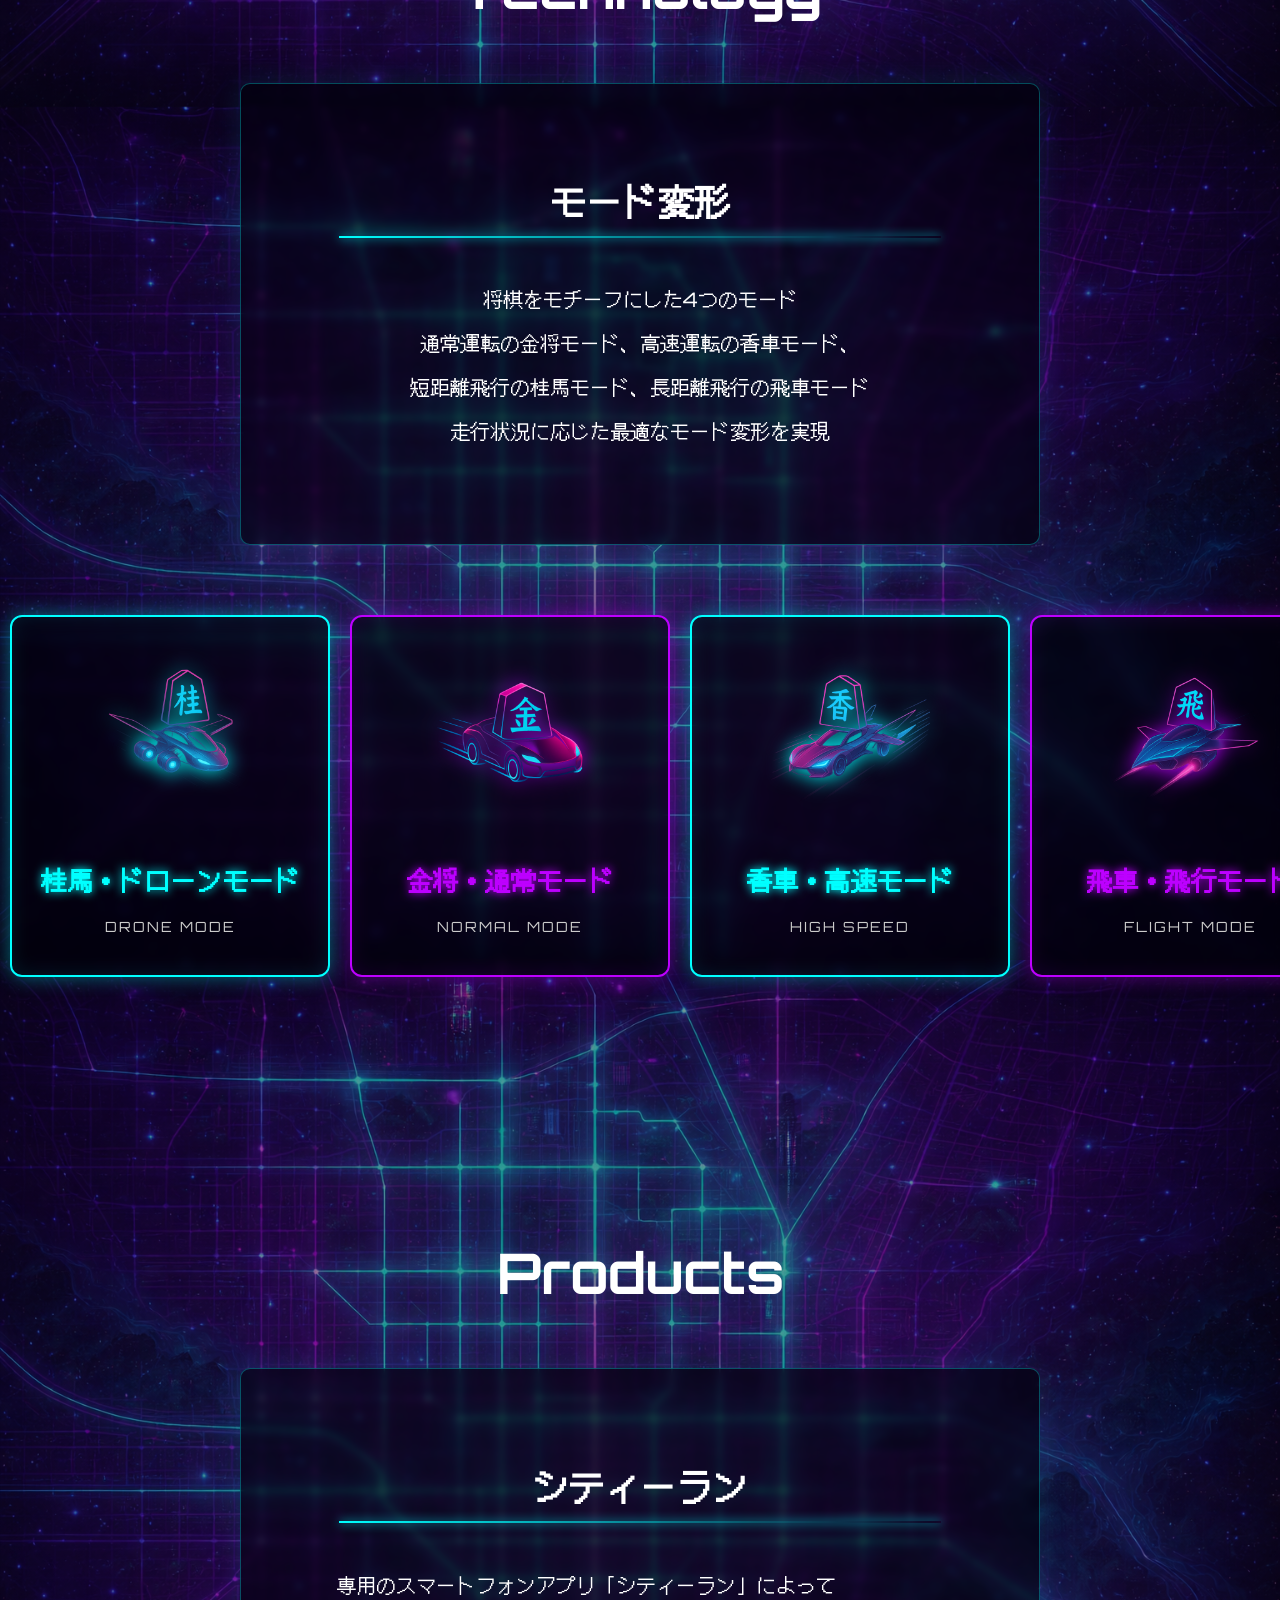
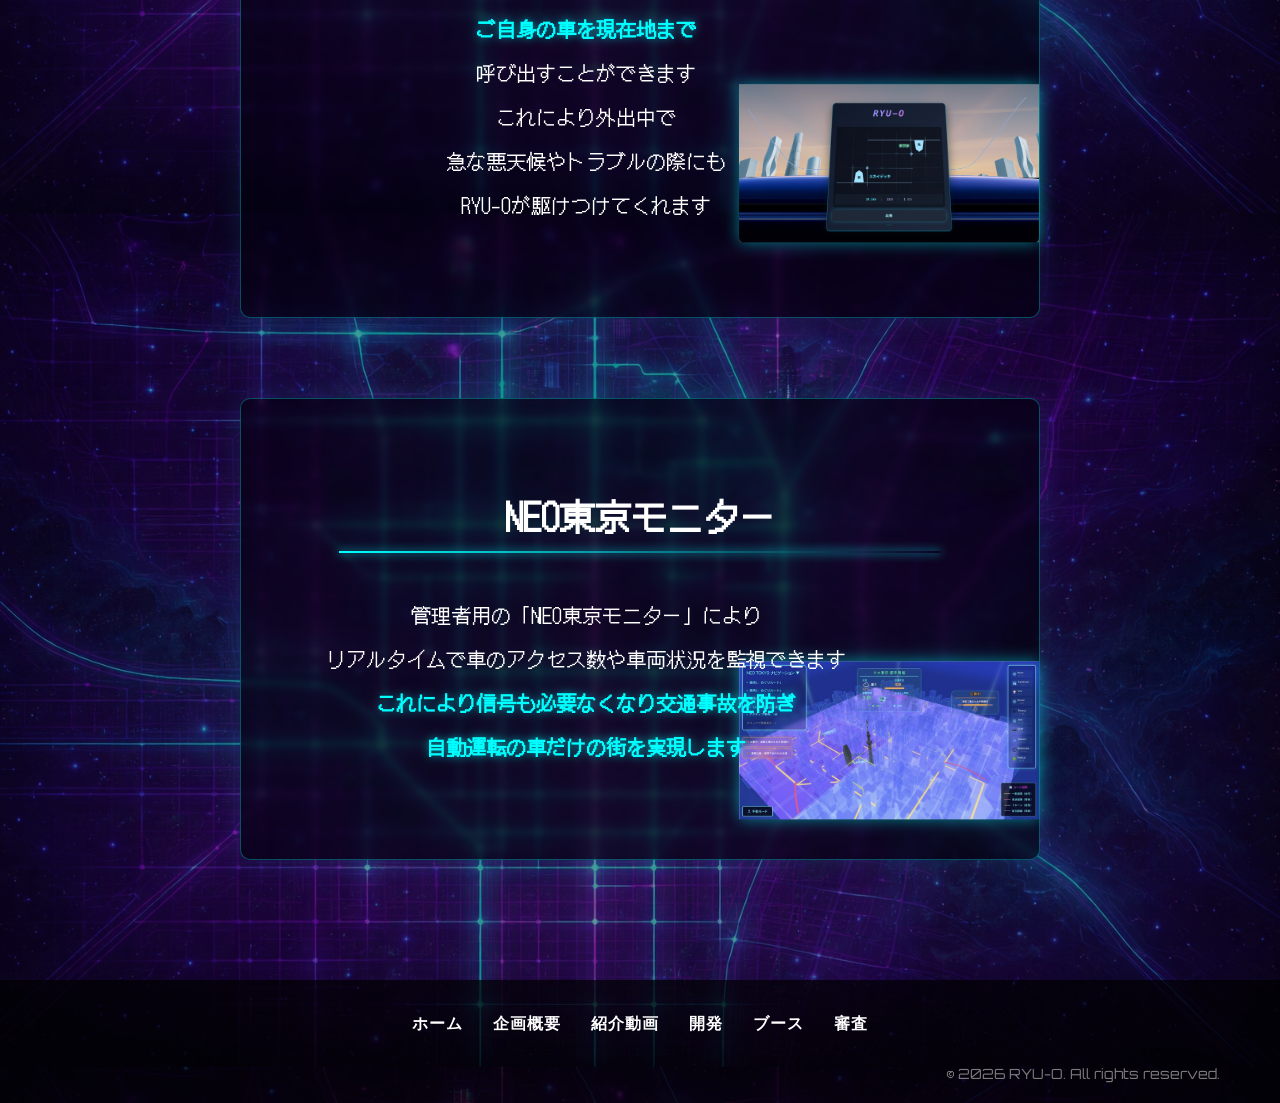
==== commit cb84245b: "footerの誤字訂正" ====
--- a/index.html
+++ b/index.html
@@ -25,7 +25,6 @@
             <li><a href="develop.html">開発</a></li>
             <li><a href="booth.html">ブース</a></li>
             <li><a href="review.html">審査</a></li>
-            <li><a href="#">当日の会場</a></li>
         </ul>
     </nav>
     </header>
@@ -182,12 +181,11 @@
             <nav>
                 <ul>
                     <li><a href="index.html" class="footer-link">ホーム</a></li>
-                    <li><a href="Introduction.html">立案</a></li>
+                    <li><a href="Introduction.html">企画概要</a></li>
                     <li><a href="movie.html" class="footer-link">紹介動画</a></li>
-                    <li><a href="development.html" class="footer-link">開発</a></li>
+                    <li><a href="develop.html" class="footer-link">開発</a></li>
                     <li><a href="booth.html" class="footer-link">ブース</a></li>
                     <li><a href="review.html" class="footer-link">審査</a></li>
-                    <li><a href="#" class="footer-link">当日の会場</a></li>
                 </ul>
             </nav>
         </div>
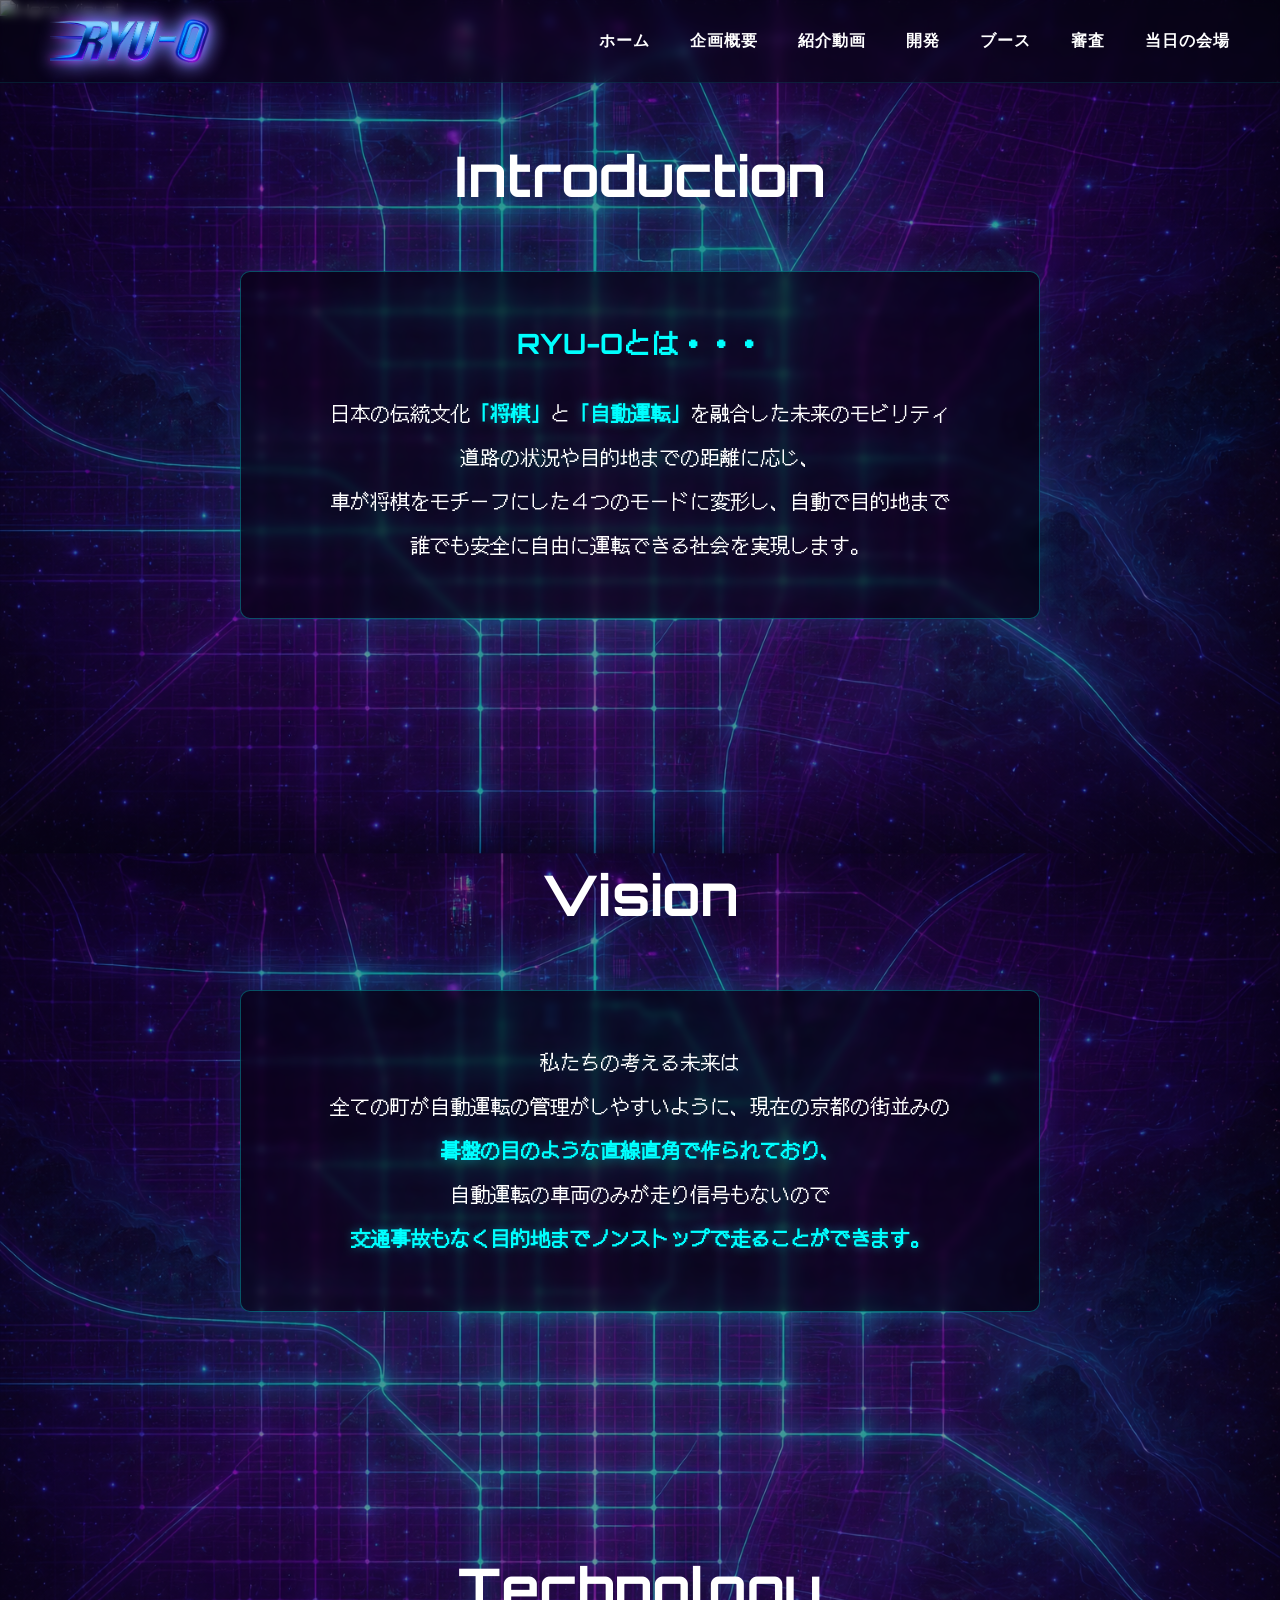
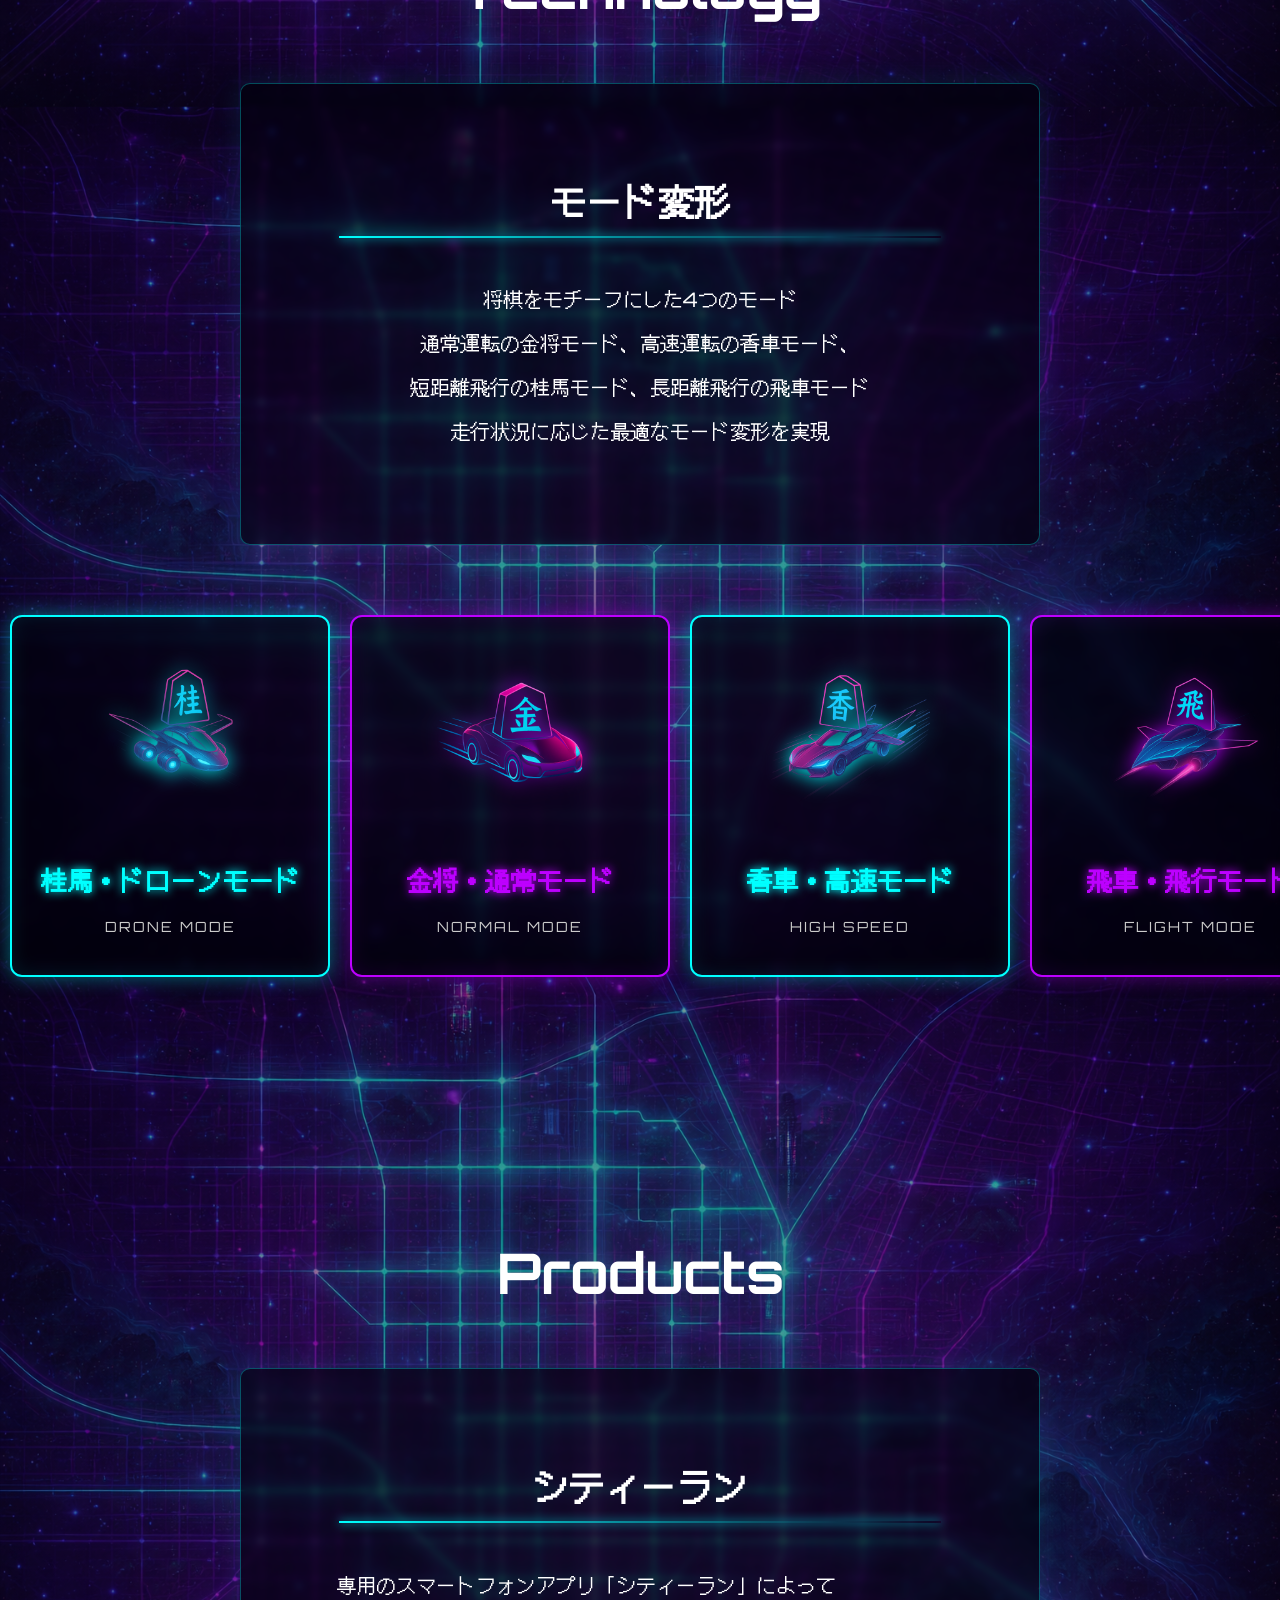
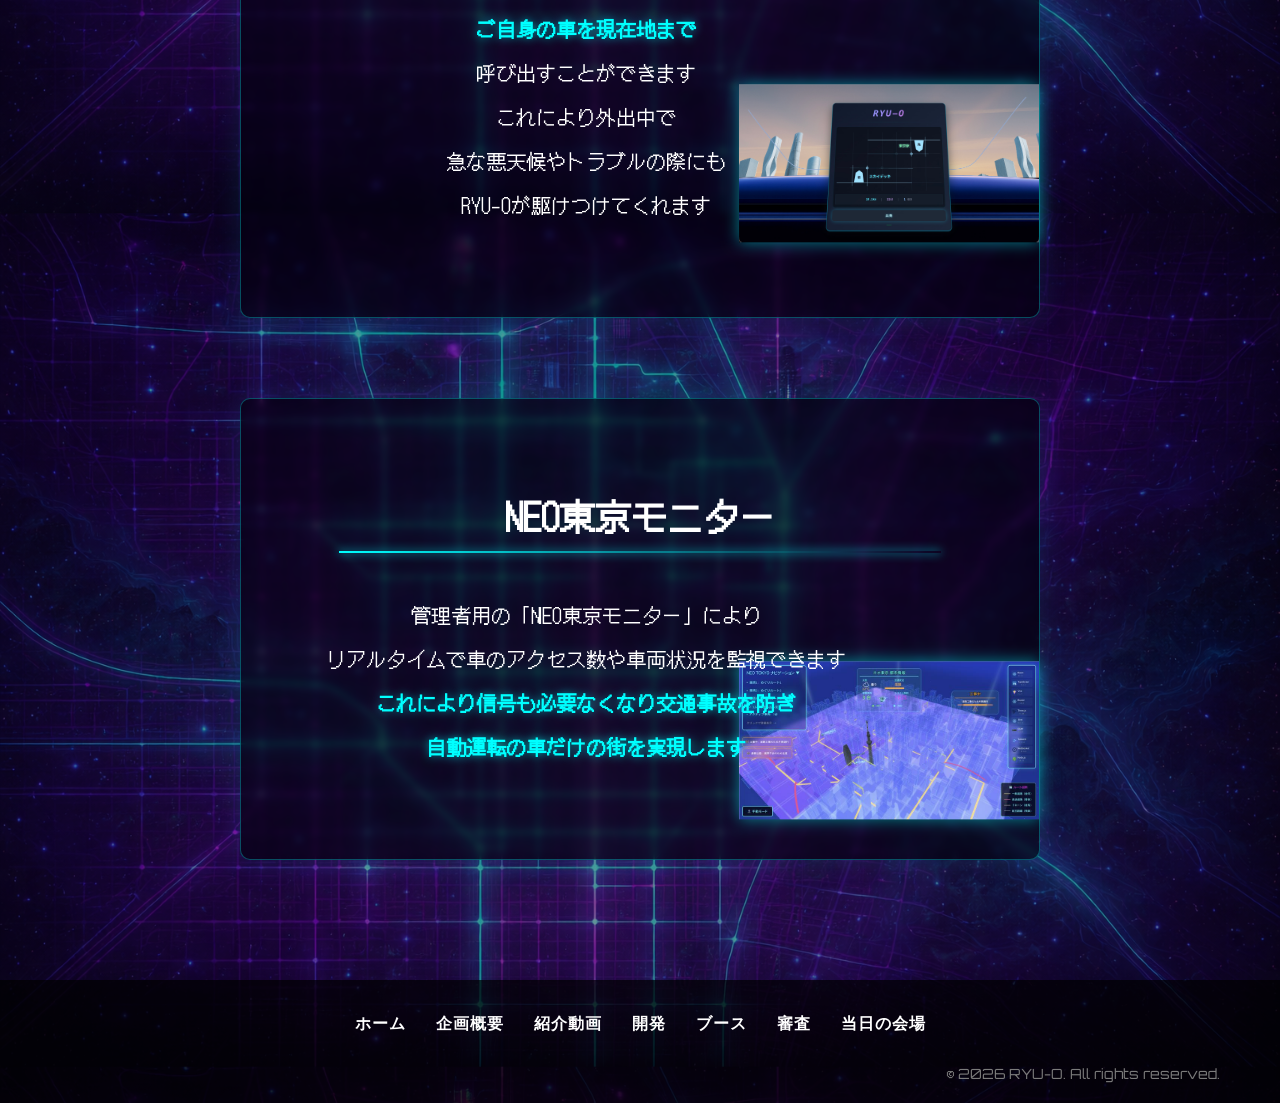
==== commit 33c8475e: "Update header and footer with venue tab Added link/tab to venue.html in header and footer header と f" ====
--- a/index.html
+++ b/index.html
@@ -25,6 +25,7 @@
             <li><a href="develop.html">開発</a></li>
             <li><a href="booth.html">ブース</a></li>
             <li><a href="review.html">審査</a></li>
+            <li><a href="venue.html">当日の会場</a></li>
         </ul>
     </nav>
     </header>
@@ -186,6 +187,7 @@
                     <li><a href="develop.html" class="footer-link">開発</a></li>
                     <li><a href="booth.html" class="footer-link">ブース</a></li>
                     <li><a href="review.html" class="footer-link">審査</a></li>
+                    <li><a href="venue.html" class="footer-link">当日の会場</a></li>
                 </ul>
             </nav>
         </div>
